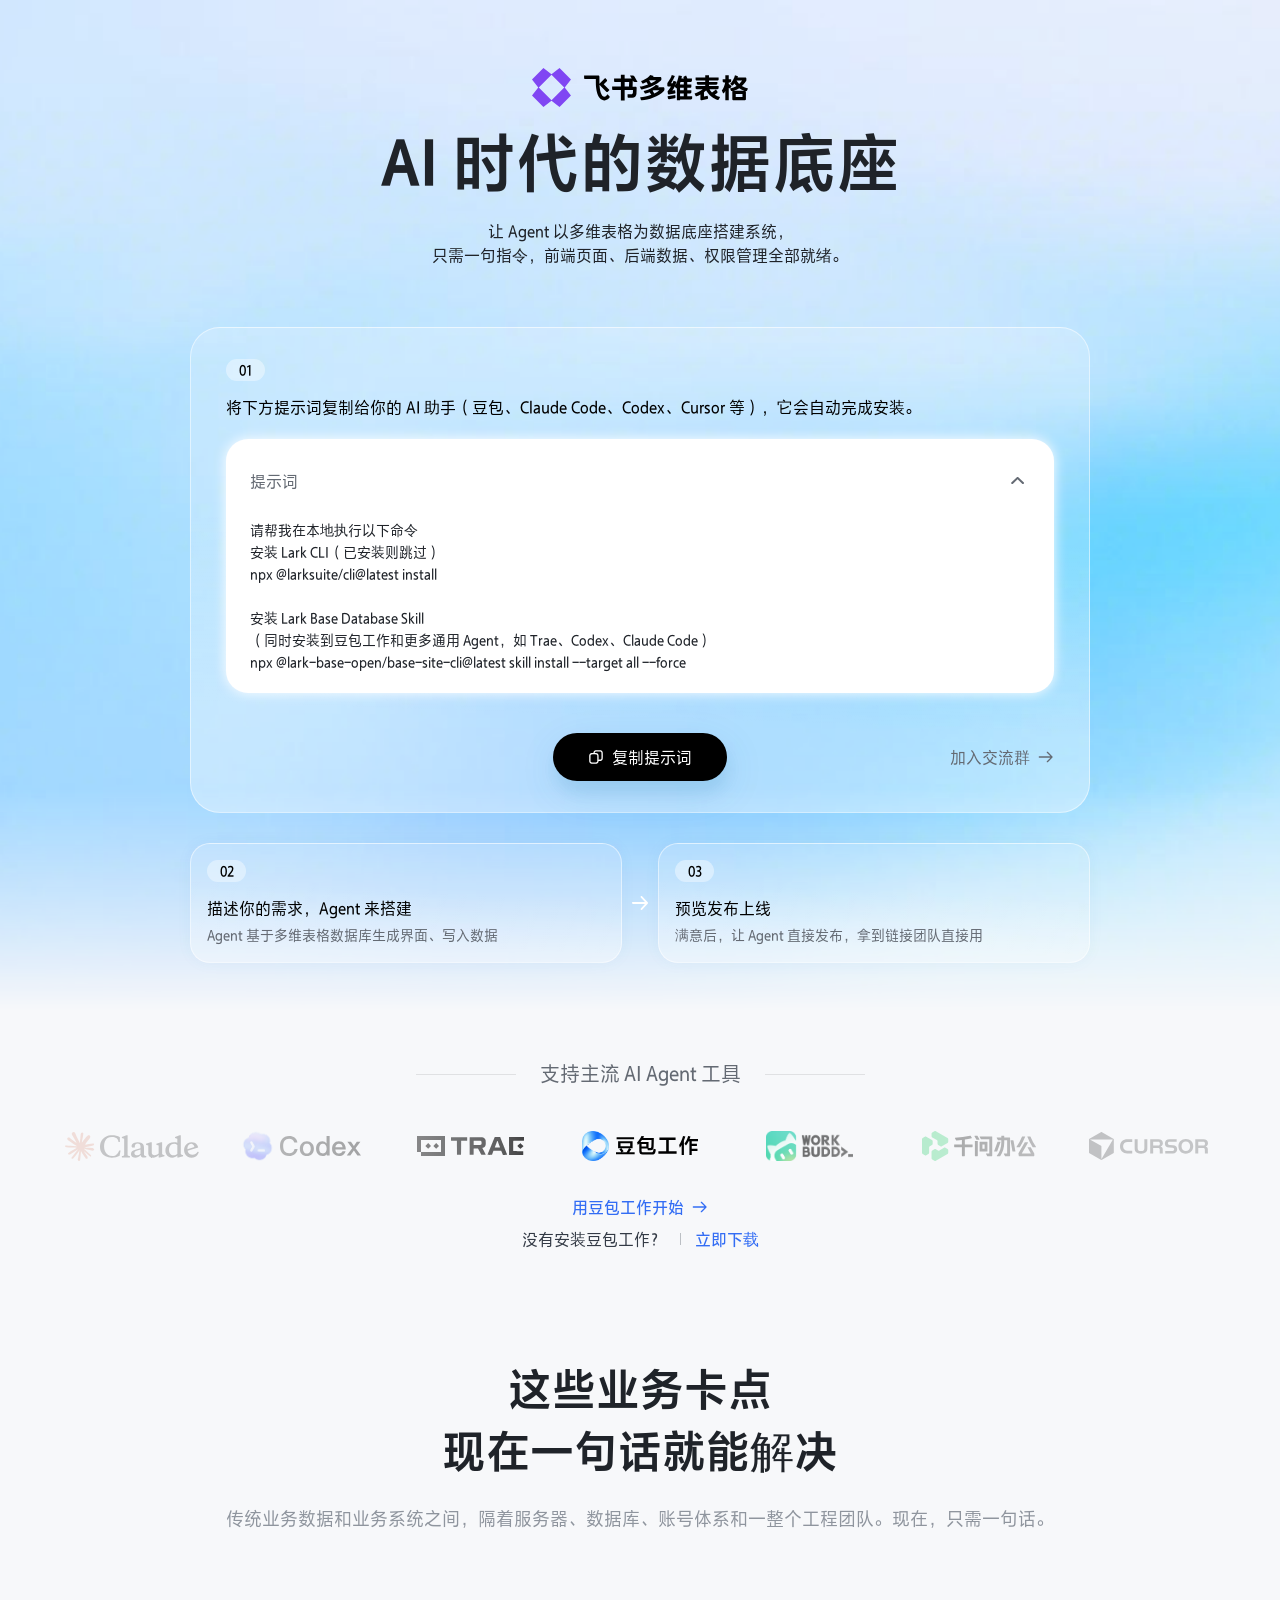
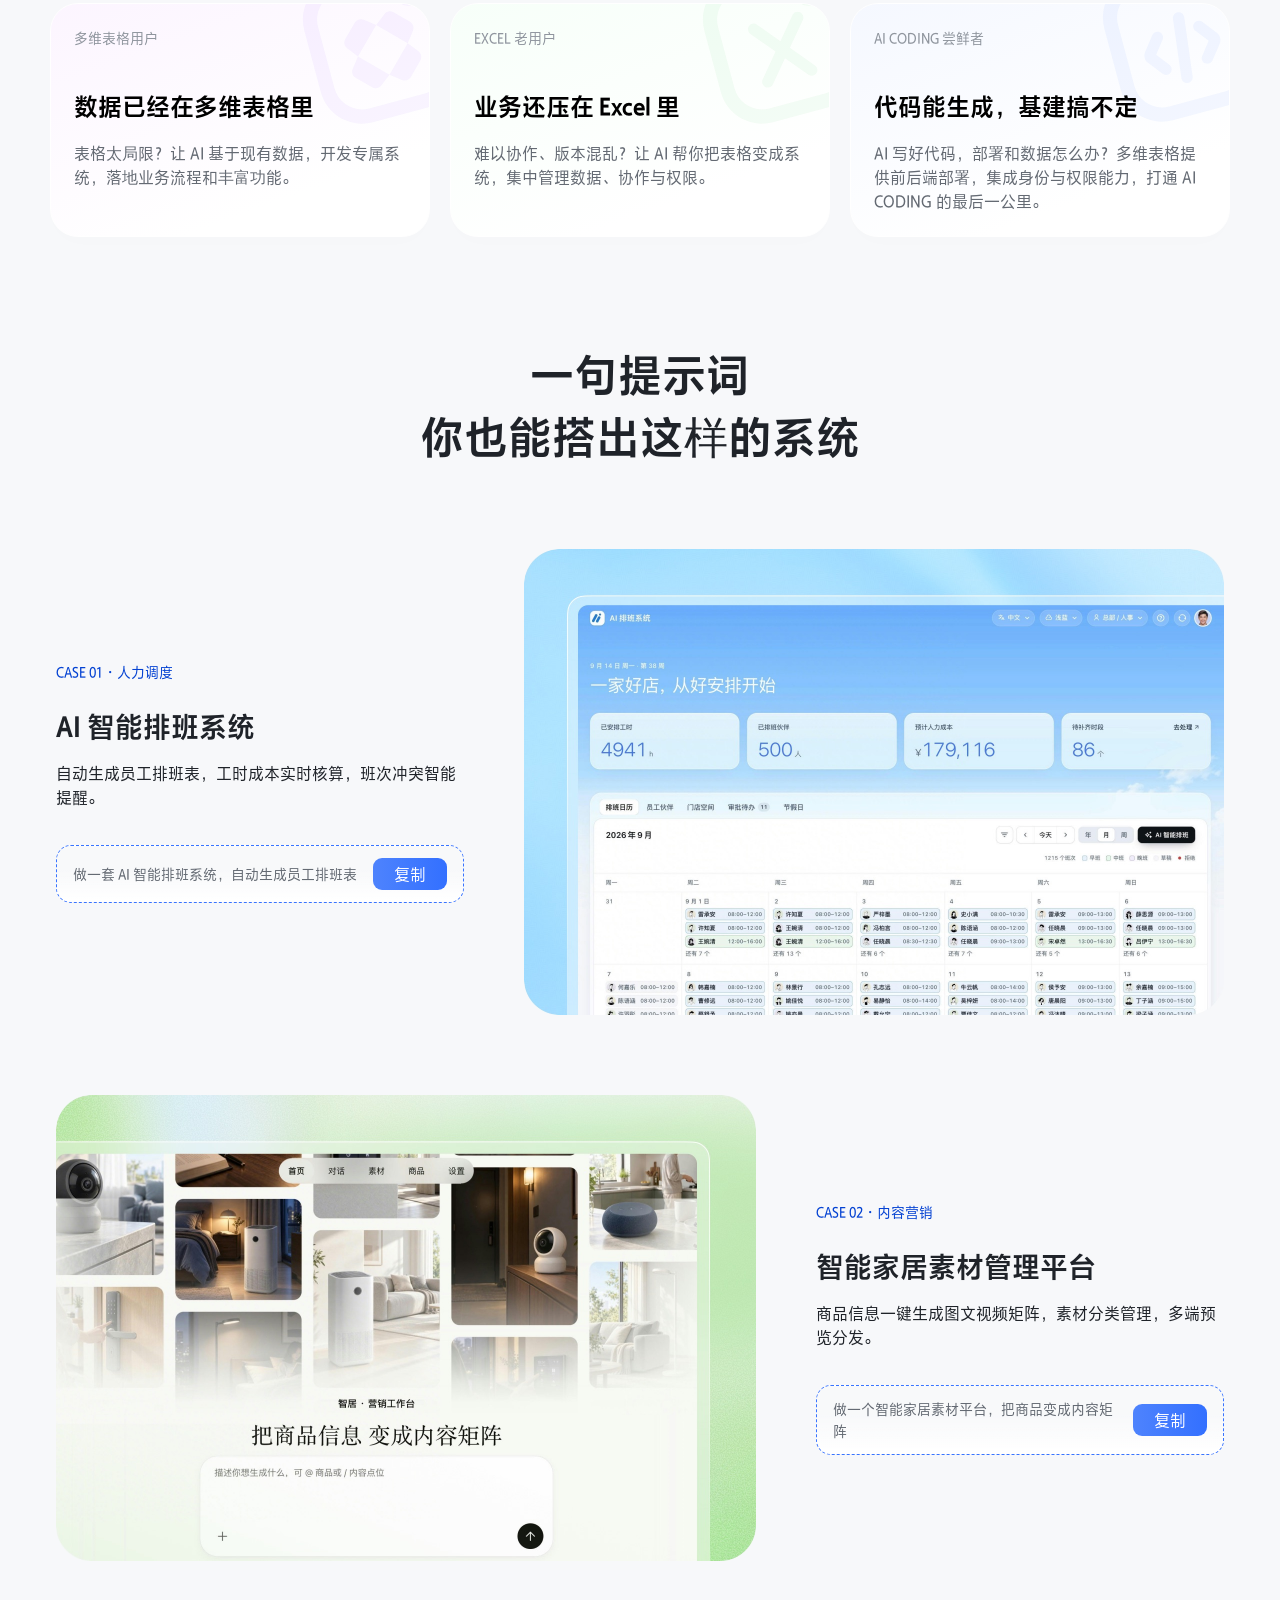
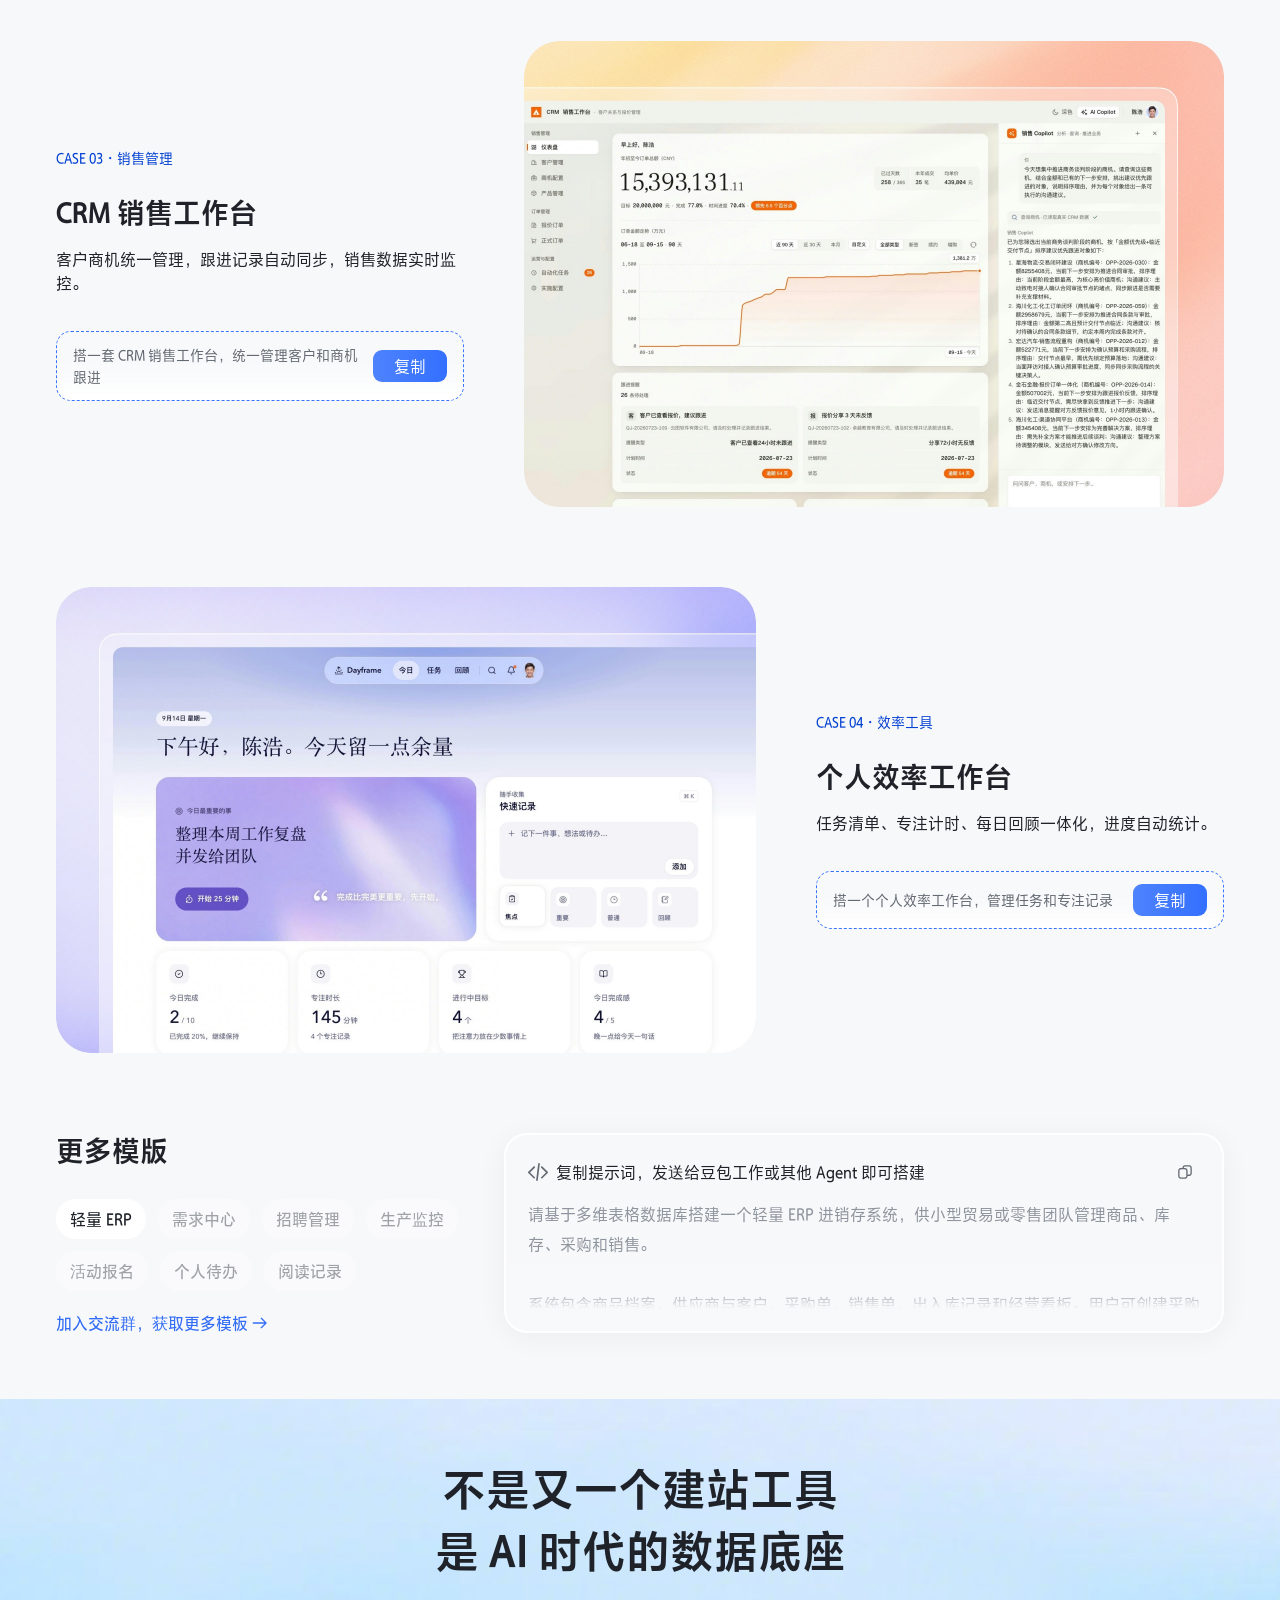
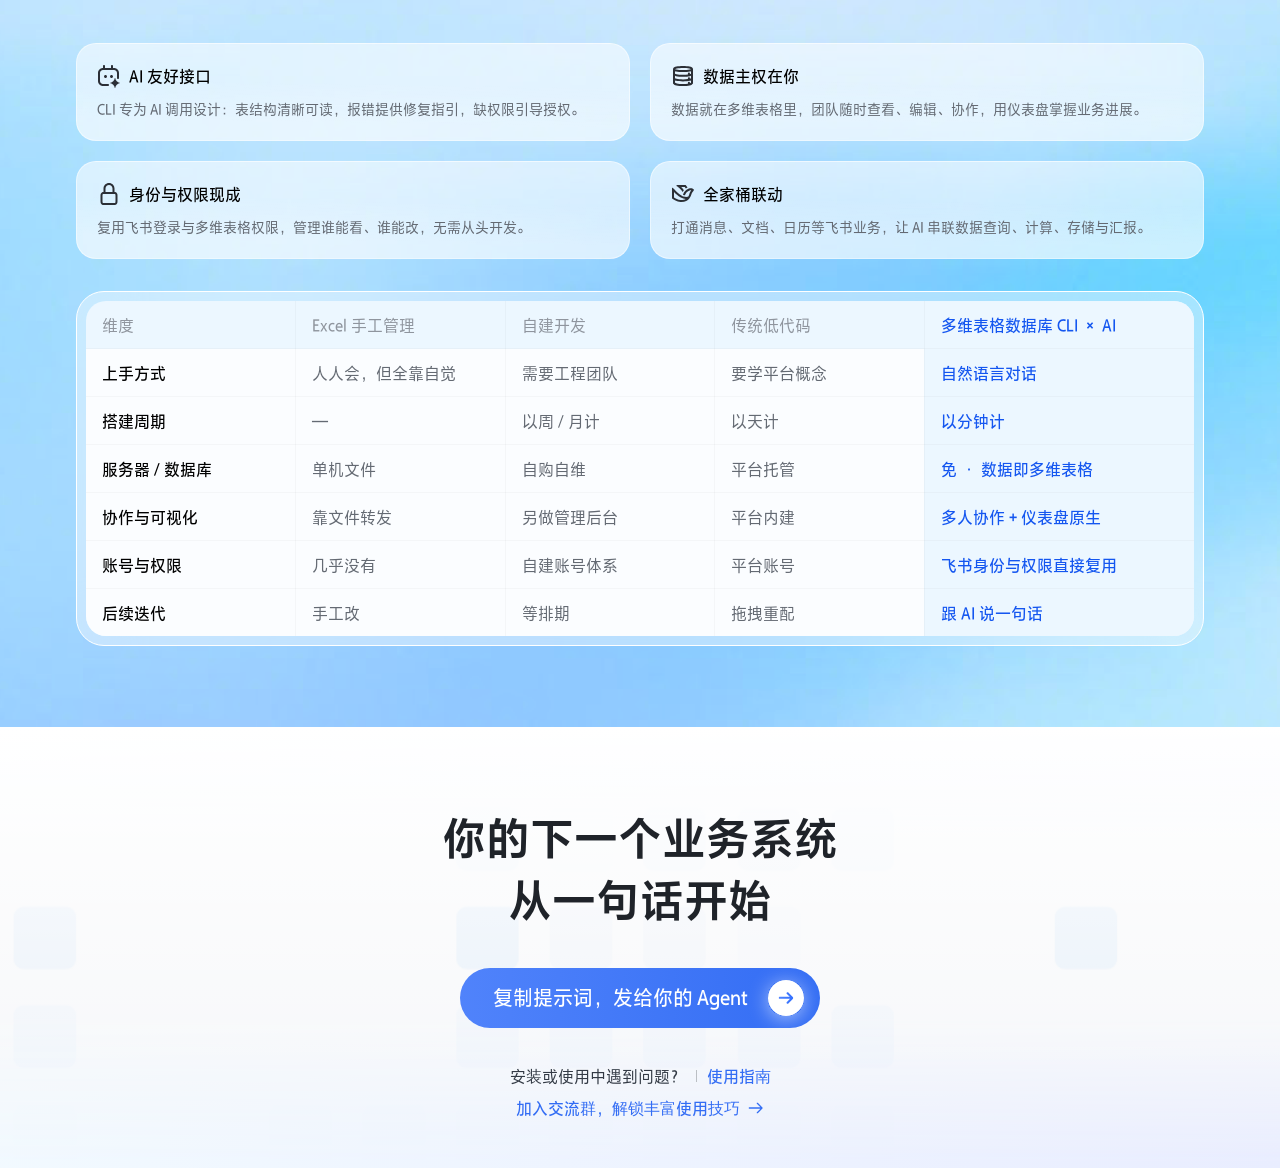
==== index.html @ 7d503d23 "Update site title and favicon" ====
<!DOCTYPE html>
<html lang="zh-CN">

<head>
  <meta charset="UTF-8">
  <meta name="viewport" content="width=device-width, initial-scale=1.0">
  <title>多维表格数据库 · AI 时代的数据底座</title>
  <link rel="icon" type="image/svg+xml" sizes="any" href="./assets/brand-mark.svg">
  <link rel="stylesheet" href="./styles.css?v=20260921-32">
</head>

<body>
  <main>

    <!-- ================= HERO（安装器版本） ================= -->
    <section class="hero is-expanded" id="top">
      <div class="hero-interactive-background" data-hover-effect="ascii-trail" aria-hidden="true">
        <img class="hero-ascii-source" data-ascii-source="true" alt="" src="./assets/hero-clean-background.png">
        <canvas class="pointer-events-none absolute inset-0 hero-ascii" data-ascii-overlay-state="init" aria-hidden="true"></canvas>
      </div>

      <div class="hero-content">
        <div class="hero-heading">
          <img class="brand" alt="飞书多维表格" width="216" height="39" src="./assets/brand-lockup.svg">
          <h1>AI 时代的数据底座</h1>
          <p class="subtitle">让 Agent 以多维表格为数据底座搭建系统，<br>只需一句指令，前端页面、后端数据、权限管理全部就绪。</p>
        </div>

        <div class="installer">
          <div class="install-intro">
            <span class="step-number">01</span>
            <p>将下方提示词复制给你的 AI 助手<span class="agent-examples">（豆包、Claude Code、Codex、Cursor 等）</span>，它会自动完成安装。</p>
          </div>

          <div class="code-block">
            <button class="code-heading" type="button" aria-expanded="true" aria-controls="install-code">
              <span>提示词</span>
              <span class="code-toggle-icon" aria-hidden="true"><img class="icon" alt="" src="./assets/down.svg"></span>
            </button>
            <div class="code-collapse" id="install-code">
              <div>
                <pre id="install-code-pre">请帮我在本地执行以下命令
安装 Lark CLI（已安装则跳过）
npx @larksuite/cli@latest install

安装 Lark Base Database Skill
（同时安装到豆包工作和更多通用 Agent，如 Trae、Codex、Claude Code）
npx @lark-base-open/base-site-cli@latest skill install --target all --force</pre>
              </div>
            </div>
          </div>

          <div class="install-bottom-actions">
            <button class="copy-install" type="button" data-copy-target="install-code-pre">
              <img class="icon" alt="" src="./assets/copy-v2.svg">复制提示词
            </button>
            <a class="guide-link" href="https://go.larkoffice.com/join-chat/b06lf889-273a-4a47-9aba-dfcc6b8eb69f" target="_blank" rel="noreferrer">加入交流群<span class="guide-arrow" aria-hidden="true"></span></a>
          </div>
        </div>

        <div class="steps">
          <article class="step">
            <span class="step-number">02</span>
            <h3>描述你的需求，Agent 来搭建</h3>
            <p>Agent 基于多维表格数据库生成界面、写入数据</p>
          </article>
          <img class="step-arrow" alt="" src="./assets/74-29019-imgVector3408.svg">
          <article class="step">
            <span class="step-number">03</span>
            <h3>预览发布上线</h3>
            <p>满意后，让 Agent 直接发布，拿到链接团队直接用</p>
          </article>
        </div>
      </div>
    </section>

    <!-- ================= AGENTS ================= -->
    <section class="agents content-width">
      <div class="agents-heading"><span></span>支持主流 AI Agent 工具<span></span></div>
      <!-- 豆包工作居中（第 4 位），两侧按距离对称递减透明度：data-fade 越大越淡 -->
      <div class="agent-logos">
        <div class="agent-logo agent-claude" data-fade="3" role="img" aria-label="Claude">
          <img width="134" height="29" alt="Claude" src="./assets/agent-imgFrame.svg">
        </div>
        <div class="agent-logo agent-codex" data-fade="2" role="img" aria-label="Codex">
          <span class="codex-mark"><img alt="" src="./assets/agent-imgImage1636403546.png"></span>
          <img width="81.246" height="20.142" alt="" src="./assets/agent-imgVector1.svg">
        </div>
        <div class="agent-logo agent-trae" data-fade="1" role="img" aria-label="TRAE">
          <img width="28" height="20" alt="" src="./assets/agent-imgGroup1.svg">
          <img width="72.652" height="19.008" alt="" src="./assets/agent-imgVector.svg">
        </div>
        <div class="agent-logo agent-doubao is-primary" data-fade="0" role="img" aria-label="豆包工作">
          <div class="doubao-logo">
            <img alt="" src="./assets/agent-imgLogo2.png">
            <img alt="" src="./assets/agent-img.svg">
          </div>
        </div>
        <div class="agent-logo agent-workbuddy" data-fade="1" role="img" aria-label="WORK BUDDY">
          <img width="87" height="30" alt="WORK BUDDY" src="./assets/agent-imgImage1636403543.png">
        </div>
        <div class="agent-logo agent-qianwen" data-fade="2" role="img" aria-label="千问办公">
          <img width="114.513" height="30" alt="千问办公" src="./assets/agent-imgGroup2147229967.svg">
        </div>
        <div class="agent-logo agent-cursor" data-fade="3" role="img" aria-label="Cursor">
          <img width="119.73" height="28.39" alt="Cursor" src="./assets/agent-imgGroup2.svg">
        </div>
        <span class="agent-row-break" aria-hidden="true"></span>
      </div>
      <div class="agent-start-links">
      <p class="quick-start agent-quick-start agent-quick-line1">
        <a class="text-link" href="doubao://" target="_blank" rel="noreferrer">用豆包工作开始<span class="guide-arrow" aria-hidden="true"></span></a>
      </p>
      <p class="quick-start agent-quick-start agent-quick-line2">
        <span>没有安装豆包工作？</span><span class="divider"></span><a class="text-link" href="https://www.doubao.com/work/" target="_blank" rel="noreferrer">立即下载</a>
      </p>
      </div>
    </section>

    <!-- ================= PERSONAS ================= -->
    <section class="personas content-width">
      <div class="reveal">
        <h2>这些业务卡点<br>现在一句话就能解决</h2>
        <p class="section-note">传统业务数据和业务系统之间，隔着服务器、数据库、账号体系和一整个工程团队。现在，只需一句话。</p>
      </div>
      <div class="persona-grid">
        <article class="persona reveal persona-0">
          <img class="persona-icon" alt="" src="./assets/74-29150-imgIconFileBitableV2Outlined.svg">
          <span>多维表格用户</span>
          <h3>数据已经在多维表格里</h3>
          <p>表格太局限？让 AI 基于现有数据，开发专属系统，落地业务流程和丰富功能。</p>
        </article>
        <article class="persona reveal persona-1">
          <img class="persona-icon" alt="" src="./assets/74-29150-imgIconFileExcelV2Outlined.svg">
          <span>EXCEL 老用户</span>
          <h3>业务还压在 Excel 里</h3>
          <p>难以协作、版本混乱？让 AI 帮你把表格变成系统，集中管理数据、协作与权限。</p>
        </article>
        <article class="persona reveal persona-2">
          <img class="persona-icon" alt="" src="./assets/74-29150-imgIconFileCodeV2Outlined.svg">
          <span>AI CODING 尝鲜者</span>
          <h3>代码能生成，基建搞不定</h3>
          <p>AI 写好代码，部署和数据怎么办？多维表格提供前后端部署，集成身份与权限能力，打通 AI CODING 的最后一公里。</p>
        </article>
      </div>
    </section>

    <!-- ================= CASES ================= -->
    <section class="cases content-width" id="cases">
      <h2 class="reveal">一句提示词<br>你也能搭出这样的系统</h2>
      <div class="case-list">
        <article class="case-row case-1">
          <div class="case-copy">
            <span class="case-label">CASE 01・人力调度</span>
            <h3>AI 智能排班系统</h3>
            <p>自动生成员工排班表，工时成本实时核算，班次冲突智能提醒。</p>
            <div class="prompt-box">
              <p>做一套 AI 智能排班系统，自动生成员工排班表</p>
              <button class="copy-small case-prompt-copy" type="button" data-case="ai-scheduling" aria-label="复制提示词">复制</button>
            </div>          </div>
          <div class="case-visual">
            <img alt="AI 智能排班系统界面示意" width="1400" height="932" src="./assets/case-4.jpg">
          </div>
        </article>
        <article class="case-row case-2">
          <div class="case-copy">
            <span class="case-label">CASE 02・内容营销</span>
            <h3>智能家居素材管理平台</h3>
            <p>商品信息一键生成图文视频矩阵，素材分类管理，多端预览分发。</p>
            <div class="prompt-box">
              <p>做一个智能家居素材平台，把商品变成内容矩阵</p>
              <button class="copy-small case-prompt-copy" type="button" data-case="smart-home" aria-label="复制提示词">复制</button>
            </div>          </div>
          <div class="case-visual">
            <img alt="智能家居素材管理平台界面示意" width="1400" height="932" src="./assets/case-3.jpg">
          </div>
        </article>
        <article class="case-row case-3">
          <div class="case-copy">
            <span class="case-label">CASE 03・销售管理</span>
            <h3>CRM 销售工作台</h3>
            <p>客户商机统一管理，跟进记录自动同步，销售数据实时监控。</p>
            <div class="prompt-box">
              <p>搭一套 CRM 销售工作台，统一管理客户和商机跟进</p>
              <button class="copy-small case-prompt-copy" type="button" data-case="crm" aria-label="复制提示词">复制</button>
            </div>          </div>
          <div class="case-visual">
            <img alt="CRM 销售工作台界面示意" width="1400" height="932" src="./assets/case-1.jpg">
          </div>
        </article>
        <article class="case-row case-4">
          <div class="case-copy">
            <span class="case-label">CASE 04・效率工具</span>
            <h3>个人效率工作台</h3>
            <p>任务清单、专注计时、每日回顾一体化，进度自动统计。</p>
            <div class="prompt-box">
              <p>搭一个个人效率工作台，管理任务和专注记录</p>
              <button class="copy-small case-prompt-copy" type="button" data-case="productivity" aria-label="复制提示词">复制</button>
            </div>          </div>
          <div class="case-visual">
            <img alt="个人效率工作台界面示意" width="1400" height="932" src="./assets/case-2.jpg">
          </div>
        </article>
      </div>

      <!-- 更多模版：左侧场景标签 + 右侧提示词面板，提示词由 main.js 注入 -->
      <div class="templates reveal">
        <div class="template-selector">
          <h3>更多模版</h3>
          <div class="template-tabs" role="tablist" aria-label="场景模版">
            <button role="tab" id="tab-0" aria-controls="template-panel" aria-selected="true" tabindex="0" class="selected" title="轻量 ERP（进销存）">轻量 ERP</button>
            <button role="tab" id="tab-1" aria-controls="template-panel" aria-selected="false" tabindex="-1" class="" title="需求中心">需求中心</button>
            <button role="tab" id="tab-2" aria-controls="template-panel" aria-selected="false" tabindex="-1" class="" title="招聘管理">招聘管理</button>
            <button role="tab" id="tab-3" aria-controls="template-panel" aria-selected="false" tabindex="-1" class="" title="生产监控">生产监控</button>
            <button role="tab" id="tab-4" aria-controls="template-panel" aria-selected="false" tabindex="-1" class="" title="活动报名">活动报名</button>
            <button role="tab" id="tab-5" aria-controls="template-panel" aria-selected="false" tabindex="-1" class="" title="个人待办">个人待办</button>
            <button role="tab" id="tab-6" aria-controls="template-panel" aria-selected="false" tabindex="-1" class="" title="阅读记录">阅读记录</button>
          </div>
        </div>
        <div class="template-panel" role="tabpanel" id="template-panel" aria-labelledby="tab-0">
          <div class="template-header">
            <span><img class="icon" alt="" src="./assets/code.svg">复制提示词，发送给豆包工作或其他 Agent 即可搭建</span>
            <button class="icon-button" type="button" data-copied="false" aria-label="复制当前模版指令">
              <span class="copy-icon" aria-hidden="true"></span>
            </button>
          </div>
          <pre data-top-fade="false" data-bottom-fade="false"></pre>
        </div>
        <p class="template-group-link">
          <a class="text-link" href="https://go.larkoffice.com/join-chat/b06lf889-273a-4a47-9aba-dfcc6b8eb69f" target="_blank" rel="noreferrer">加入交流群，获取更多模板<span class="guide-arrow" aria-hidden="true"></span></a>
        </p>
      </div>
    </section>

    <!-- ================= FOUNDATION ================= -->
    <section class="foundation">
      <div class="foundation-background" data-hover-effect="ascii-trail" aria-hidden="true">
        <img class="hero-ascii-source" data-ascii-source="true" alt="" src="./assets/foundation-final.png">
        <canvas class="pointer-events-none absolute inset-0 hero-ascii" data-ascii-overlay-state="init" aria-hidden="true"></canvas>
      </div>

      <div class="foundation-content">
        <h2 class="reveal">不是又一个建站工具<br>是 AI 时代的数据底座</h2>

        <div class="feature-grid">
          <article class="feature reveal">
            <h3><img alt="" width="24" height="24" src="./assets/74-85416-imgIconBaseAgentChatbotOutlined.svg">AI 友好接口</h3>
            <p>CLI 专为 AI 调用设计：表结构清晰可读，报错提供修复指引，缺权限引导授权。</p>
          </article>
          <article class="feature reveal">
            <h3><img alt="" width="24" height="24" src="./assets/database.svg">数据主权在你</h3>
            <p>数据就在多维表格里，团队随时查看、编辑、协作，用仪表盘掌握业务进展。</p>
          </article>
          <article class="feature reveal">
            <h3><img alt="" width="24" height="24" src="./assets/74-85416-imgIconLockV2Outlined.svg">身份与权限现成</h3>
            <p>复用飞书登录与多维表格权限，管理谁能看、谁能改，无需从头开发。</p>
          </article>
          <article class="feature reveal">
            <h3><img alt="" width="24" height="24" src="./assets/74-85416-imgIconLarkBoldOutlined.svg">全家桶联动</h3>
            <p>打通消息、文档、日历等飞书业务，让 AI 串联数据查询、计算、存储与汇报。</p>
          </article>
        </div>

        <!-- 宽屏表格 / 窄屏卡片，由 main.js 在 904px 断点切换 -->
        <div class="comparison reveal"></div>
      </div>
    </section>

    <!-- ================= FOOTER ================= -->
    <footer>
      <div class="footer-content reveal">
        <h2>你的下一个业务系统<br>从一句话开始</h2>
        <div class="footer-actions">
          <button class="primary-cta" id="footer-cta" type="button">
            <span class="cta-label">复制提示词，发给你的 Agent</span>
            <img class="cta-arrow" alt="" src="./assets/74-29935-imgGroup1912054348.svg">
          </button>
        </div>
        <div class="footer-help-links">
        <p class="quick-start footer-quick-start footer-line1">安装或使用中遇到问题？<span class="divider"></span><a class="text-link" href="https://bytedance.larkoffice.com/wiki/Cz9awzOhEiBGXiknGbZc5Qptn2e?from=from_copylink" target="_blank" rel="noreferrer">使用指南</a></p>
        <p class="quick-start footer-quick-start footer-line2"><a class="text-link" href="https://go.larkoffice.com/join-chat/b06lf889-273a-4a47-9aba-dfcc6b8eb69f" target="_blank" rel="noreferrer">加入交流群，解锁丰富使用技巧<span class="guide-arrow" aria-hidden="true"></span></a></p>
        </div>
      </div>
    </footer>

  </main>

  <script type="module" src="./main.js?v=20260921-29"></script>
</body>

</html>
---- styles.css ----
:root {
  --asset-footer-pattern-png: url("./assets/footer-pattern.png");
  --asset-foundation-final-png: url("./assets/foundation-final.png");
  --asset-guide-arrow-svg: url("./assets/guide-arrow.svg");
  --asset-hero-background-custom-png: url("./assets/hero-background-custom.png");
  --asset-hero-bg-png: url("./assets/hero-bg.png");
  --asset-hero-clean-background-png: url("./assets/hero-clean-background.png");
  --asset-hero-desktop-png: url("./assets/hero-desktop.png");
  --asset-hero-recording-static-png: url("./assets/hero-recording-static.png");
  --asset-hero-tablet-png: url("./assets/hero-tablet.png");
}

@font-face{font-family:FZ;src:url("./fonts/FZ-0.woff2")format("woff2");font-weight:400;font-display:swap}@font-face{font-family:FZ;src:url("./fonts/FZ-1.woff2")format("woff2");font-weight:500;font-display:swap}@font-face{font-family:FZ;src:url("./fonts/FZ-2.woff2")format("woff2");font-weight:600;font-display:swap}:root{color:#1f2329;font-synthesis:none;--blue:#336df4;--caption:#646a73;--muted:#8f959e;background:#f7f8fa;font-family:FZ;font-weight:400}*{box-sizing:border-box}html{scroll-behavior:smooth}body{margin:0}main{overflow:clip}h1,h2,h3,p,pre{margin:0}button,a{-webkit-tap-highlight-color:transparent}button,a,input{font:inherit}button{cursor:pointer;color:inherit;border:0}a{color:inherit;text-decoration:none}button:focus-visible,a:focus-visible,pre:focus-visible{outline-offset:4px;outline:3px solid #3370ff}button{transition:background .16s,color .16s,opacity .16s,box-shadow .16s}img{max-width:100%;display:block}h2{text-align:center;font-size:44px;font-weight:600;line-height:62px}h3{font-weight:600}pre{white-space:pre-wrap;font-family:inherit}.content-width{width:min(1440px,100%);margin:auto;padding-left:56px;padding-right:56px}.icon{object-fit:contain;flex-shrink:0;width:20px;height:20px}.hero{padding:68px 24px 48px;position:relative}.hero-background{pointer-events:none;background:var(--asset-hero-bg-png) top/1920px 937px no-repeat;width:1920px;height:937px;position:absolute;top:0;left:50%;transform:translate(-50%)}.hero-content{width:900px;max-width:100%;margin:auto;position:relative}.hero-heading{text-align:center}.brand{display:flex;align-items:center;justify-content:center;gap:13.75px;margin:auto}.brand-mark{width:39px;height:39px;flex-shrink:0}.brand-name{font-family:"PingFang SC","Heiti SC","Microsoft YaHei",sans-serif;font-weight:600;font-size:27.6px;line-height:39px;color:#000;white-space:nowrap}h1{color:#000;margin-top:8px;font-size:64px;font-weight:600;line-height:80px}.subtitle{max-width:510px;margin:24px auto 0;font-size:16px;line-height:24px}.installer{background:linear-gradient(2deg,#fff3 21.478%,#fff0 57.691%),#ffffff57;border:1px solid #ffffff80;border-radius:22px;margin-top:60px;padding:25px 35px 35px}.installer-toolbar{justify-content:space-between;align-items:center;height:40px;margin-bottom:24px;display:flex}.terminal-dots{gap:14px;display:flex}.terminal-dots i{background:#ff5f57;border-radius:50%;width:17px;height:17px}.terminal-dots i:nth-child(2){background:#febc2e}.terminal-dots i:nth-child(3){background:#28c840}.installer-actions{align-items:center;gap:18px;display:flex}.copy-install{color:#fff;background:#000;border-radius:36px;min-width:96px;height:40px;padding:8px 16px;font-weight:500;line-height:24px;box-shadow:2px 12px 40px #00659d1a,2px 12px 13px #00659d14}.copy-install:hover{background:#30343b}.copy-install:active{box-shadow:none;background:#16181c}.guide-link{color:#000;background:0 0;padding:0;font-weight:500;line-height:24px}.guide-link:hover{color:#3370ff}.guide-link:active{color:#245bdb}.code-block{background:#ffffff47;border-radius:17px;padding:20px 24px}.code-heading{text-align:left;background:0 0;justify-content:space-between;align-items:center;gap:12px;width:100%;min-height:30px;padding:0;font-size:16px;line-height:30px;display:flex}.code-heading>span{align-items:center;gap:8px;display:flex}.code-heading>.icon{border-radius:6px;width:30px;height:30px;transition:transform .32s,background .16s}.code-heading:hover>.icon{background:#ffffff40}.code-heading:active>.icon{background:#fff6}.code-heading .closed{transform:rotate(180deg)}.code-collapse{grid-template-rows:0fr;transition:grid-template-rows .38s cubic-bezier(.2,.8,.2,1);display:grid}.code-collapse>div{overflow:hidden}.code-collapse pre{color:var(--caption);padding-top:8px;font-size:16px;line-height:24px}.hero:not(.is-expanded) .code-collapse pre{visibility:hidden}.is-expanded .code-collapse{grid-template-rows:1fr}.steps{align-items:center;gap:10px;margin-top:40px;display:flex}.step{background:linear-gradient(3deg,#fff3 21%,#fff0 58%),#ffffff26;border:1px solid #ffffff80;border-radius:16px;flex:1;min-width:0;height:142px;padding:16px;box-shadow:0 0 15.1px #3d86b50d}.step-number{color:#000;background:#f1f9ff85;border-radius:18px;width:39px;height:22px;padding-left:12px;font-size:14px;line-height:22px;display:block}.step h3{color:#000;margin-top:14px;font-size:16px;font-weight:500;line-height:24px}.step p{width:165px;max-width:100%;margin-top:4px;font-size:14px;line-height:22px}.step-arrow{object-fit:contain;flex:none;width:16px;height:15px}.agents{flex-direction:column;align-items:center;gap:32px;height:264px;padding-top:48px;padding-bottom:48px;display:flex;position:relative}.agents-heading{color:var(--caption);align-items:center;gap:24px;font-size:20px;font-weight:500;line-height:30px;display:flex}.agents-heading span{background:#e0e1e3;width:100px;height:1px}.agent-logos{object-fit:contain;width:1328px;height:50px}.agent-logos{-webkit-mask-image:linear-gradient(90deg,rgba(0,0,0,.2) 0%,rgba(0,0,0,.22) 14%,rgba(0,0,0,.34) 26%,rgba(0,0,0,.62) 38%,rgba(0,0,0,1) 45%,rgba(0,0,0,1) 55%,rgba(0,0,0,.62) 62%,rgba(0,0,0,.34) 74%,rgba(0,0,0,.22) 86%,rgba(0,0,0,.2) 100%);mask-image:linear-gradient(90deg,rgba(0,0,0,.2) 0%,rgba(0,0,0,.22) 14%,rgba(0,0,0,.34) 26%,rgba(0,0,0,.62) 38%,rgba(0,0,0,1) 45%,rgba(0,0,0,1) 55%,rgba(0,0,0,.62) 62%,rgba(0,0,0,.34) 74%,rgba(0,0,0,.22) 86%,rgba(0,0,0,.2) 100%)}@media (width<=904px){.agents .agent-logos{display:flex;flex-wrap:nowrap;justify-content:center;align-items:center;gap:20px;width:100%}.agent-logo{flex:0 0 auto;width:auto;justify-content:center}.agent-logo[data-fade="2"],.agent-logo[data-fade="3"]{display:none}}@media (width<=599px){.agents .agent-logos{gap:12px}}.quick-start{color:#333a45;justify-content:center;align-items:center;gap:12px;font-size:16px;line-height:24px;display:flex}.divider{background:#bbbfc4;width:1px;height:12px}.text-link{color:#336df4;white-space:nowrap;background:0 0;align-items:center;gap:2px;padding:0;font-weight:500;display:inline-flex}.text-link .icon{width:16px;height:16px}.text-link:hover{color:#4e83fd;text-decoration:underline}.personas{height:561.795px;padding-top:60px;padding-bottom:48px}.section-note{text-align:center;color:var(--muted);margin-top:21.795px;font-size:16px;line-height:28px}.persona-grid{grid-template-columns:repeat(3,1fr);gap:20px;margin:70px -6px 0;display:grid}.persona{background:linear-gradient(160deg,#fcf5ff,#fff 76%);border:1px solid #fff;border-radius:28px;height:210px;padding:23px;position:relative;overflow:hidden;box-shadow:0 8px 24px #16181c02}.persona-1{background:linear-gradient(160deg,#f7fff9,#fff 76%)}.persona-2{background:linear-gradient(160deg,#f5f8ff,#fff 76%)}.persona>span{color:var(--muted);font-size:14px;line-height:22px;display:block;position:relative}.persona h3{color:#000;margin-top:40px;font-size:24px;line-height:36px;position:relative}.persona p{color:var(--caption);margin-top:16px;font-size:16px;line-height:24px;position:relative}.persona-icon{object-fit:contain;width:208.207px;height:208.207px;position:absolute;top:-20px;right:-22px}.cases{padding-top:60px;padding-bottom:60px}.case-list{flex-direction:column;gap:80px;margin-top:80px;display:flex}.case-row{align-items:center;gap:60px;min-height:466px;display:flex}.case-2,.case-4{flex-direction:row-reverse;min-height:466px}.case-visual{width:700px;transform:translateY(var(--drift,0px));flex-shrink:0;transition:transform .18s linear}.case-visual img{border-radius:34.1px;width:100%;height:auto}.case-copy{flex:1;min-width:0}.case-label{color:#0442d2;margin-bottom:26px;font-size:14px;line-height:22px;display:block}.case-copy h3{margin-bottom:16px;font-size:28px;line-height:36px}.prompt-box{background:linear-gradient(#fff0 42%,#fff),#ffffff26;border:1px dashed #3974ff;border-radius:15px;align-items:center;gap:10px;margin-top:36px;padding:12px 16px;display:flex}.prompt-box p{color:var(--caption);flex:1;font-size:14px;line-height:22px}.copy-small{color:#fff;white-space:nowrap;background:linear-gradient(90deg,#4e83fd,#3370ff);border-radius:9px;min-width:58px;padding:4px 13px;font-size:16px;line-height:24px}.copy-small:hover{background:#6694ff}.copy-small:active{background:#245bdb}.templates{align-items:center;gap:60px;min-height:200px;margin-top:80px;display:flex}.template-selector{flex:1;min-width:0}.template-selector h3{margin-bottom:36px;font-size:28px;line-height:36px}.template-tabs{flex-wrap:wrap;gap:12px;max-width:410px;display:flex}.template-tabs button{opacity:.4;white-space:nowrap;background:#fff;border:2px solid #fff;border-radius:28px;padding:6px 12px;font-size:16px;line-height:24px;box-shadow:0 4px 6.3px #00000008}.template-tabs button:hover{opacity:.75}.template-tabs button.selected{opacity:1}.template-panel{background:linear-gradient(#ffffff05 22%,#ffffff1c);border:2px solid #fff;border-radius:23px;flex:none;width:859px;height:200px;padding:22px;box-shadow:0 4px 28.3px #0000000d}.template-header{justify-content:space-between;align-items:center;gap:12px;margin-bottom:12px;font-size:16px;line-height:30px;display:flex}.template-header>span{align-items:center;gap:8px;display:flex}.icon-button{background:0 0;border-radius:6px;justify-content:center;align-items:center;width:30px;height:30px;display:flex;position:relative}.icon-button:not([data-copied=true]):hover{background:#3370ff0d}.icon-button[data-copied=true]{cursor:default;background:0 0}.copied-label{white-space:nowrap;color:#336df4;font-size:14px;position:absolute;right:0}.template-panel pre{color:var(--muted);scrollbar-width:thin;height:111px;padding-bottom:16px;font-family:FZ;font-size:16px;line-height:30px;animation:.22s ease-out prompt-in;overflow:auto;-webkit-mask-image:linear-gradient(#000 85%,#0000);mask-image:linear-gradient(#000 85%,#0000)}.foundation{background:#fff;height:928px;position:relative;overflow:hidden}.foundation-background{pointer-events:none;background:var(--asset-foundation-final-png) 0 0/100% 100%;width:2353px;height:1458px;position:absolute;top:-206.61px;left:calc(50% - 1235px);transform:scaleY(-1)}.foundation-content{max-width:1128px;margin:auto;padding-top:60px;position:relative}.feature-grid{grid-template-columns:1fr 1fr;gap:20px;margin-top:60px;display:grid}.feature{background:linear-gradient(1deg,#fff3 21%,#fff0 58%),#ffffff8f;border:1px solid #ffffff80;border-radius:20px;min-height:98px;padding:20px}.feature h3{color:#000;align-items:center;gap:8px;font-size:16px;font-weight:500;line-height:24px;display:flex}.feature h3 img{object-fit:contain;width:24px;height:24px}.feature p{color:var(--caption);margin-top:10px;font-size:14px;line-height:22px}.table-shell{-webkit-backdrop-filter:blur(33px);backdrop-filter:blur(33px);background:#fff6;border:1px solid #fff;border-radius:28px;margin-top:32px;padding:10px}.table-scroll{background:#ecf7ff;border-radius:20px;overflow:auto}table{border-collapse:collapse;table-layout:fixed;text-align:left;width:100%;font-size:16px;line-height:24px}th,td{white-space:nowrap;border-bottom:1px solid #1f232908;border-right:1px solid #1f232908;padding:12px 16px;font-weight:400}thead th{color:var(--muted);height:48px}th:last-child,td:last-child{color:#1456f0;background:#ecf7ff;border-right:0;width:270px}tbody th{color:#000;background:#ffffffc7;font-weight:500}tbody td{color:var(--caption);background:#ffffffc7}tbody tr:last-child>*{border-bottom:0}footer{background:linear-gradient(#fff,#fff0 70%),var(--asset-footer-pattern-png) 50% 15px/1912px 353px no-repeat,linear-gradient(110deg,#f3fbff,#e9edff);height:382px;position:relative}.footer-content{flex-direction:column;align-items:center;gap:36px;padding-top:51.39px;display:flex;position:relative}.footer-actions{align-items:center;gap:9.99px;display:flex}.primary-cta{color:#fff;background:linear-gradient(90deg,#5083fb,#336df4);border-radius:100px;align-items:center;gap:20px;min-width:338px;height:60px;padding:12px 16px 12px 24px;font-size:20px;font-weight:500;line-height:30px;display:flex;position:relative}.primary-cta img{pointer-events:none;width:74px;max-width:none;height:74px;position:absolute;top:-4px;right:-3px}.primary-cta span{padding-right:56px}.primary-cta:hover{background:#6694ff}.primary-cta:active{background:#245bdb}.secondary-cta{color:#5083fb;border:1px solid #5083fb;border-radius:100px;height:60px;padding:14px 35px;font-size:20px;font-weight:500;line-height:30px;transition:background .16s,color .16s}.secondary-cta:hover{background:#e4ecff}.secondary-cta:active{color:#245bdb;background:#d5e2ff}.will-reveal{opacity:0;transition:opacity .7s,transform .7s cubic-bezier(.2,.8,.2,1);transform:translateY(24px)}.will-reveal.in-view{opacity:1;transform:none}.persona:nth-child(2){transition-delay:80ms}.persona:nth-child(3){transition-delay:.16s}.sr-only{clip:rect(0,0,0,0);width:1px;height:1px;position:absolute;overflow:hidden}.copy-error{z-index:10;background:#fff;border-radius:12px;padding:14px 22px;font-size:14px;position:fixed;bottom:24px;left:50%;transform:translate(-50%);box-shadow:0 6px 30px #0002}dialog{color:#1f2329;border:1px solid #fff;border-radius:24px;width:min(660px,100vw - 32px);padding:36px;box-shadow:0 30px 120px #0003}dialog::backdrop{-webkit-backdrop-filter:blur(8px);backdrop-filter:blur(8px);background:#17243766}dialog h3{margin:0 24px 24px 0;font-size:24px}dialog ol{padding-left:24px}dialog li{margin-bottom:16px}dialog li p{color:#646a73;line-height:24px}dialog pre{background:#f5f7fa;border-radius:12px;margin:24px 0;padding:20px;font-size:14px;line-height:22px}.dialog-close{background:0 0;font-size:30px;line-height:36px;position:absolute;top:16px;right:20px}@keyframes prompt-in{0%{opacity:.3;transform:translateY(4px)}to{opacity:1;transform:none}}@media (width<=1439px){.case-visual{width:52.71%}.case-row,.templates{gap:40px}.template-panel{width:64.68%}.foundation-content{max-width:calc(100% - 112px)}.persona h3{font-size:22px}.persona-grid{margin-left:0;margin-right:0}.persona{height:auto;min-height:210px}.personas{height:auto}.case-row,.case-2{min-height:0}.foundation{height:auto;min-height:928px;padding-bottom:80px}.cases{padding-bottom:60px}}@media (width<=904px){.content-width,.hero{padding-left:32px;padding-right:32px}.installer{padding-bottom:24px;padding-left:24px;padding-right:24px}.steps{gap:8px}.step{height:auto;min-height:150px}.step-arrow{width:12px}.step p{width:auto}.persona-grid{gap:14px}.persona{padding:20px}.persona h3{margin-top:32px;font-size:20px}.persona p{font-size:14px}.persona-icon{width:150px;height:150px}.case-row,.templates{gap:28px}.case-copy h3{font-size:24px}.case-label{margin-bottom:16px}.prompt-box{margin-top:24px}.templates{align-items:flex-start}.template-panel{width:58%}.template-tabs{gap:8px}.template-selector h3{margin-bottom:24px}.foundation-content{max-width:calc(100% - 64px)}table{min-width:1040px}.agents .agent-logos{height:auto;min-height:38px}}@media (width<=700px){h2{font-size:28px;line-height:40px}.content-width{padding-left:24px;padding-right:24px}.hero{padding:40px 20px 32px}.hero-background{background-size:auto 820px;width:1200px;height:820px}.brand{gap:11.3px}.brand-mark{width:32px;height:32px}.brand-name{font-size:22.6px;line-height:32px}h1{letter-spacing:-1px;margin-top:14px;font-size:36px;line-height:50px}.subtitle{max-width:430px;margin-top:20px;font-size:14px;line-height:22px}.installer{border-radius:20px;margin-top:36px;padding:20px 14px 14px}.installer-toolbar{margin-bottom:18px}.terminal-dots{gap:7px}.terminal-dots i{width:10px;height:10px}.installer-actions{gap:12px}.copy-install{min-width:76px;height:34px;padding:6px 12px;font-size:13px}.guide-link{font-size:13px}.code-block{border-radius:12px;padding:14px 12px}.code-heading{gap:6px;font-size:12px;line-height:20px}.code-heading>span{gap:6px}.code-heading .icon{width:16px;height:16px}.code-heading>.icon{width:22px;height:22px}.code-collapse pre{overflow-wrap:anywhere;padding-top:12px;font-size:12px;line-height:20px}.steps{grid-template-columns:1fr 1fr;gap:12px;margin-top:20px;display:grid}.step{height:auto;min-height:136px;padding:14px}.step h3{margin-top:12px;font-size:14px}.step p{font-size:12px;line-height:20px}.step-arrow{display:none}.agents{gap:22px;height:auto;padding-top:30px;padding-bottom:32px}.agents-heading{gap:12px;font-size:16px;line-height:24px}.agents-heading span{width:40px}.agents .agent-logos{width:100%;height:auto;min-height:0}.quick-start{gap:8px;font-size:12px;line-height:20px}.quick-start .icon{width:12px;height:12px}.personas{padding-top:40px;padding-bottom:36px}.section-note{margin-top:20px;font-size:13px;line-height:22px}.persona-grid{grid-template-columns:1fr;gap:14px;margin-top:32px}.persona{border-radius:24px;min-height:180px;padding:22px}.persona h3{margin-top:26px;font-size:22px;line-height:30px}.persona p{margin-top:12px;line-height:22px}.persona-icon{width:180px;height:180px}.cases{padding-top:36px;padding-bottom:40px}.case-list{gap:48px;margin-top:36px}.case-row,.case-2{flex-direction:column;align-items:stretch;gap:48px}.case-visual{width:100%}.case-visual img{border-radius:24px}.case-label{margin-bottom:12px;font-size:12px;line-height:20px}.case-copy h3{margin-bottom:12px;font-size:24px;line-height:32px}.case-copy>p{font-size:14px;line-height:22px}.prompt-box{border-radius:12px;margin-top:20px;padding:12px}.prompt-box p{font-size:12px;line-height:20px}.copy-small{min-width:50px;padding:3px 10px;font-size:13px;line-height:22px}.templates{flex-direction:column;gap:24px;margin-top:40px}.template-selector{width:100%}.template-selector h3{margin-bottom:20px;font-size:24px;line-height:32px}.template-tabs{gap:8px;max-width:100%}.template-tabs button{padding:4px 10px;font-size:13px;line-height:22px}.template-panel{border-radius:18px;width:100%;height:205px;padding:16px}.template-header{gap:6px;font-size:12px;line-height:22px}.template-header>span{gap:6px}.template-header .icon{width:16px;height:16px}.template-panel pre{height:126px;font-size:12px;line-height:24px}.foundation{min-height:0;padding:40px 20px}.foundation-content{max-width:100%;padding:0}.foundation-background{width:1800px;height:1300px;top:-160px;left:50%;transform:translate(-50%)scaleY(-1)}.feature-grid{grid-template-columns:1fr;gap:12px;margin-top:32px}.feature{border-radius:16px;min-height:0;padding:18px}.feature h3{font-size:15px}.feature p{font-size:13px;line-height:22px}.table-shell{border-radius:18px;margin-top:24px;padding:6px}.table-scroll{border-radius:12px}table{min-width:900px;font-size:13px;line-height:20px}th,td{padding:10px 12px}th:last-child,td:last-child{width:230px}footer{background-size:auto,1200px,auto;height:auto;min-height:342px;padding:0 20px 40px}.footer-content{gap:28px;padding-top:40px}.footer-actions{flex-direction:column;gap:12px}.primary-cta{min-width:284px;height:52px;padding-left:20px;font-size:16px;line-height:26px}.primary-cta img{width:66px;height:66px;top:-4px}.secondary-cta{height:44px;padding:8px 28px;font-size:16px;line-height:26px}dialog{padding:28px 20px}dialog h3{font-size:20px}dialog pre{overflow-wrap:anywhere;font-size:12px}}@media (prefers-reduced-motion:reduce){html{scroll-behavior:auto}*,:before,:after{transition:none!important;animation:none!important}.will-reveal{opacity:1;transform:none}.case-visual{transform:none}}.code-heading>.icon{padding:10px 8px}.template-tabs{width:425px;max-width:none}.template-selector{overflow:visible}@media (width<=904px){.template-tabs{width:auto}}.foundation-background{background-size:1920px 928px;width:1920px;height:928px;top:0;left:50%;transform:translate(-50%)}@media (width<=700px){.foundation-background{background-size:auto 100%;width:1920px;height:100%}.code-heading>.icon{padding:7px 5px}}html{scrollbar-width:none}html::-webkit-scrollbar{display:none}.agent-logos{justify-content:space-between;align-items:center;gap:0;width:100%;height:50px;display:flex}.agent-logo{flex:none;justify-content:center;align-items:center;gap:6.25px;width:151px;height:50px;display:flex}.agent-logo img{object-fit:contain;flex:none;max-width:100%}.doubao-logo{align-items:center;gap:6.9px;width:116.692px;height:30px;display:flex}.doubao-logo img:first-child{width:27.77px;height:29.34px}.doubao-logo img:last-child{width:82px;height:19.15px}.codex-mark{flex:none;width:32px;height:30px;position:relative;overflow:hidden}.codex-mark img{width:116.02%;max-width:none;height:123.76%;position:absolute;top:-15.21%;left:-8.43%}@media (width>=1240px) and (width<=1439px){.agent-logo{zoom:.85}}@media (width<=904px){.agent-logo{zoom:.62}}@media (width<=700px){.agent-logos{flex-wrap:wrap;justify-content:center;gap:4px 8px;height:auto}.persona h3{margin-top:26px}}.persona-icon{width:170px;height:170px;top:-44.357px;right:-2.77px;transform:rotate(-15deg)}.text-link .icon{transform:rotate(90deg)}.case-visual{aspect-ratio:700/466}.case-visual img{object-fit:fill;height:100%}@media (width>=905px) and (width<=1239px){main{zoom:.75}.persona h3{font-size:24px}.persona-icon{right:-27px}.agent-logo{zoom:1}.template-tabs{width:auto}}@media (width>=701px) and (width<=904px){.persona-icon{width:136px;height:136px;top:-35.9px;right:-27.48px}.persona h3{margin-top:32px;font-size:19.2px;line-height:29px}.persona p{margin-top:12.8px;font-size:12.8px;line-height:19.2px}.persona>span{font-size:11.2px;line-height:18px}.code-collapse pre{font-size:12px;line-height:18px}.code-heading{font-size:12px;line-height:23px}}.template-panel pre,.table-scroll{scrollbar-width:thin;scrollbar-color:#8f959e66 transparent}.template-panel pre::-webkit-scrollbar{background:0 0;width:5px;height:5px}.table-scroll::-webkit-scrollbar{background:0 0;width:5px;height:5px}.template-panel pre::-webkit-scrollbar-track{background:0 0}.table-scroll::-webkit-scrollbar-track{background:0 0}.template-panel pre::-webkit-scrollbar-thumb{background:#8f959e66;border-radius:10px}.table-scroll::-webkit-scrollbar-thumb{background:#8f959e66;border-radius:10px}.template-panel pre::-webkit-scrollbar-corner{background:0 0}.table-scroll::-webkit-scrollbar-corner{background:0 0}.hero-interactive-background{pointer-events:none;background:linear-gradient(125deg,#d3ebff,#dce5ff 60%,#bde6ff);position:absolute;inset:0;overflow:hidden;-webkit-mask-image:linear-gradient(#000 0% 78%,#0000 100%);mask-image:linear-gradient(#000 0% 78%,#0000 100%)}.hero-interactive-background canvas,.hero-binary-watermark{pointer-events:none;width:100%;height:100%;position:absolute;inset:0}.hero-light{opacity:0}.hero-binary-watermark{mix-blend-mode:screen;opacity:.22;background:var(--asset-hero-bg-png) top/1920px 937px no-repeat}.hero-ascii{z-index:1}.template-panel pre,.table-scroll{scrollbar-color:transparent transparent}.template-panel pre.is-scrolling,.table-scroll.is-scrolling{scrollbar-color:#8f959e66 transparent}.template-panel pre::-webkit-scrollbar-thumb{background:0 0}.table-scroll::-webkit-scrollbar-thumb{background:0 0}.template-panel pre.is-scrolling::-webkit-scrollbar-thumb{background:#8f959e66}.table-scroll.is-scrolling::-webkit-scrollbar-thumb{background:#8f959e66}.template-panel pre{--fade-top:#000;--fade-bottom:#000;-webkit-mask-image:linear-gradient(to bottom,var(--fade-top),#000 20px,#000 calc(100% - 20px),var(--fade-bottom));mask-image:linear-gradient(to bottom,var(--fade-top),#000 20px,#000 calc(100% - 20px),var(--fade-bottom))}.template-panel pre[data-top-fade=true]{--fade-top:#0000}.template-panel pre[data-bottom-fade=true]{--fade-bottom:#0000}.feature h3 img{flex:0 0 24px;width:24px;height:24px}.feature h3 img[src$=database\.svg]{padding:2px}@media (width<=700px){.case-copy{order:-1}.steps{grid-auto-rows:auto;align-items:stretch}.step{height:auto;min-height:0;padding:14px}.persona-icon{width:136px;max-width:none;height:136px;top:-35.9px;right:-27.48px}.hero-binary-watermark{opacity:.4;background-position:top;background-size:max(760px,100%);height:min(100%,max(371px,48.8vw));-webkit-mask-image:linear-gradient(#000 60%,#0000 100%);mask-image:linear-gradient(#000 60%,#0000 100%)}footer{background:linear-gradient(#fff0,#fff0),linear-gradient(110deg,#f3fbff,#e9edff);overflow:hidden}footer:before{content:"";pointer-events:none;background:var(--asset-footer-pattern-png) 50%/auto 100% no-repeat;position:absolute;inset:0;-webkit-mask-image:linear-gradient(#0000,#0008 28% 65%,#0000);mask-image:linear-gradient(#0000,#0008 28% 65%,#0000)}footer:after{content:"";pointer-events:none;background:linear-gradient(#fff,#0000 80%);position:absolute;inset:0}.footer-content{z-index:1}}.comparison{width:100%;min-width:0}.comparison-compact{margin-top:32px}.comparison-heading{text-align:center;margin:0 0 24px;font-size:24px;line-height:36px}.comparison-cards{gap:16px;display:grid}.comparison-card{-webkit-backdrop-filter:blur(33px);backdrop-filter:blur(33px);background:#fff6;border:1px solid #fff;border-radius:24px;padding:16px}.comparison-card h4{color:#000;margin:0 0 12px;padding:0 4px;font-size:16px;font-weight:500;line-height:24px}.comparison-card dl{background:#ffffffc7;border-radius:16px;margin:0;overflow:hidden}.comparison-card dl>div{color:var(--caption);border-bottom:1px solid #1f232908;grid-template-columns:minmax(0,1fr) minmax(0,1fr);font-size:16px;line-height:24px;display:grid}.comparison-card dl>div:last-child{border-bottom:0}.comparison-card dt,.comparison-card dd{overflow-wrap:anywhere;margin:0;padding:12px 16px}.comparison-card dt{border-right:1px solid #1f232908}.comparison-card .comparison-highlight{color:#1456f0;background:#ecf7ff}.comparison-toggle{color:#5083fb;background:0 0;border:1px solid #5083fb;border-radius:28px;width:100%;min-height:48px;margin-top:16px;padding:12px 20px;font-size:16px;font-weight:500;line-height:24px;display:block}.comparison-toggle:hover{background:#e4ecff}.comparison-toggle:active{color:#245bdb;background:#d5e2ff}.foundation:has(.comparison-compact){height:auto;padding-bottom:40px}.foundation:has(.comparison-compact) .foundation-background{background-size:1920px 100%;height:100%}@media (width<=700px){.comparison-heading{margin-bottom:20px;font-size:20px;line-height:30px}.comparison-card{border-radius:18px;padding:12px}.comparison-card dl{border-radius:12px}.comparison-card h4{font-size:15px;line-height:24px}.comparison-card dl>div{font-size:13px;line-height:20px}.comparison-card dt,.comparison-card dd{padding:10px 12px}.comparison-toggle{font-size:14px}}.persona-icon{width:136px;max-width:none;height:136px;top:-35.9px;right:-27.48px;transform:rotate(-15deg)}@media (width>=905px) and (width<=1239px){.persona-icon{width:181.333px;height:181.333px;top:-47.8667px;right:-36.64px}}.case-visual{transition:none;transform:none}footer{background:linear-gradient(110deg,#f3fbff,#e9edff);overflow:hidden}footer:before{content:"";pointer-events:none;background:var(--asset-footer-pattern-png) 50%/auto 100% no-repeat;position:absolute;inset:0;-webkit-mask-image:linear-gradient(#0000,#000 25% 65%,#0000);mask-image:linear-gradient(#0000,#000 25% 65%,#0000)}footer:after{content:"";pointer-events:none;background:linear-gradient(#fff,#0000 80%);position:absolute;inset:0}.footer-content{z-index:1}.hero-interactive-background{background:#d4eaff var(--asset-hero-background-custom-png) top/cover no-repeat}.steps{align-items:stretch}.step{height:auto;min-height:0}.step-number{text-align:center;justify-content:center;align-items:center;padding:0;display:flex}.step-arrow{align-self:center}.comparison-toggle{color:#fff;background:#3970ff;border-color:#3970ff}.comparison-toggle:hover{color:#fff;background:#5083ff;border-color:#5083ff}.comparison-toggle:active{color:#fff;background:#245bdb;border-color:#245bdb}@media (width>=701px) and (width<=904px){.primary-cta{gap:15px;min-width:253.5px;height:45px;padding:9px 12px 9px 18px}.primary-cta span{white-space:nowrap;padding-right:42px}.primary-cta img{width:55.5px;height:55.5px;top:-3px;right:-2.25px}.secondary-cta{justify-content:center;align-items:center;height:45px;padding:10.5px 26.25px;display:flex}}@media (width<=700px){.feature-grid{grid-template-columns:repeat(2,minmax(0,1fr));gap:12px}.feature{justify-content:center;align-items:center;min-height:96px;padding:18px 10px;display:flex}.feature h3{text-align:center;flex-direction:column;justify-content:center;gap:12px}.feature h3 img{flex:0 0 24px;width:24px;height:24px}.feature p{display:none}}@media (width>=701px) and (width<=904px){.installer{padding-bottom:24px}}.templates{align-items:stretch;gap:60px;min-height:200px;flex-wrap:wrap}.template-selector{flex-direction:column;flex:0 0 418px;justify-content:center;display:flex}.template-tabs{gap:12px;width:418px;max-width:100%}.template-panel{flex-direction:column;flex:1 1 0;width:auto;min-width:0;height:200px;min-height:0;padding:22px;display:flex}.template-panel pre{flex:1 1 0;height:0;min-height:0}.template-header .icon-button{flex-shrink:0}@media (width<=904px){.templates{flex-direction:column;gap:24px;min-height:0}.template-selector{flex:none;width:100%}.template-selector h3{margin-bottom:27px}.template-tabs{gap:9px;width:100%}.template-tabs button{border-width:1.5px;height:30px;padding:4.5px 9px}.template-panel{border-width:1.5px;border-radius:17.25px;flex:none;width:100%;height:150px;padding:16.5px}.template-header{margin-bottom:9px}.template-header .icon-button{width:22.5px;height:22.5px}}@media (width>=1440px){.template-selector{flex-basis:409px}.template-tabs{max-width:none}}.hero-heading h1,.hero-heading .subtitle{margin-top:16px}.hero .installer{flex-direction:column;gap:20px;padding:32px 36px;display:flex}.install-intro p{color:#000;margin-top:14px;font-size:16px;font-weight:400;line-height:24px}.hero .code-block{background:#fff;padding:20px 24px}.hero .code-heading{min-height:24px;color:var(--caption);font-size:16px;line-height:24px}.hero .code-heading>.icon{width:24px;height:24px;padding:4.364px}.hero .code-collapse pre{overflow-wrap:anywhere;color:var(--muted);padding-top:24px;font-size:14px;line-height:22px}.install-bottom-actions{justify-content:center;align-items:center;gap:16px;margin-top:4px;display:flex;position:relative}.hero .copy-install{justify-content:center;align-items:center;gap:8px;width:174px;height:48px;font-size:16px;font-weight:400;line-height:24px;display:flex}.hero .copy-install .icon{filter:brightness(0)invert();width:16px;height:16px}.install-bottom-actions .guide-link{color:var(--caption);align-items:center;gap:8px;font-size:16px;font-weight:400;line-height:30px;display:flex;position:absolute;right:0}.install-bottom-actions .guide-link:hover{color:#3370ff}.install-bottom-actions .guide-link .icon{width:16px;height:16px}.hero .steps{gap:10px;margin-top:30px;display:flex}.hero .step{min-height:120px;padding:16px}.hero .step h3{font-size:16px;font-weight:400;line-height:24px}.hero .step p{width:auto;color:var(--muted);font-size:14px;font-weight:400;line-height:22px}.hero .step-number{font-size:14px;font-weight:500;line-height:22px}.install-prompt-part{display:block}.install-prompt-part+.install-prompt-part{margin-top:12px}@media (width<=599px){.install-intro p,.hero .code-heading{font-size:12px;line-height:20px}.hero .code-collapse pre{padding-top:18px;font-size:12px;line-height:18px}.hero .copy-install{width:140px;height:40px;font-size:12px;line-height:18px}.install-bottom-actions .guide-link{font-size:12px;line-height:20px}.hero .step{min-height:0}.hero .installer{gap:16px;padding:16px}.hero .code-block{padding:16px 12px}.install-bottom-actions{flex-wrap:wrap;row-gap:12px}.install-bottom-actions .guide-link{flex-basis:100%;justify-content:center;position:static}.hero .steps{gap:12px;margin-top:20px}.hero .step{flex:1 1 0;padding:14px}}.hero .code-heading>.icon{transform:rotate(180deg)}.hero .code-heading>.icon.closed{transform:rotate(0)}.install-bottom-actions .guide-link .icon{filter:none;transform:none}.hero .code-block{border-radius:22px;box-shadow:0 0 26.5px #ffffffde}@media (width<=599px){.hero .code-block{border-radius:16.5px;box-shadow:0 0 19.875px #ffffffde}}.hero-background-video{object-fit:cover;object-position:center top;pointer-events:none;width:100%;height:100%;position:absolute;inset:0}@media (width<=599px){.hero .step h3{font-size:14px;line-height:22px}.hero .step p{font-size:12px;line-height:20px}}.hero .code-heading{touch-action:manipulation;min-height:44px;margin:-10px 0}.hero .code-heading>.code-toggle-icon{border-radius:6px;flex:0 0 24px;justify-content:center;align-items:center;width:24px;height:24px;display:flex}.hero .code-heading .code-toggle-icon .icon{width:16px;height:16px;padding:0;transition:transform .2s;transform:rotate(0)}.hero .code-heading[aria-expanded=true] .code-toggle-icon .icon{transform:rotate(180deg)}.hero .code-heading>.code-toggle-icon:hover{background:#fff6}.guide-arrow{background:currentColor;flex:0 0 16px;width:16px;height:16px;display:block;-webkit-mask:var(--asset-guide-arrow-svg) 50%/contain no-repeat;mask:var(--asset-guide-arrow-svg) 50%/contain no-repeat}h1{font-size:64px;line-height:80px}.subtitle,.copy-install,.guide-link{font-size:16px;line-height:24px}.code-heading{font-size:16px;line-height:30px}.code-collapse pre{font-size:16px;line-height:24px}.step-number{font-size:14px;line-height:22px}.step h3{font-size:16px;line-height:24px}.step p{font-size:14px;line-height:22px}.agents-heading{font-size:20px;line-height:30px}.quick-start,.quick-start .text-link{font-size:16px;line-height:24px}.personas h2{font-size:44px;line-height:62px}.section-note{font-size:18px;line-height:28px}.persona>span{font-size:14px;line-height:22px}.persona h3{font-size:24px;line-height:36px}.persona p{font-size:16px;line-height:24px}.cases>h2{font-size:44px;line-height:62px}.case-label{font-size:14px;line-height:22px}.case-copy h3{font-size:28px;line-height:36px}.case-copy>p{font-size:16px;line-height:24px}.prompt-box p{font-size:14px;line-height:22px}.copy-small{font-size:16px;line-height:24px}.template-selector h3{font-size:28px;line-height:36px}.template-tabs button{font-size:16px;line-height:24px}.template-header,.template-panel pre{font-size:16px;line-height:30px}.foundation-content>h2{font-size:44px;line-height:62px}.feature h3{font-size:16px;line-height:24px}.feature p{font-size:14px;line-height:22px}.comparison table{font-size:16px;line-height:24px}footer h2{font-size:44px;line-height:62px}.primary-cta,.secondary-cta{font-size:20px;line-height:30px}footer .quick-start,footer .text-link{font-size:16px;line-height:24px}@media (width>=905px) and (width<=1239px){h1{font-size:64px;line-height:80px}.subtitle,.copy-install,.guide-link{font-size:16px;line-height:24px}.code-heading{font-size:16px;line-height:30px}.code-collapse pre{font-size:16px;line-height:24px}.step-number{font-size:14px;line-height:22px}.step h3{font-size:16px;line-height:24px}.step p{font-size:14px;line-height:22px}.agents-heading{font-size:20px;line-height:30px}.quick-start,.quick-start .text-link{font-size:16px;line-height:24px}.personas h2{font-size:46.9333px;line-height:66.1333px}.section-note{font-size:19.2px;line-height:29.8667px}.persona>span{font-size:14.9333px;line-height:23.4667px}.persona h3{font-size:25.6px;line-height:38.4px}.persona p{font-size:17.0667px;line-height:25.6px}.cases>h2{font-size:44px;line-height:62px}.case-label{font-size:14px;line-height:22px}.case-copy h3{font-size:28px;line-height:36px}.case-copy>p{font-size:16px;line-height:24px}.prompt-box p{font-size:14px;line-height:22px}.copy-small{font-size:16px;line-height:24px}.template-selector h3{font-size:28px;line-height:36px}.template-tabs button{font-size:16px;line-height:24px}.template-header,.template-panel pre{font-size:16px;line-height:30px}.foundation-content>h2{font-size:44px;line-height:62px}.feature h3{font-size:16px;line-height:24px}.feature p{font-size:14px;line-height:22px}.comparison table{font-size:16px;line-height:24px}footer h2{font-size:44px;line-height:62px}.primary-cta,.secondary-cta{font-size:20px;line-height:30px}footer .quick-start,footer .text-link{font-size:16px;line-height:24px}}@media (width>=600px) and (width<=904px){h1{font-size:48px;line-height:60px}.subtitle,.copy-install,.guide-link{font-size:12px;line-height:18px}.code-heading{font-size:12px;line-height:22.5px}.code-collapse pre{font-size:12px;line-height:18px}.step-number{font-size:10.5px;line-height:16.5px}.step h3{font-size:12px;line-height:18px}.step p{font-size:10.5px;line-height:16.5px}.agents-heading{font-size:15px;line-height:22.5px}.quick-start,.quick-start .text-link{font-size:12px;line-height:18px}.personas h2{font-size:35.2px;line-height:49.6px}.section-note{font-size:14.4px;line-height:22.4px}.persona>span{font-size:11.2px;line-height:17.6px}.persona h3{font-size:19.2px;line-height:28.8px}.persona p{font-size:12.8px;line-height:19.2px}.cases>h2{font-size:33px;line-height:46.5px}.case-label{font-size:10.5px;line-height:16.5px}.case-copy h3{font-size:21px;line-height:27px}.case-copy>p{font-size:12px;line-height:18px}.prompt-box p{font-size:10.5px;line-height:16.5px}.copy-small{font-size:12px;line-height:18px}.template-selector h3{font-size:21px;line-height:27px}.template-tabs button{font-size:12px;line-height:18px}.template-header,.template-panel pre{font-size:12px;line-height:22.5px}.foundation-content>h2{font-size:33px;line-height:46.5px}.feature h3{font-size:12px;line-height:18px}.feature p{font-size:10.5px;line-height:16.5px}footer h2{font-size:33px;line-height:46.5px}.primary-cta,.secondary-cta{font-size:15px;line-height:22.5px}footer .quick-start,footer .text-link{font-size:12px;line-height:18px}}@media (width<=599px){h1{font-size:30px;line-height:40px}.subtitle{font-size:12px;line-height:20px}.copy-install,.guide-link{font-size:12px;line-height:18px}.code-heading{font-size:12px;line-height:20px}.code-collapse pre{font-size:12px;line-height:18px}.step-number{font-size:10.5px;line-height:16.5px}.step h3{font-size:12px;line-height:18px}.step p{font-size:10.5px;line-height:16.5px}.agents-heading{font-size:15px;line-height:22.5px}.quick-start,.quick-start .text-link{font-size:12px;line-height:18px}.personas h2{font-size:26px;line-height:36px}.section-note{font-size:12px;line-height:20px}.persona>span{font-size:11.2px;line-height:17.6px}.persona h3{font-size:19.2px;line-height:28.8px}.persona p{font-size:12.8px;line-height:19.2px}.cases>h2{font-size:26px;line-height:36px}.case-label{font-size:10.5px;line-height:16.5px}.case-copy h3{font-size:21px;line-height:27px}.case-copy>p{font-size:12px;line-height:18px}.prompt-box p{font-size:10.5px;line-height:16.5px}.copy-small{font-size:12px;line-height:18px}.template-selector h3{font-size:21px;line-height:27px}.template-tabs button{font-size:12px;line-height:18px}.template-header,.template-panel pre{font-size:12px;line-height:22.5px}.foundation-content>h2{font-size:26px;line-height:36px}.feature h3{font-size:12px;line-height:18px}.feature p{font-size:10.5px;line-height:16.5px}footer h2{font-size:26px;line-height:36px}.primary-cta,.secondary-cta{font-size:15px;line-height:22.5px}footer .quick-start,footer .text-link{font-size:12px;line-height:18px}}.template-tabs button,.step-number,thead th:last-child,td:last-child{font-weight:500}.template-header{font-family:FZ}.comparison-card h4,.comparison-card dl>div,.comparison-toggle{font-size:16px;line-height:24px}.comparison-heading{font-size:28px;line-height:36px}@media (width<=904px){.comparison-heading{font-size:21px;line-height:27px}}.copied-label{font-size:inherit;line-height:inherit}.subtitle,.code-heading,.code-collapse pre,.step p,.quick-start,.section-note,.persona>span,.persona p,.case-label,.case-copy>p,.prompt-box p,.copy-small,.template-header,.template-panel pre,.feature p,thead th:not(:last-child),tbody td:not(:last-child),.comparison-card dt,.comparison-card dd{font-weight:400}.copy-install,.guide-link,.step-number,.step h3,.agents-heading,.text-link,.template-tabs button,.feature h3,thead th:last-child,tbody th,tbody td:last-child,.primary-cta,.secondary-cta,.comparison-card h4,.comparison-highlight dt,.comparison-highlight dd,.comparison-toggle{font-weight:500}h1,h2,.persona h3,.case-copy h3,.template-selector h3,.comparison-heading{font-weight:600}.copied-label{font-weight:inherit}.comparison-card h4{font-size:18px;line-height:27px}.comparison-card dl>div{font-size:14px;line-height:22px}.comparison-card dl>.comparison-highlight{font-size:16px;line-height:24px}@media (width>=600px) and (width<=904px){.hero .install-intro p,.hero .code-heading,.hero .copy-install,.hero .step h3{font-size:12px;font-weight:400;line-height:18px}.hero .code-collapse pre,.hero .step p{font-size:10.5px;font-weight:400;line-height:16.5px}.hero .step-number{font-size:10.5px;font-weight:500;line-height:16.5px}.hero .install-bottom-actions .guide-link{font-size:12px;font-weight:400;line-height:22.5px}}main{zoom:1}.personas{height:auto}.persona{height:auto;min-height:210px;padding:24px}.persona-grid{margin-left:0;margin-right:0}.foundation{height:auto;min-height:928px;padding:0 0 80px}.template-selector{flex-basis:418px}.template-tabs{width:418px}.template-panel{height:200px;padding:22px}.template-header>span{min-width:0}.template-header>span>.icon{flex:none}.agents-heading{font-weight:400}@media (width>=1240px){.hero .code-collapse pre{min-height:172px}.case-row,.templates{gap:60px}.case-visual{width:700px}.case-row{min-height:441.407px}.case-2{min-height:466px}}@media (width>=1240px) and (width<=1439px){.agent-logo{zoom:1}}@media (width<=1239px){.content-width{width:100%;padding-left:28px;padding-right:28px}.hero{padding:54px 28px 38px}.hero-content{width:100%;max-width:960px}.brand{gap:11px}.brand-mark{width:31.2px;height:31.2px}.brand-name{font-size:22.1px;line-height:31.2px}.hero-heading h1{letter-spacing:0;margin-top:12.8px;font-size:52px;line-height:65px}.hero-heading .subtitle{max-width:544px;margin-top:12.8px;font-size:14px;line-height:19.2px}.hero .installer{border-radius:17.6px;gap:16px;margin-top:48px;padding:25.6px 28.8px}.hero .install-intro p{margin-top:11.2px;font-size:13px;line-height:21px}.hero .step-number{width:31.2px;height:17.6px;font-size:11px;line-height:18px}.hero .code-block{border-radius:17.6px;padding:16px 19.2px;box-shadow:0 0 21.2px #ffffffde}.hero .code-heading{min-height:44px;margin:-11px 0;font-size:14px;line-height:22px}.hero .code-collapse pre{min-height:0;padding-top:19.2px;font-size:13px;line-height:21px}.install-prompt-part+.install-prompt-part{margin-top:9.6px}.install-bottom-actions{margin-top:3.2px}.hero .copy-install{width:139.2px;height:38.4px;padding:6.4px 12.8px;font-size:13px;line-height:21px}.hero .install-bottom-actions .guide-link{gap:6.4px;font-size:12px;line-height:24px}.hero .steps{gap:8px;margin-top:24px}.hero .step{border-radius:12.8px;min-height:103.2px;padding:12.8px}.hero .step h3{margin-top:11.2px;font-size:13px;line-height:22px}.hero .step p{margin-top:3.2px;font-size:13px;line-height:22px}.step-arrow{width:12.8px;display:block}.agents{gap:25.6px;height:auto;padding:38.4px 44.8px}.agents-heading{gap:19.2px;font-size:16px;line-height:24px}.agents-heading span{width:80px}.agent-logo{zoom:.8}.agent-logos,.agents .agent-logos{flex-wrap:nowrap;gap:0;height:40px;min-height:0}.quick-start,.quick-start .text-link,footer .quick-start,footer .text-link{gap:9.6px;font-size:13px;line-height:22px}.personas{padding-top:48px;padding-bottom:38px}.personas h2,.cases>h2,.foundation-content>h2,footer h2{font-size:36px;line-height:49.6px}.section-note{max-width:100%;margin:16px auto 0;font-size:14px;line-height:22.4px}.persona-grid{grid-template-columns:repeat(3,minmax(0,1fr));gap:16px;margin-top:56px}.persona{border-radius:22.4px;min-height:192.2px;padding:19.2px}.persona>span{font-size:12px;line-height:20px}.persona h3{margin-top:32px;font-size:18px;line-height:26px}.persona p{margin-top:12.8px;font-size:13px;line-height:21px}.persona-icon{width:136px;height:136px;top:-35.9px;right:-27.48px}.cases{padding-top:48px;padding-bottom:48px}.case-list{gap:64px;margin-top:64px}.case-row,.case-2{gap:40px;min-height:0}.case-visual{width:560px}.case-label{margin-bottom:20.8px;font-size:13px;line-height:21px}.case-copy h3{margin-bottom:12.8px;font-size:22px;line-height:30px}.case-copy>p,.prompt-box p{font-size:13px;line-height:21px}.prompt-box{border-radius:12px;gap:8px;margin-top:28.8px;padding:9.6px 12.8px}.copy-small{min-width:46.4px;padding:3.2px 10.4px;font-size:13px;line-height:21px}.templates{flex-direction:row;flex-wrap:wrap;gap:48px;min-height:160px;margin-top:64px}.template-selector{flex:0 0 337.4px;width:auto}.template-selector h3{margin-bottom:28.8px;font-size:22px;line-height:28.8px}.template-tabs{gap:9.6px;width:337.4px}.template-tabs button{border-width:1.6px;height:auto;padding:4.8px 9.6px;font-size:13px;line-height:21px}.template-panel{border-width:1.6px;border-radius:18.4px;flex:1 1 0;width:auto;height:160px;padding:17.6px}.template-header{gap:9.6px;margin-bottom:9.6px;font-size:13px;line-height:21px}.template-header .icon-button{width:24px;height:24px}.template-panel pre{font-size:13px;line-height:20px}.foundation{min-height:0;padding:0 24px 38px}.foundation-content{width:100%;max-width:none;padding-top:48px}.feature-grid{grid-template-columns:1fr 1fr;gap:16px;margin-top:48px}.feature{border-radius:16px;min-height:104.6px;padding:16px;display:block}.feature h3{text-align:left;flex-direction:row;gap:6.4px;font-size:13px;line-height:21px}.feature h3 img{flex-basis:19.2px;width:19.2px;height:19.2px}.feature p{margin-top:8px;font-size:13px;line-height:21px;display:block}.table-shell{border-radius:22.4px;margin-top:25.6px;padding:8px}.comparison table{min-width:0;font-size:12px;line-height:19.2px}th,td{white-space:normal;padding:9.6px 12.8px}thead th{height:38.4px}th:last-child,td:last-child{width:216px}footer{height:auto;min-height:305.6px;padding:39.8px 24px}.footer-content{gap:28.8px;padding:0}.footer-actions{flex-direction:row;gap:8px}.primary-cta{gap:16px;min-width:270.4px;height:48px;padding:9.6px 12.8px 9.6px 19.2px;font-size:16px;line-height:24px}.primary-cta span{white-space:nowrap;padding-right:44.8px}.primary-cta img{width:59.2px;height:59.2px;top:-3.2px;right:-2.4px}.secondary-cta{justify-content:center;align-items:center;height:48px;padding:11.2px 28px;font-size:16px;line-height:24px;display:flex}}@media (width>=600px) and (width<=904px){.agents .agent-logos{flex-wrap:wrap;justify-content:center;gap:20px;height:auto}.personas{padding-top:40px;padding-bottom:30px}.persona-grid{grid-template-columns:1fr;margin-top:42px}.persona{min-height:157.2px}.persona h3{margin-top:24px}.cases{padding-top:40px;padding-bottom:40px}.case-list{gap:42px;margin-top:42px}.case-row,.case-2{flex-direction:column;align-items:stretch;gap:40px}.case-visual{width:100%}.case-copy{order:0}.templates{margin-top:42px}}@media (width<=904px){.templates{flex-direction:column;gap:20px;min-height:0}.template-selector{flex:none;width:100%}.template-selector h3{margin-bottom:20px}.template-tabs{width:337.4px;max-width:100%}.template-panel{flex:none;width:100%}:is(.foundation,.foundation:has(.comparison-compact)){padding:0 20px 30px}.foundation-content{padding-top:40px}.foundation-content>h2{font-size:33px;line-height:46.5px}.feature-grid{gap:12px;margin-top:32px}.feature{justify-content:center;align-items:center;min-height:93.5px;padding:19px 10px;display:flex}.feature h3{text-align:center;flex-direction:column;gap:10px;font-size:14px;line-height:22px}.feature h3 img{flex-basis:22.5px;width:22.5px;height:22.5px}.feature p{display:none}.comparison-compact{margin-top:32px}.comparison-card{border-radius:18px;padding:13px}.comparison-card h4{margin-bottom:12px;padding:0;font-size:16px;line-height:27px}.comparison-card dl{border-radius:12px}.comparison-card dl>div{font-size:13px;line-height:22px}.comparison-card dl>.comparison-highlight{font-size:14px;line-height:24px}.comparison-card dt,.comparison-card dd{padding:10px 12px}.comparison-toggle{min-height:42px;margin-top:20px;padding:9px 18px;font-size:16px;line-height:24px}}@media (width<=599px){.content-width{padding-left:24px;padding-right:24px}.hero{padding:40px 24px 24px}.brand{gap:8.5px}.brand-mark{width:24px;height:24px}.brand-name{font-size:17px;line-height:24px}.hero-heading h1{font-size:30px;line-height:40px}.hero-heading .subtitle{max-width:100%;font-size:12px;line-height:20px}.hero .installer{gap:16px;margin-top:28px;padding:20px 16px}.agent-examples{display:none}.hero .install-intro p{font-size:12px;line-height:20px}.hero .code-block{padding:16px 12px}.hero .code-collapse pre{padding-top:12.8px;font-size:12px;line-height:20px}.install-bottom-actions{flex-wrap:wrap;row-gap:10px}.hero .install-bottom-actions .guide-link{flex-basis:100%;justify-content:center;position:static}.hero .steps{gap:12px;margin-top:24px}.hero .step{min-height:0;padding:12.8px 12px}.hero .step h3,.hero .step p{font-size:12px;line-height:20px}.step-arrow{display:none}.agents{gap:20px;padding:24px}.agents-heading{gap:12px;font-size:14px;line-height:24px}.agents-heading span{width:40px}.agents .agent-logos{flex-wrap:wrap;justify-content:center;gap:8px;height:auto}.agent-logo{zoom:.512}.personas{padding-top:24px;padding-bottom:24px}.personas h2,.cases>h2,.foundation-content>h2,footer h2{font-size:26px;line-height:36px}.section-note{margin-top:12px;font-size:12px;line-height:20px}.persona-grid{grid-template-columns:1fr;gap:16px;margin-top:24px}.persona{min-height:159.2px}.persona h3{margin-top:24px}.cases{padding-top:24px;padding-bottom:24px}.case-list{gap:48px;margin-top:40px}.case-row,.case-2{flex-direction:column;align-items:stretch;gap:32px}.case-visual{width:100%}.case-copy{order:-1}.case-label{margin-bottom:18px}.case-copy h3{margin-bottom:8px}.prompt-box{margin-top:16px}.templates{margin-top:24px}.template-tabs{width:100%;max-width:280px}.template-panel{height:176.8px}.template-header{line-height:20px}.template-panel pre{font-size:12px;line-height:20px}.comparison-compact{margin-top:24px}footer{min-height:330.6px;padding:36px 24px}.footer-content{gap:28.8px}.footer-actions{flex-direction:column;gap:10px;width:100%}.primary-cta,.secondary-cta{width:100%;min-width:0;height:38.4px}.primary-cta{justify-content:center;padding:7.2px 12px}.primary-cta img{width:47.36px;height:47.36px;top:-3.2px;right:0}.primary-cta span{padding-right:32px}.secondary-cta{padding:7.2px 20px}}@media (width>=600px) and (width<=904px){.agents .agent-logos{gap:20px 8px}}@media (width<=599px){.agents .agent-logos{gap:8px 5px}}:root{font-family:FZ,PingFang SC,sans-serif}.hero-final-background{pointer-events:none;background:var(--asset-hero-desktop-png) top/100% 100% no-repeat;width:1920px;height:1120px;position:absolute;top:0;left:50%;transform:translate(-50%)}.hero-heading h1{color:#1f2329}.hero .installer{background:linear-gradient(2deg,#fff3 21.478%,#fff0 57.691%),#fff3;border-radius:30px;padding:31px 35px}.hero .code-block{border:1px solid #ffffff80;padding:19px 23px;box-shadow:0 0 13.25px #fff}.hero .code-heading,.hero .code-collapse pre,.hero .copy-install,.install-bottom-actions .guide-link{font-family:FZ,PingFang SC,sans-serif}.hero .code-collapse pre{color:#1f2329;min-height:0;padding-top:16px}.hero .step{border-radius:20px}.hero .step p{color:#646a73}.foundation-content{width:calc(100% - 112px);max-width:1128px}.foundation{min-height:928px}.feature-grid{grid-template-columns:repeat(2,minmax(0,1fr))}.template-tabs button{box-shadow:none}.template-tabs button:active{opacity:1;background:#eef4ff}.template-tabs button.selected{background:#fff}.comparison-toggle{background:linear-gradient(90deg,#5083fb,#336df4);border:0}.guide-link:hover .guide-arrow{transform:none}.guide-arrow{transition:transform .15s}@media (width>=1240px){.persona-grid{margin-left:-6px;margin-right:-6px}.persona{padding:23px}.persona-icon{width:170px;height:170px;top:-45.697px;right:-36.77px}.persona-1 .persona-icon{top:-45.317px}.persona-2 .persona-icon{top:-47.687px}.step p{white-space:nowrap}.case-visual{width:700px}.case-row,.case-2{min-height:0}.template-selector{flex-basis:418px}.template-tabs{width:418px}}@media (width<=1239px){.hero-final-background{width:1536px;height:896px}.hero-content{max-width:849px}.hero .installer{border-width:.8px;border-radius:24px;padding:24.8px 28px}.hero .code-block{border-width:.8px;padding:15.2px 18.4px}.hero .code-collapse pre{padding-top:12.8px}.hero .step{border-width:.8px;border-radius:16px}.hero .step-number{font-size:12px;line-height:17.6px}.foundation{min-height:0}.foundation-content{width:100%;max-width:none}.case-visual{width:min(560px,65.9599%)}.hero .copy-install .icon{width:12.8px;height:12.8px}}@media (width>=600px) and (width<=904px){.hero .install-intro p,.hero .copy-install{font-size:13px;line-height:21px}.hero .code-heading{font-size:14px;line-height:22px}.hero .code-collapse pre{font-size:13px;line-height:21px}.hero .step h3,.hero .step p{font-size:13px;line-height:22px}.case-visual{width:100%}}@media (width<=904px){.feature{border-width:.75px;min-height:93.5px;padding:18.25px}.feature h3{gap:8px;font-size:14px;line-height:22px}.feature h3 img{flex-basis:24px;width:24px;height:24px}.feature h3 img[src$=database\.svg]{padding:0}.comparison-card h4{padding:0 4px}.comparison-card dt{border-right:0}.comparison-toggle{font-size:13px;line-height:22px}.foundation:has(.comparison-compact){padding-bottom:30px}}@media (width<=599px){.hero .installer{gap:16px;padding:19.2px 15.2px}.hero .code-block{padding:15.2px 11.2px}.hero .code-heading{font-size:14px;line-height:22px}.hero .code-collapse pre{padding-top:12.8px;font-family:FZ,PingFang SC,sans-serif;font-size:12px;line-height:20px}.hero .step{padding:12px 11.2px}.hero .step-number{font-size:11px}.hero .copy-install{font-family:FZ,sans-serif;font-size:13px;line-height:21px}.hero .copy-install .icon{width:12.8px;height:12.8px}.hero .step h3,.hero .step p{font-size:12px;line-height:20px}.hero .step-arrow{display:none}.case-visual{width:100%}.primary-cta,.secondary-cta{height:48px}.footer-actions{gap:12px}.primary-cta img{width:59.2px;height:59.2px;top:-3.2px;right:-2.4px}}.table-shell{padding:9px}th,td{padding-top:11.5px;padding-bottom:11.5px}@media (width<=1239px){.hero-final-background{background-image:var(--asset-hero-tablet-png);width:905px;height:896px}.persona{padding:18.2px}.table-shell{padding:7.2px}th,td{padding-top:9.1px;padding-bottom:9.1px}}@media (width>=600px) and (width<=904px){.persona{min-height:150.2px}.persona h3{margin-top:32px}.persona-2 p{max-width:460px}}@media (width<=904px){.comparison-card{padding:12px}.comparison-card dl>div{border-bottom:0;box-shadow:inset 0 -1px #e9edf3}.comparison-card dl>div:last-child{box-shadow:none}}@media (width<=599px){.persona h3{margin-top:20px}footer .quick-start{line-height:21px}}.hero .code-heading .code-toggle-icon .icon{width:13.1px;height:13.1px}@media (width<=1239px){.hero .code-heading .code-toggle-icon .icon{width:10.5px;height:10.5px}}@media (width>=906px) and (width<=1239px){.hero-final-background{background-image:var(--asset-hero-desktop-png);width:1536px}}.hero .code-heading>.code-toggle-icon:hover,.hero .code-heading:focus-visible>.code-toggle-icon{background:#1f232914}.hero .code-heading>.code-toggle-icon:active{background:#1f232924}.hero .code-toggle-icon{transition:background .16s}.copy-small{text-align:center;flex:none;width:calc(3em + 26px);min-width:calc(3em + 26px)}.quick-start .text-link{gap:8px}.quick-start .text-link .link-arrow{flex:0 0 16px;width:16px;height:16px}@media (width<=1239px){.copy-small{width:calc(3em + 20.8px);min-width:calc(3em + 20.8px)}.quick-start .text-link{gap:4px}.quick-start .text-link .link-arrow{flex-basis:12.8px;width:12.8px;height:12.8px}}@media (width<=904px){.template-tabs{width:100%;max-width:none}.agents .quick-start{margin-top:-8px}}body,button,input,textarea,select,pre,code{font-family:FZ,PingFang SC,sans-serif}.templates{align-items:flex-start;gap:30px}.template-selector{justify-content:flex-start}.template-selector h3{margin-bottom:30px}.link-arrow{background:currentColor;flex:0 0 16px;width:16px;height:16px;display:block;-webkit-mask:var(--asset-guide-arrow-svg) 50%/contain no-repeat;mask:var(--asset-guide-arrow-svg) 50%/contain no-repeat}.text-link:hover,.text-link:active,.text-link:focus-visible{text-decoration:none}.text-link:hover{color:#0442d2}.text-link:active{color:#336df4}.guide-link:hover .guide-arrow,.guide-link:active .guide-arrow{transform:none}.agents .text-link:hover{color:#4e83fd}@media (width<=599px){.install-bottom-actions .guide-link .guide-arrow{flex-basis:1em;width:1em;height:1em}}.hero .code-block{position:relative}.hero:not(.is-expanded) .code-heading:before{content:"";border-radius:inherit;cursor:pointer;position:absolute;inset:0}.hero .code-toggle-icon{position:relative}.comparison-card dl>div:not(.comparison-highlight)>dt{color:#1f2329}.comparison-card dl>div:not(.comparison-highlight)>dd{color:#646a73}.hero-ascii-source{object-fit:cover;object-position:center top;opacity:0;pointer-events:none;width:100%;height:100%;position:absolute;inset:0}.hero-ascii{color:#fffc}.foundation-background .hero-ascii{pointer-events:none;width:100%;height:100%;position:absolute;inset:0}.foundation-background .hero-ascii-source{object-fit:fill;object-position:center}.hero.recording-hero{background:#f7f8fa;height:929px;min-height:929px;padding:68px 24px 48px;overflow:hidden}.recording-background{pointer-events:none;background:var(--asset-hero-recording-static-png) top/1440px 1120px no-repeat;position:absolute;inset:0}.recording-hero .hero-content{flex-direction:column;align-items:center;width:900px;max-width:100%;margin:0 auto;display:flex;position:relative}.recording-hero .hero-heading{flex-direction:column;align-items:center;width:100%;display:flex}.recording-hero .brand{display:flex;align-items:center;gap:13.75px;margin:0}.recording-hero h1{margin:16px 0 0;font-size:64px;font-weight:600;line-height:80px}.recording-hero .subtitle{color:#1f2329;width:510px;max-width:100%;margin:16px auto 0;font-size:16px;line-height:24px}.hero-demand{text-align:left;background:#fff;border:0;border-radius:10px;width:566px;max-width:100%;min-height:51px;margin-top:40px;padding:10px 20px;font-size:16px;line-height:30px;box-shadow:0 0 13.25px #fff}.agents{height:208px}.templates-info{text-align:center;margin-top:80px}.templates-info h3{font-size:28px;font-weight:600;line-height:36px}.templates-info>p{color:#646a73;margin-top:12px;font-size:16px;line-height:24px}.template-cloud{flex-wrap:wrap;justify-content:center;gap:12px;margin:30px 0 0;padding:0;list-style:none;display:flex}.template-cloud li{color:#000;background:#fff;border:2px solid #fff;border-radius:28px;padding:6px 12px;font-size:16px;line-height:24px;box-shadow:0 4px 6.3px #00000008}.signup-footer{min-width:0;text-decoration:none}footer .footer-content{padding-top:81.39px}@media (width<=1239px){.hero.recording-hero{height:743px;min-height:743px;padding-top:54.4px}.recording-background{background-size:1152px 896px}.recording-hero .brand{gap:11px}.brand-mark{width:31.2px;height:31.2px}.brand-name{font-size:22.1px;line-height:31.2px}.recording-hero h1{margin-top:12.8px;font-size:51.2px;line-height:64px}.recording-hero .subtitle{width:420px;margin-top:12.8px;font-size:13px;line-height:20px}.hero-demand{border-radius:8px;width:453px;min-height:41px;margin-top:32px;padding:7px 16px;font-size:13px;line-height:27px}.agents{height:auto;min-height:167px}.templates-info{margin-top:64px}}@media (width<=599px){.hero.recording-hero{height:660px;min-height:660px;padding:40px 20px 0}.recording-background{background-color:#d3edff;background-position:50% 140px;background-size:880px}.recording-hero .brand{width:173px;height:31.2px}.recording-hero h1{letter-spacing:-1px;margin-top:18px;font-size:36px;line-height:48px}.recording-hero .subtitle{margin-top:16px;font-size:13px;line-height:22px}.hero-demand{border-radius:10px;margin-top:28px;padding:10px 16px;font-size:12px;line-height:22px}.agents{padding-top:32px;padding-bottom:32px}.templates-info{margin-top:48px}.templates-info h3{font-size:24px;line-height:32px}.templates-info>p{font-size:14px}.template-cloud{gap:10px;margin-top:24px}.template-cloud li{padding:5px 11px;font-size:14px;line-height:22px}footer .footer-content{padding-top:48px}}.signup-top{flex-shrink:0;margin-top:24px}.recording-hero .signup-top{min-width:0}.recording-hero:after{content:"";pointer-events:none;background:linear-gradient(#f7f8fa00,#f7f8fa 95%);height:240px;position:absolute;inset:auto 0 0}@media (width>=1240px){.recording-background{background-position:50% calc(460px - max(455px,31.5972vw));background-size:max(1440px,100%)}}@media (width>=600px) and (width<=1239px){.signup-top{margin-top:19.2px}.hero-demand{width:420px;margin-top:24px}.recording-background{background-position:50% 12px}}@media (width<=599px){.recording-background{background-position:50% 110px}.recording-hero:after{height:160px}}.demand-typing{opacity:1;transition:opacity .12s}.demand-typing.is-fading{opacity:0}.typed-character{opacity:0;transition:none}.typed-character.is-visible{opacity:1;transition:opacity 60ms linear}@media (prefers-reduced-motion:reduce){.demand-typing,.typed-character{opacity:1;transition:none}}.recording-hero .recording-background{background-color:#d3edff;background-image:var(--asset-hero-clean-background-png);background-position:top;background-size:cover}.recording-hero .hero-content{z-index:2}.hero-demand{display:grid;position:relative}.demand-reserve,.demand-typing{grid-area:1/1;min-width:0}.demand-reserve{visibility:hidden;pointer-events:none;display:grid}.demand-reserve>span{grid-area:1/1}.hero-preview{pointer-events:none;width:calc(100% - 112px);max-width:1480px;height:650px;position:absolute;top:478px;left:50%;transform:translate(-50%);-webkit-mask-image:none;mask-image:none}.preview-perspective{perspective:1250px;--preview-tilt:34deg;width:100%;height:100%;position:relative}.preview-card{aspect-ratio:3/2;transform-origin:top;will-change:transform,opacity;background:#ffffff75;border:1px solid #fffc;border-radius:18px;width:90%;height:auto;padding:8px;transition:transform .48s cubic-bezier(.22,.7,.25,1),opacity .38s;position:absolute;top:0;left:5%;overflow:hidden}.preview-card img{border-radius:10px;width:100%;max-width:none;height:auto;display:block}.preview-card.is-front{z-index:3;opacity:1;transform:translateY(0) rotateX(var(--preview-tilt))}.preview-card.is-back{z-index:2;opacity:.48;transform:translateY(-15px) scale(.96) rotateX(var(--preview-tilt))}.preview-card.is-far{z-index:1;opacity:.22;transform:translateY(-29px) scale(.92) rotateX(var(--preview-tilt))}.preview-card.is-exiting{z-index:4;opacity:0;transform:translateY(70px) scale(1.025) rotateX(var(--preview-tilt))}.recording-hero:after{z-index:1}@media (width>=600px) and (width<=1239px){.hero-preview{width:calc(100% - 64px);height:460px;top:400px;-webkit-mask-image:none;mask-image:none}.preview-card{border-radius:14px;height:auto;padding:6px}}@media (width<=599px){.hero-preview{width:720px;height:330px;top:414px;-webkit-mask-image:linear-gradient(#000 0% 16%,#0000 72%);mask-image:linear-gradient(#000 0% 16%,#0000 72%)}.preview-card{border-radius:12px;height:480px;padding:5px}.preview-card img{border-radius:7px}}@media (prefers-reduced-motion:reduce){.preview-card{transition:none}}@media (width>=1240px){.hero.recording-hero{height:1120px;min-height:1120px}.hero-preview{width:calc(100% - 64px);max-width:1600px;top:430px}.preview-perspective{perspective:2200px;top:38px}.preview-card{width:78%;left:11%}.preview-card img{object-fit:contain;height:auto}}@media (width>=600px){.recording-hero:after{height:128px}}@media (width>=1240px){.recording-hero:after{height:230px}}@media (width>=600px) and (width<=1239px){.hero.recording-hero{height:860px;min-height:860px}.hero-preview{top:368px}.preview-perspective{top:32px}.preview-card{width:94%;left:3%}}@media (width<=599px){.hero-preview{top:388px}.preview-perspective{top:26px}}.preview-card.preview-sheet{pointer-events:none;transition:none}.preview-sheet.sheet-back{z-index:2;opacity:.48;transform:translateY(-8px) scale(.96) rotateX(var(--preview-tilt));background:#ffffff75}.preview-sheet.sheet-far{z-index:1;opacity:.22;transform:translateY(-16px) scale(.92) rotateX(var(--preview-tilt));background:#ffffff75}.preview-card.is-back,.preview-card.is-far{opacity:0;transition:none}.preview-card.is-back img,.preview-card.is-far img{visibility:hidden}.preview-card.is-front{transition:transform .64s cubic-bezier(.22,1,.36,1),opacity .42s cubic-bezier(.22,1,.36,1)}.preview-card.is-exiting{transform:translateY(38px) scale(1.012) rotateX(var(--preview-tilt));transition:transform .64s cubic-bezier(.4,0,.2,1),opacity .26s ease-out}@media (prefers-reduced-motion:reduce){.preview-card.is-front,.preview-card.is-exiting{transition:none}}.recording-hero .hero-interactive-background{-webkit-mask-image:none;mask-image:none}.preview-card.is-front,.preview-card.is-exiting{transition:none}.preview-card.is-front.is-entering{animation:.72s cubic-bezier(.22,1,.36,1) both preview-fade-in}.preview-card.is-exiting{animation:.3s ease-in both preview-fade-out}@keyframes preview-fade-in{0%,18%{opacity:0;transform:translateY(24px) scale(.99) rotateX(var(--preview-tilt))}to{opacity:1;transform:translateY(0) scale(1) rotateX(var(--preview-tilt))}}@keyframes preview-fade-out{0%{opacity:1;transform:translateY(0) rotateX(var(--preview-tilt))}to{opacity:0;transform:translateY(12px) rotateX(var(--preview-tilt))}}@media (prefers-reduced-motion:reduce){.preview-card.is-front.is-entering,.preview-card.is-exiting{animation:none}}.recording-hero .recording-background{isolation:isolate;z-index:0}.recording-hero .hero-preview{z-index:1}@media (width<=599px){.hero.recording-hero{height:auto;min-height:0;padding:56px 20px 72px}.recording-hero .recording-background{-webkit-mask-image:none;mask-image:none}.recording-hero .brand{gap:8.5px}.brand-mark{width:24px;height:24px}.brand-name{font-size:17px;line-height:24px}.recording-hero h1{letter-spacing:-1px;margin-top:24px;font-size:30px;line-height:40px}.recording-hero .subtitle{text-wrap:balance;width:310px;max-width:100%;margin-top:24px;font-size:13px;line-height:22px}.signup-footer{justify-content:flex-start;min-width:0;height:50px;padding:10px 58px 10px 20px;font-size:16px;line-height:24px}.signup-footer span{white-space:nowrap;padding-right:0}.signup-footer img{width:58px;height:58px;top:-2px;right:-2px}.recording-hero .signup-top{margin-top:36px}.recording-hero .hero-demand{width:100%;min-height:44px;margin-top:32px;padding:10px 14px;display:grid}.recording-hero .hero-preview{width:100%;max-width:none;height:auto;margin:16px auto 0;position:relative;top:auto;left:auto;transform:none;background:none;border:0;box-shadow:none;padding:0;-webkit-backdrop-filter:none;backdrop-filter:none;-webkit-mask-image:none;mask-image:none}.recording-hero .preview-perspective{top:auto;aspect-ratio:1.5;perspective:none;width:100%;height:auto;position:relative;inset:auto}.recording-hero .preview-sheet{display:none}.recording-hero .preview-card{aspect-ratio:auto;width:100%;height:100%;box-shadow:none;will-change:auto;background:0 0;border:0;border-radius:8px;padding:0;transition:none;left:0;overflow:hidden;animation:none!important;transform:none!important}.recording-hero .preview-card img{object-fit:contain;object-position:center;image-rendering:auto;border-radius:8px;width:100%;height:100%;display:block;transform:none}.recording-hero:after{z-index:3;background:linear-gradient(#f7f8fa00,#f7f8fa 92%);height:88px;display:block}}@media (width<=359px){.recording-hero h1{letter-spacing:-1px;font-size:29px;line-height:40px}}@media (width>=600px) and (width<=1239px){.recording-hero .hero-demand{margin-top:40px}.recording-hero .hero-preview{top:368px}}@media (width<=599px){.recording-hero .hero-preview{margin-top:16px}}

/* ---- Hero CTA 与复制提示词 ---- */
.hero-content .quick-start{margin-top:16px}

/* 复制 / 对勾图标：用 mask 跟随文字色 */
.copy-icon{flex:0 0 16px;width:16px;height:16px;display:inline-block;background:currentColor;
  -webkit-mask:url("./assets/copy-v2.svg") 50%/contain no-repeat;
  mask:url("./assets/copy-v2.svg") 50%/contain no-repeat}
.copy-prompt.is-copied .copy-icon{
  -webkit-mask-image:url("./assets/check.svg");mask-image:url("./assets/check.svg")}
.copy-prompt{border:0;cursor:pointer;font:inherit}

.primary-cta{border:0;cursor:pointer;font-family:inherit;font-weight:500;justify-content:flex-start}
.primary-cta.is-busy{pointer-events:none}
.primary-cta.is-busy .cta-label{white-space:nowrap;font-size:14px;line-height:24px;text-align:left;padding-left:22px;padding-right:82px}
/* 文案区定宽，避免切换文案时按钮宽度跳动；按较长的「提示词已复制，正在跳转...」定宽 */
.primary-cta .cta-label{flex:1 1 auto;min-width:0;width:auto;box-sizing:border-box;padding:0 71px 0 24px;text-align:center;white-space:nowrap;overflow:hidden;text-overflow:clip;display:block}
/* 跳转态：圆形保留，仅把里面的箭头换成对勾 */
.cta-dots{display:inline-block;text-align:left}
.cta-dots i{opacity:0;animation:ctaDot 1.2s infinite;font-style:normal}
.cta-dots i:nth-child(2){animation-delay:.2s}
.cta-dots i:nth-child(3){animation-delay:.4s}
@keyframes ctaDot{0%,80%,100%{opacity:0}40%{opacity:1}}
@media (prefers-reduced-motion:reduce){.cta-dots i{animation:none;opacity:1}}


/* ---- 案例卡片内的操作按钮 ---- */
/* 与 .prompt-box 的 margin-top:36px 对齐，保持案例区节奏一致 */
.case-actions{display:flex;align-items:center;gap:20px;margin-top:36px;flex-wrap:wrap}
/* 「用豆包工作搭建」沿用 .copy-small 的渐变胶囊，仅放宽定宽限制 */
.case-actions .case-build{border:0;cursor:pointer;
  /* 对齐参考站点 .copy-small：14px / 22px，padding 4px 13px，圆角 9px */
  font-family:inherit;font-size:14px;line-height:22px;font-weight:500;
  padding:4px 13px;border-radius:9px;
  /* 按较长的「已复制，正在跳转…」定宽，避免切换文案时宽度跳动 */
  box-sizing:content-box;width:auto;min-width:98px;text-align:center}
.case-actions .case-build.is-done{background:#245bdb}
/* 「复制提示词」与 hero 的 quick-start 同款文字链 */
.case-actions .case-copy-prompt{background:0 0;padding:0;font-family:inherit;font-size:14px;line-height:22px;font-weight:500}
.case-actions .case-copy-prompt .copy-icon{width:14px;height:14px;flex:0 0 14px}
@media (width<=1239px){.case-actions{gap:14px;margin-top:28px}
  .case-actions .case-build{padding:4px 12px;width:auto;min-width:92px;font-size:13px;line-height:21px}
  .case-actions .case-copy-prompt{font-size:13px;line-height:21px}}
@media (width<=904px){.case-actions{gap:12px;margin-top:22px}
  .case-actions .case-build{padding:3px 10px;border-radius:8px;width:auto;min-width:84px;font-size:12px;line-height:20px;font-weight:400}
  .case-actions .case-copy-prompt{font-size:12px;line-height:20px}
  .case-actions .case-copy-prompt .copy-icon{width:12px;height:12px;flex:0 0 12px}}
@media (width<=599px){.case-actions{gap:12px;margin-top:18px}}

/* ================= Hero 扇形轮播 ================= */
/* 覆盖旧的绝对定位预览区，改为正常流 */
.hero .hero-preview{position:static;width:min(1180px,100% - 96px);max-width:none;height:auto;
  margin:24px auto 0;transform:none;pointer-events:none;
  -webkit-mask-image:none;mask-image:none}

.fan-stage{position:relative;width:100%;aspect-ratio:16/8.2;
  perspective:1600px;transform-style:preserve-3d}

/* 三张可见卡片围绕中心排布，第四张待命在中心后方 */
.fan-card{position:absolute;top:50%;left:50%;width:54%;
  transform-origin:center center;
  transition:transform .72s cubic-bezier(.4,.06,.2,1), opacity .72s cubic-bezier(.4,.06,.2,1);
  will-change:transform,opacity;border-radius:14px;overflow:hidden;
  box-shadow:0 18px 48px rgba(31,53,102,.16);background:transparent}
.fan-card img{display:block;width:100%;height:auto;border-radius:14px}

/* 中心：水平、最大、最清晰 */
.fan-card[data-slot="center"]{z-index:10;opacity:1;
  transform:translate(-50%,-50%) translateZ(60px) rotateY(0deg) scale(1)}
/* 左右：缩小并向各自方向倾斜，形成扇面 */
.fan-card[data-slot="left"]{z-index:1;opacity:.62;
  transform:translate(-50%,-50%) translateX(-46%) translateZ(-70px) rotateY(30deg) scale(.8)}
.fan-card[data-slot="right"]{z-index:1;opacity:.62;
  transform:translate(-50%,-50%) translateX(46%) translateZ(-70px) rotateY(-30deg) scale(.8)}
/* 待命：藏在中心后方，供轮播循环 */
.fan-card[data-slot="hidden"]{z-index:0;opacity:0;
  transform:translate(-50%,-50%) translateZ(-140px) scale(.7)}

/* 提示词移到扇形下方并居中 */



@media (width>=1240px){
  .hero .hero-preview{width:min(1240px,100% - 96px);margin-top:28px}
}
@media (width<=1239px){
  .hero .hero-preview{width:calc(100% - 64px);margin-top:20px}
  .fan-card{width:56%;border-radius:12px}
  .fan-card img{border-radius:12px}
  .fan-card[data-slot="left"]{transform:translate(-50%,-50%) translateX(-45%) translateZ(-70px) rotateY(29deg) scale(.8)}
  .fan-card[data-slot="right"]{transform:translate(-50%,-50%) translateX(45%) translateZ(-70px) rotateY(-29deg) scale(.8)}
}
@media (width<=904px){
  .hero .hero-preview{width:calc(100% - 40px);margin-top:16px}
  .fan-stage{aspect-ratio:16/9.4;perspective:1100px}
  .fan-card{width:62%}
  .fan-card[data-slot="left"]{opacity:.5;transform:translate(-50%,-50%) translateX(-44%) translateZ(-60px) rotateY(27deg) scale(.78)}
  .fan-card[data-slot="right"]{opacity:.5;transform:translate(-50%,-50%) translateX(44%) translateZ(-60px) rotateY(-27deg) scale(.78)}
}
@media (width<=599px){
  .hero .hero-preview{width:calc(100% - 32px);margin-top:12px}
  .fan-stage{aspect-ratio:16/10.6}
  .fan-card{width:68%;border-radius:10px}
  .fan-card img{border-radius:10px}
  .fan-card[data-slot="left"]{opacity:.42;transform:translate(-50%,-50%) translateX(-43%) translateZ(-50px) rotateY(25deg) scale(.76)}
  .fan-card[data-slot="right"]{opacity:.42;transform:translate(-50%,-50%) translateX(43%) translateZ(-50px) rotateY(-25deg) scale(.76)}
}
@media (prefers-reduced-motion:reduce){.fan-card{transition:none}}

/* ---- 更多模版 ---- */
/* pre 切换时的淡入（原页面引用了该关键帧但未随样式导出） */
@keyframes prompt-in{from{opacity:0;transform:translateY(4px)}to{opacity:1;transform:none}}
.template-tabs button{cursor:pointer;font-family:inherit;color:#1f2329;
  transition:opacity .2s ease}
.icon-button{border:0;cursor:pointer;padding:0}
/* 复制图标跟随文字色，复制成功切换为对勾 */
.template-header .icon-button .copy-icon{width:16px;height:16px;display:block;
  background:currentColor;color:var(--caption);
  -webkit-mask:url("./assets/copy-v2.svg") 50%/contain no-repeat;
  mask:url("./assets/copy-v2.svg") 50%/contain no-repeat}
.template-header .icon-button[data-copied="true"] .copy-icon{color:#3370ff;
  -webkit-mask-image:url("./assets/check.svg");mask-image:url("./assets/check.svg")}
@media (prefers-reduced-motion:reduce){
  .template-panel pre{animation:none!important}
}

/* Use Case 按钮跳转态：文案变长，字号收小，按钮仍保持自适应不明显变宽 */
.case-actions .case-build.is-done{font-size:12.5px;line-height:20px;font-weight:400;padding-top:5px;padding-bottom:5px}
@media (width<=1239px){.case-actions .case-build.is-done{font-size:12px;line-height:19px}}
@media (width<=904px){.case-actions .case-build.is-done{font-size:11px;line-height:18px}}

@media (width<=1239px){.primary-cta.is-busy .cta-label{font-size:14px;line-height:22px}}
@media (width<=599px){.primary-cta.is-busy .cta-label{font-size:12px;line-height:20px}}

/* ---- Footer：与 hero CTA 对齐 ---- */
/* footer 的 signup-footer 原本是 16px 小号按钮，这里恢复主按钮规格 */
footer #footer-cta{font-family:inherit;font-weight:500;font-size:16px;line-height:26px}
.footer-quick-start{margin-top:-12px}
/* 窄屏 footer 按钮保持全宽时，文案区自适应，不使用 hero 的固定 190px */
@media (width<=700px){
  footer #footer-cta .cta-label{width:auto}
  .footer-quick-start{margin-top:0}
}
/* ===== 统一两个主 CTA：随视口自适应、hero=footer 等宽、点击前后不变宽（<=599 保留整行）===== */
@media (width>=600px){.footer-actions .primary-cta,.recording-hero .primary-cta{width:clamp(260px,24vw,300px);min-width:0}}

/* ===== Unified hero/footer primary CTA =====
 * Width is reserved from the longer busy label. Normal copy may use a larger
 * font without changing the capsule geometry. The SVG canvas is 74x74; its
 * visible circle is centred at y=34, so translateY(3px) aligns that circle to
 * the 60px capsule's horizontal centre line.
 */
#doubao-cta,
#footer-cta {
  --cta-action-size: 74px;
  --cta-height: 60px;
  --cta-gap: 0px;
  width: 300px;
  min-width: 0;
  height: var(--cta-height);
  padding: 0;
  display: grid;
  grid-template-columns: minmax(0, 1fr) var(--cta-action-size);
  align-items: center;
  column-gap: var(--cta-gap);
  overflow: visible;
  font-size: 20px;
  line-height: 30px;
}

#doubao-cta .cta-label,
#footer-cta .cta-label,
#doubao-cta.is-busy .cta-label,
#footer-cta.is-busy .cta-label {
  min-width: 0;
  width: auto;
  padding: 0;
  overflow: hidden;
  white-space: nowrap;
  text-overflow: ellipsis;
  text-align: center;
  line-height: inherit;
}

#doubao-cta.is-busy .cta-label,
#footer-cta.is-busy .cta-label {
  font-size: 14px;
}

#doubao-cta .cta-arrow,
#footer-cta .cta-arrow {
  position: absolute;
  top: 50%;
  right: -3px;
  width: var(--cta-action-size);
  height: var(--cta-action-size);
  max-width: none;
  margin-right: 0;
  transform: translateY(calc(-50% + 3px));
}

#doubao-cta.is-busy,
#footer-cta.is-busy {
  width: 300px;
}

@media (width < 1240px) {
  #doubao-cta,
  #footer-cta,
  #doubao-cta.is-busy,
  #footer-cta.is-busy {
    --cta-action-size: 59.2px;
    --cta-height: 48px;
    width: 270px;
    padding-left: 0;
    font-size: 17px;
    line-height: 24px;
  }

  #doubao-cta.is-busy .cta-label,
  #footer-cta.is-busy .cta-label {
    font-size: 12.5px;
  }
}

@media (width < 600px) {
  #doubao-cta,
  #footer-cta,
  #doubao-cta.is-busy,
  #footer-cta.is-busy {
    --cta-action-size: 59.2px;
    --cta-height: 50px;
    width: min(calc(100vw - 48px), 300px);
    padding-left: 0;
    font-size: 17px;
    line-height: 24px;
  }

  #doubao-cta.is-busy .cta-label,
  #footer-cta.is-busy .cta-label {
    font-size: 12px;
  }

  #doubao-cta,
  #footer-cta {
    justify-self: center;
  }
}

/* Very narrow screens intentionally remove the action circle. */
@media (width <= 360px) {
  #doubao-cta,
  #footer-cta,
  #doubao-cta.is-busy,
  #footer-cta.is-busy {
    grid-template-columns: minmax(0, 1fr);
    padding: 0 16px;
  }

  #doubao-cta .cta-arrow,
  #footer-cta .cta-arrow {
    display: none;
  }
}

/* Final specificity guard against legacy footer-only CTA declarations. */
footer #footer-cta {
  font-size: 20px;
  line-height: 30px;
}
footer #footer-cta .cta-label,
footer #footer-cta.is-busy .cta-label {
  width: auto;
  padding: 0;
  text-align: center;
}
footer #footer-cta.is-busy .cta-label { font-size: 14px; }
@media (width < 1240px) {
  footer #footer-cta { font-size: 17px; line-height: 24px; }
  footer #footer-cta.is-busy .cta-label { font-size: 12.5px; }
}
@media (width < 600px) {
  footer #footer-cta { font-size: 17px; line-height: 24px; }
  footer #footer-cta.is-busy .cta-label { font-size: 12px; }
}
#doubao-cta .cta-label,
#footer-cta .cta-label { grid-column: 1; }

/* Text is centered in the full capsule area left after reserving the action circle. */
#doubao-cta .cta-arrow,
#footer-cta .cta-arrow { right: 0; }
#doubao-cta .cta-label,
#footer-cta .cta-label,
#doubao-cta.is-busy .cta-label,
#footer-cta.is-busy .cta-label {
  grid-column: 1;
  justify-self: stretch;
  align-self: center;
  display: flex;
  justify-content: center;
  align-items: center;
}

/* Center labels between the left capsule tangent and the action-circle start. */
#doubao-cta .cta-label,
#footer-cta .cta-label,
#doubao-cta.is-busy .cta-label,
#footer-cta.is-busy .cta-label {
  box-sizing: border-box;
  padding-left: calc(var(--cta-height) / 2);
}
@media (width <= 360px) {
  #doubao-cta .cta-label,
  #footer-cta .cta-label,
  #doubao-cta.is-busy .cta-label,
  #footer-cta.is-busy .cta-label {
    padding-left: 0;
  }
}

/* Use the actual tangent as the text area's left layout edge (not inner padding). */
#doubao-cta .cta-label,
#footer-cta .cta-label,
#doubao-cta.is-busy .cta-label,
#footer-cta.is-busy .cta-label {
  padding-left: 0;
  margin-left: calc(var(--cta-height) / 2);
}
@media (width <= 360px) {
  #doubao-cta .cta-label,
  #footer-cta .cta-label,
  #doubao-cta.is-busy .cta-label,
  #footer-cta.is-busy .cta-label {
    margin-left: 0;
  }
}

/* Definitive label geometry: left capsule tangent -> action circle start. */
#doubao-cta .cta-label,
#footer-cta .cta-label,
#doubao-cta.is-busy .cta-label,
#footer-cta.is-busy .cta-label {
  position: absolute;
  left: calc(var(--cta-height) / 2);
  right: var(--cta-action-size);
  width: auto;
  margin: 0;
  padding: 0;
  inset-block: 0;
}
@media (width <= 360px) {
  #doubao-cta .cta-label,
  #footer-cta .cta-label,
  #doubao-cta.is-busy .cta-label,
  #footer-cta.is-busy .cta-label {
    left: 0;
    right: 0;
  }
}

/* Do not let the legacy `.primary-cta span` padding inflate the animated dots. */
#doubao-cta .cta-dots,
#footer-cta .cta-dots {
  flex: 0 0 auto;
  width: auto;
  margin: 0;
  padding: 0;
  display: inline-flex;
  justify-content: flex-start;
  align-items: baseline;
}
#doubao-cta .cta-dots i,
#footer-cta .cta-dots i {
  display: inline;
  width: auto;
  margin: 0;
  padding: 0;
}

/* Slightly larger busy-state label while preserving the fixed CTA geometry. */
#doubao-cta.is-busy .cta-label,
footer #footer-cta.is-busy .cta-label { font-size: 15px; }
@media (width < 1240px) {
  #doubao-cta.is-busy .cta-label,
  footer #footer-cta.is-busy .cta-label { font-size: 13.5px; }
}
@media (width < 600px) {
  #doubao-cta.is-busy .cta-label,
  footer #footer-cta.is-busy .cta-label { font-size: 13px; }
}

/* ================= Agent logos =================
 * Wide screens: original single row, Doubao in the middle, edge mask applied.
 * Narrow screens: reorder into 3 (TRAE/豆包/WORK BUDDY) + 4 (others) rows via
 * flex order, and fade every logo individually so only Doubao is fully strong,
 * matching the single-row fade strength (fade 1/2/3). */
.agent-row-break { display: none; }

@media (width <= 904px) {
  .agents { height: auto; }
  .agents .agent-logos {
    display: flex;
    flex-wrap: wrap;
    justify-content: center;
    align-items: center;
    gap: 12px 20px;
    width: 100%;
    height: auto;
    min-height: 0;
    -webkit-mask-image: none;
    mask-image: none;
  }
  .agents .agent-row-break {
    display: block;
    flex: 0 0 100%;
    width: 100%;
    height: 0;
    order: 4;
  }
  .agents .agent-logo {
    display: flex;
    flex: 0 0 auto;
    width: auto;
    min-width: 0;
    zoom: .62;
  }
  /* Row 1: TRAE, 豆包工作, WORK BUDDY */
  .agents .agent-trae { order: 1; }
  .agents .agent-doubao { order: 2; }
  .agents .agent-workbuddy { order: 3; }
  /* Row 2: Claude, Codex, 千问办公, Cursor */
  .agents .agent-claude { order: 5; }
  .agents .agent-codex { order: 6; }
  .agents .agent-qianwen { order: 7; }
  .agents .agent-cursor { order: 8; }
  /* Per-logo fade, same strength as the single-row visual */
  .agents .agent-logo[data-fade="1"] { opacity: .62; }
  .agents .agent-logo[data-fade="2"] { opacity: .42; }
  .agents .agent-logo[data-fade="3"] { opacity: .22; }
  .agents .agent-logo[data-fade="0"] { opacity: 1; }
}

@media (width <= 599px) {
  .agents .agent-logos {
    gap: 8px clamp(12px, 4.2vw, 20px);
  }
  .agents .agent-logo { zoom: .512; }
}
@media (width <= 360px) {
  .agents .agent-logos {
    gap: 6px clamp(8px, 3vw, 14px);
  }
  .agents .agent-logo { zoom: .46; }
}

/* Narrow screens: more breathing room between the last case image and “更多模版”. */
@media (width <= 700px) {
  .templates { margin-top: 56px; }
}
@media (width <= 599px) {
  .templates { margin-top: 48px; }
}

/* ================= 新版 Hero：安装器版本（对齐参考页 2-…快照） ================= */
.hero {
  background: transparent;
}
.hero .hero-content {
  z-index: 2;
}
/* 安装器内终端默认展开（.is-expanded），折叠时 grid 收起 */
.hero.is-expanded .code-collapse {
  grid-template-rows: 1fr;
}
.hero.is-expanded .code-collapse pre {
  visibility: visible;
  padding-top: 16px;
}
/* 安装器引导：序号独占首行，说明文字在下方。 */
.hero .install-intro {
  display: flex;
  flex-direction: column;
  align-items: flex-start;
  gap: 14px;
}
.hero .install-intro .step-number {
  flex: 0 0 auto;
  margin: 0;
  padding: 0;
  width: auto;
  height: auto;
  background: none;
  color: var(--blue);
  font-weight: 600;
}
.hero .install-intro p { margin: 0; }
.hero .agent-examples { color: var(--caption); }
/* 安装器内终端与外层旧 installer 视觉统一 */
.hero .installer {
  position: relative;
  z-index: 1;
}
.hero .code-heading {
  position: relative;
  cursor: pointer;
  margin: 0;
}
.hero .code-heading .code-toggle-icon {
  flex: 0 0 auto;
}
.hero .install-bottom-actions { position: static; margin-top: 20px; }
.hero .install-bottom-actions .guide-link { position: static; }
/* 安装器版本不使用 recording-hero 的大高度/绝对预览 */
.hero:not(.recording-hero) {
  height: auto;
  min-height: 0;
  overflow: visible;
}
.hero:not(.recording-hero):after { content: none; }

/* 安装器 Hero：窄屏细节对齐参考页 */
@media (width <= 700px) {
  /* 终端提示词长命令允许在窄屏折行（参考页 overflow-wrap:anywhere） */
  .hero #install-code-pre,
  .hero .code-collapse pre {
    overflow-wrap: anywhere;
    word-break: break-word;
    white-space: pre-wrap;
  }
  /* 窄屏步骤纵向堆叠，隐藏步骤间箭头（基础样式在 <=700 是两列 grid，需显式改回 flex 纵向） */
  .hero .steps {
    display: flex;
    flex-direction: column;
    align-items: stretch;
    grid-template-columns: none;
    gap: 12px;
  }
  .hero .steps .step {
    flex: 0 0 auto;
    width: 100%;
    min-height: auto;
    height: auto;
  }
  .hero .step-arrow { display: none; }
  /* 副标题/安装器横向不溢出 */
  .hero .subtitle { max-width: 100%; }
  .hero .installer { overflow: hidden; }
}
@media (width <= 599px) {
  .hero .steps { gap: 12px; margin-top: 24px; }
}

/* ================= 9 项细节修正（对齐参考站） ================= */

/* 1) 01 样式/位置：参考站 step-number 是浅蓝圆角小标签，install-intro 横向、p 正常黑字 */
.hero .install-intro {
  display: flex;
  flex-direction: column;
  align-items: flex-start;
  gap: 14px;
}
.hero .install-intro .step-number {
  flex: 0 0 auto;
  width: 39px;
  height: 22px;
  margin: 0;
  padding: 0;
  display: flex;
  align-items: center;
  justify-content: center;
  background: rgba(241, 249, 255, 0.52);
  border-radius: 18px;
  color: #000;
  font-size: 14px;
  font-weight: 500;
  line-height: 22px;
}
.hero .install-intro p {
  margin: 0;
  color: #000;
  font-size: 16px;
  line-height: 24px;
}
/* （豆包、Claude Code…）不置灰，与正文同色 */
.hero .agent-examples { display: inline; color: inherit; }

/* 2) 复制提示词居中、查看使用指南(现：加入交流群)靠右 */
.hero .install-bottom-actions {
  position: relative;
  display: flex;
  justify-content: center;
  align-items: center;
}
.hero .install-bottom-actions .copy-install {
  margin: 0 auto;
}
.hero .install-bottom-actions .guide-link {
  position: absolute;
  right: 0;
  color: var(--caption);
  font-weight: 400;
}

/* item 1：Agent 图标下方一行「用豆包工作开始 | 下载豆包工作」 */
.agent-quick-start {
  margin-top: 16px;
  color: #333a45;
}
.agent-quick-start .divider { margin: 0 2px; }

/* item 2：UseCase 提示词预览框（参考站 prompt-box），p 占满、复制按钮靠右 */
.prompt-box {
  justify-content: space-between;
}
.prompt-box p { flex: 1 1 auto; min-width: 0; margin: 0; }
.prompt-box .copy-small { flex: 0 0 auto; cursor: pointer; }

/* item 5：更多模板下方蓝字+箭头 */
.template-group-link {
  margin: 20px 0 0;
  text-align: center;
}
.template-group-link .text-link { gap: 4px; }

/* item 7/8：页尾 CTA 作为参考站 primary-cta（胶囊+圆钮），保留固定几何，文案为复制提示词 */
#footer-cta.primary-cta {
  background: linear-gradient(90deg, #5083fb, #336df4);
}
#footer-cta.primary-cta.is-busy {
  background: linear-gradient(90deg, #5083fb, #336df4);
}

/* item 9：页尾使用指南 | 加入交流群，两行链接间距 */
.footer-quick-start { gap: 8px; }
.footer-quick-start .divider { margin: 0 2px; }

/* 窄屏：参考站 guide-link 折到下方居中，避免挤压复制按钮 */
@media (width <= 904px) {
  .hero .install-bottom-actions { flex-wrap: wrap; row-gap: 12px; }
  .hero .install-bottom-actions .guide-link {
    position: static;
    flex-basis: 100%;
    justify-content: center;
  }
  .hero .install-intro p { font-size: 13px; line-height: 21px; }
  .hero .install-intro .step-number { width: 31.2px; height: 17.6px; font-size: 11px; }
}
@media (width <= 599px) {
  .hero .install-intro p { font-size: 12px; line-height: 20px; }
  .agent-quick-start { margin-top: 12px; }
}

/* 页尾按钮独立布局，避免旧 Grid 列和复制状态定位相互覆盖。 */
#footer-cta.primary-cta {
  display: flex;
  position: relative;
  width: 360px;
  max-width: 100%;
  min-width: 0;
  height: 60px;
  padding: 0 64px 0 24px;
  font-size: 20px;
  line-height: 30px;
}
#footer-cta .cta-label,
#footer-cta.is-busy .cta-label {
  position: static;
  flex: 1;
  min-width: 0;
  margin: 0;
  padding: 0;
  white-space: nowrap;
}
#footer-cta .cta-arrow {
  display: block;
  position: absolute;
  top: 50%;
  right: -3px;
  width: 74px;
  height: 74px;
  margin: 0;
  /* SVG 的圆心在 (37, 34)，画布含阴影，补偿 3px 才能视觉居中。 */
  transform: translateY(calc(-50% + 3px));
}
.agent-start-links,
.footer-help-links {
  display: flex;
  flex-direction: column;
  align-items: center;
  gap: 8px;
}
.agents { height: auto; }
.agent-start-links { margin-top: -8px; }
.agents .agent-quick-start,
.footer-help-links .footer-quick-start { margin: 0; }
.footer-line1 { color: #333a45; }
.footer-line2 .text-link { color: #336df4; }

/* 宽屏：入群链接属于左侧选择区；窄屏：保留面板之后的阅读顺序。 */
@media (width >= 905px) {
  .templates {
    display: grid;
    grid-template-columns: 418px minmax(0, 1fr);
    grid-template-rows: auto 1fr;
    column-gap: 30px;
    row-gap: 16px;
  }
  .template-selector { grid-column: 1; grid-row: 1; }
  .template-panel { grid-column: 2; grid-row: 1 / 3; width: 100%; min-width: 0; }
  .template-group-link { grid-column: 1; grid-row: 2; margin: 0; text-align: left; }
}
@media (905px <= width < 1240px) {
  .templates { grid-template-columns: 337.4px minmax(0, 1fr); }
}
@media (width < 1240px) {
  #footer-cta.primary-cta { width: 300px; height: 48px; padding: 0 52px 0 20px; font-size: 16px; line-height: 24px; }
  #footer-cta .cta-arrow { width: 59.2px; height: 59.2px; right: -2.4px; transform: translateY(calc(-50% + 2.4px)); }
}
@media (width <= 904px) {
  .template-group-link { flex: none; align-self: center; margin: -8px 0 0; text-align: center; }
}
@media (width <= 599px) {
  #footer-cta.primary-cta { width: 100%; }
  .agent-start-links, .footer-help-links { gap: 6px; }
}
/* 新增第二行后，页尾随内容增高，保留参考页面的底部留白。 */
@media (width >= 1240px) {
  footer { height: auto; min-height: 382px; padding-bottom: 48px; }
}
@media (width <= 904px) {
  .templates { row-gap: 20px; }
}
@media (width <= 360px) {
  #footer-cta.primary-cta { padding-left: 16px; font-size: 14px; }
}

/* 参考页复制成功状态沿用按钮字号，文案靠左，圆形箭头不变。 */
footer #footer-cta.is-busy .cta-label {
  font-size: inherit;
  line-height: inherit;
  justify-content: flex-start;
  text-align: left;
}
@media (width < 1240px) {
  .hero .install-intro { gap: 11.2px; }
}
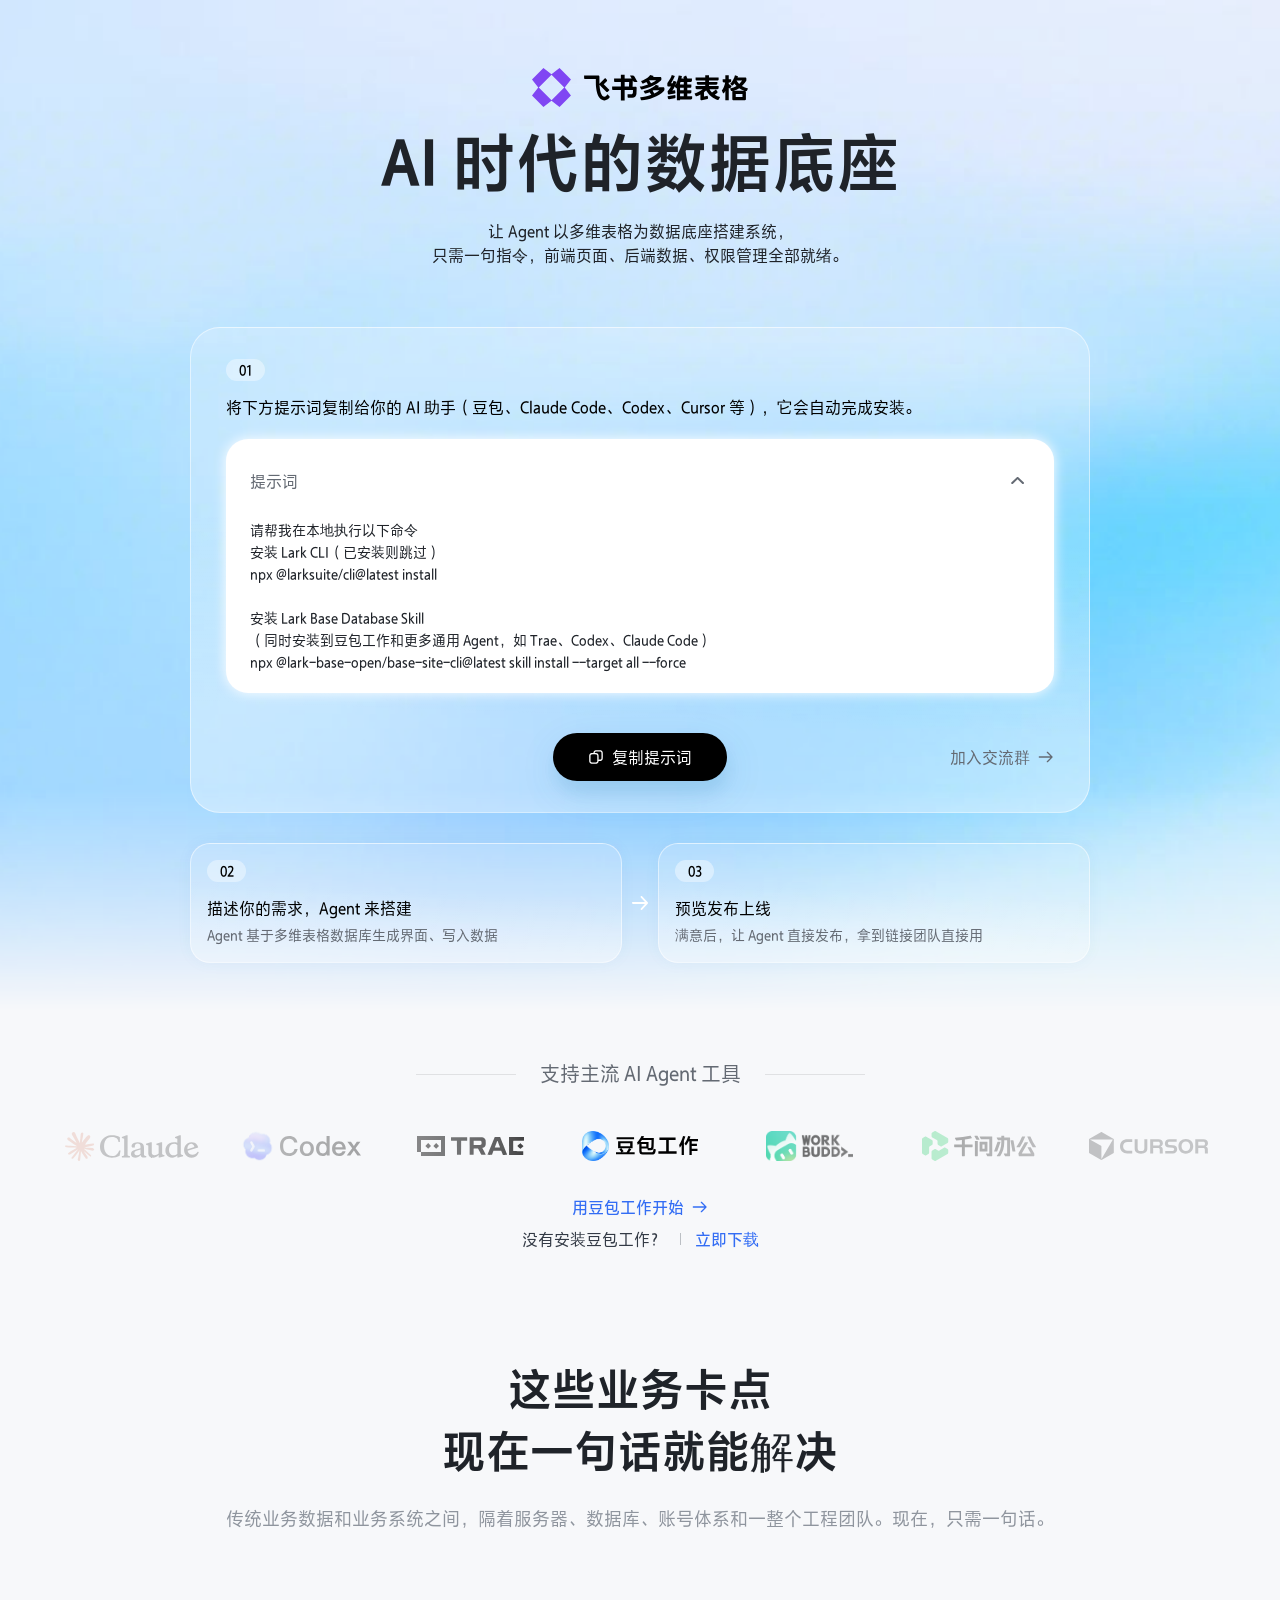
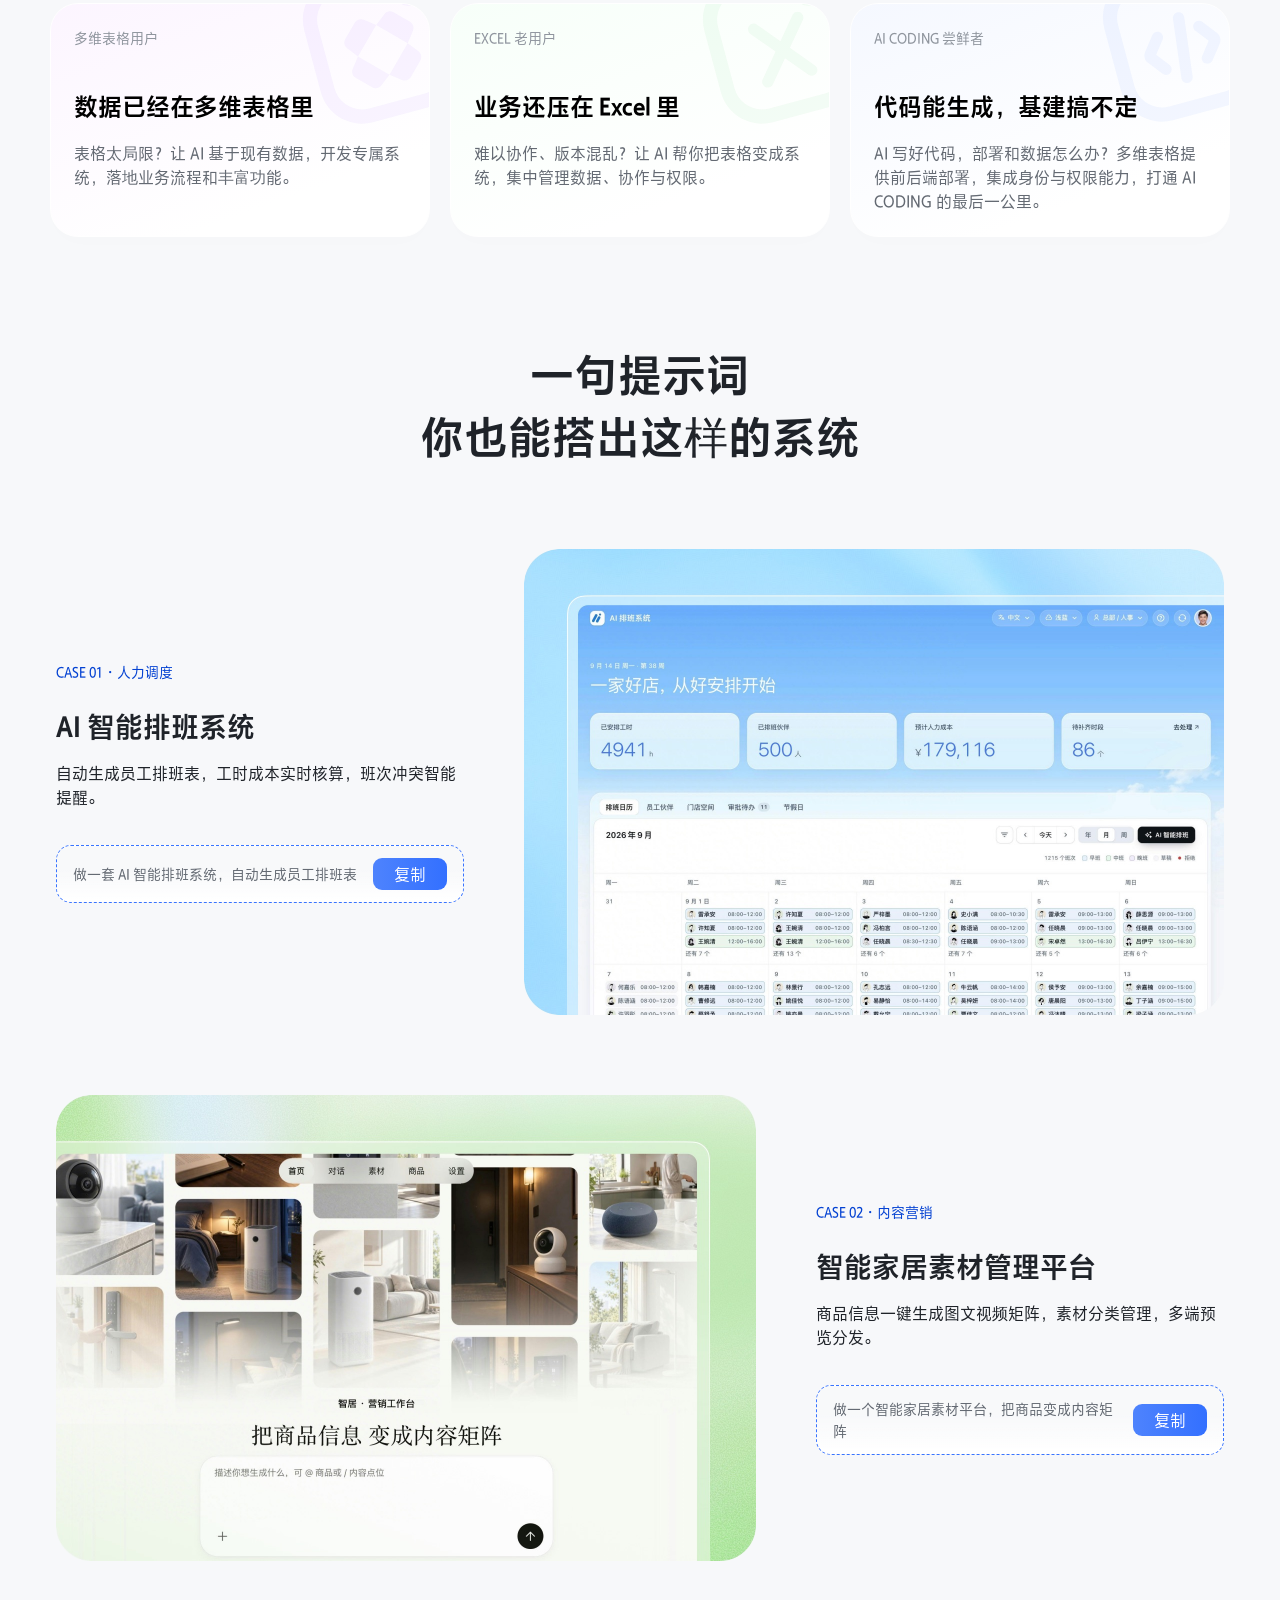
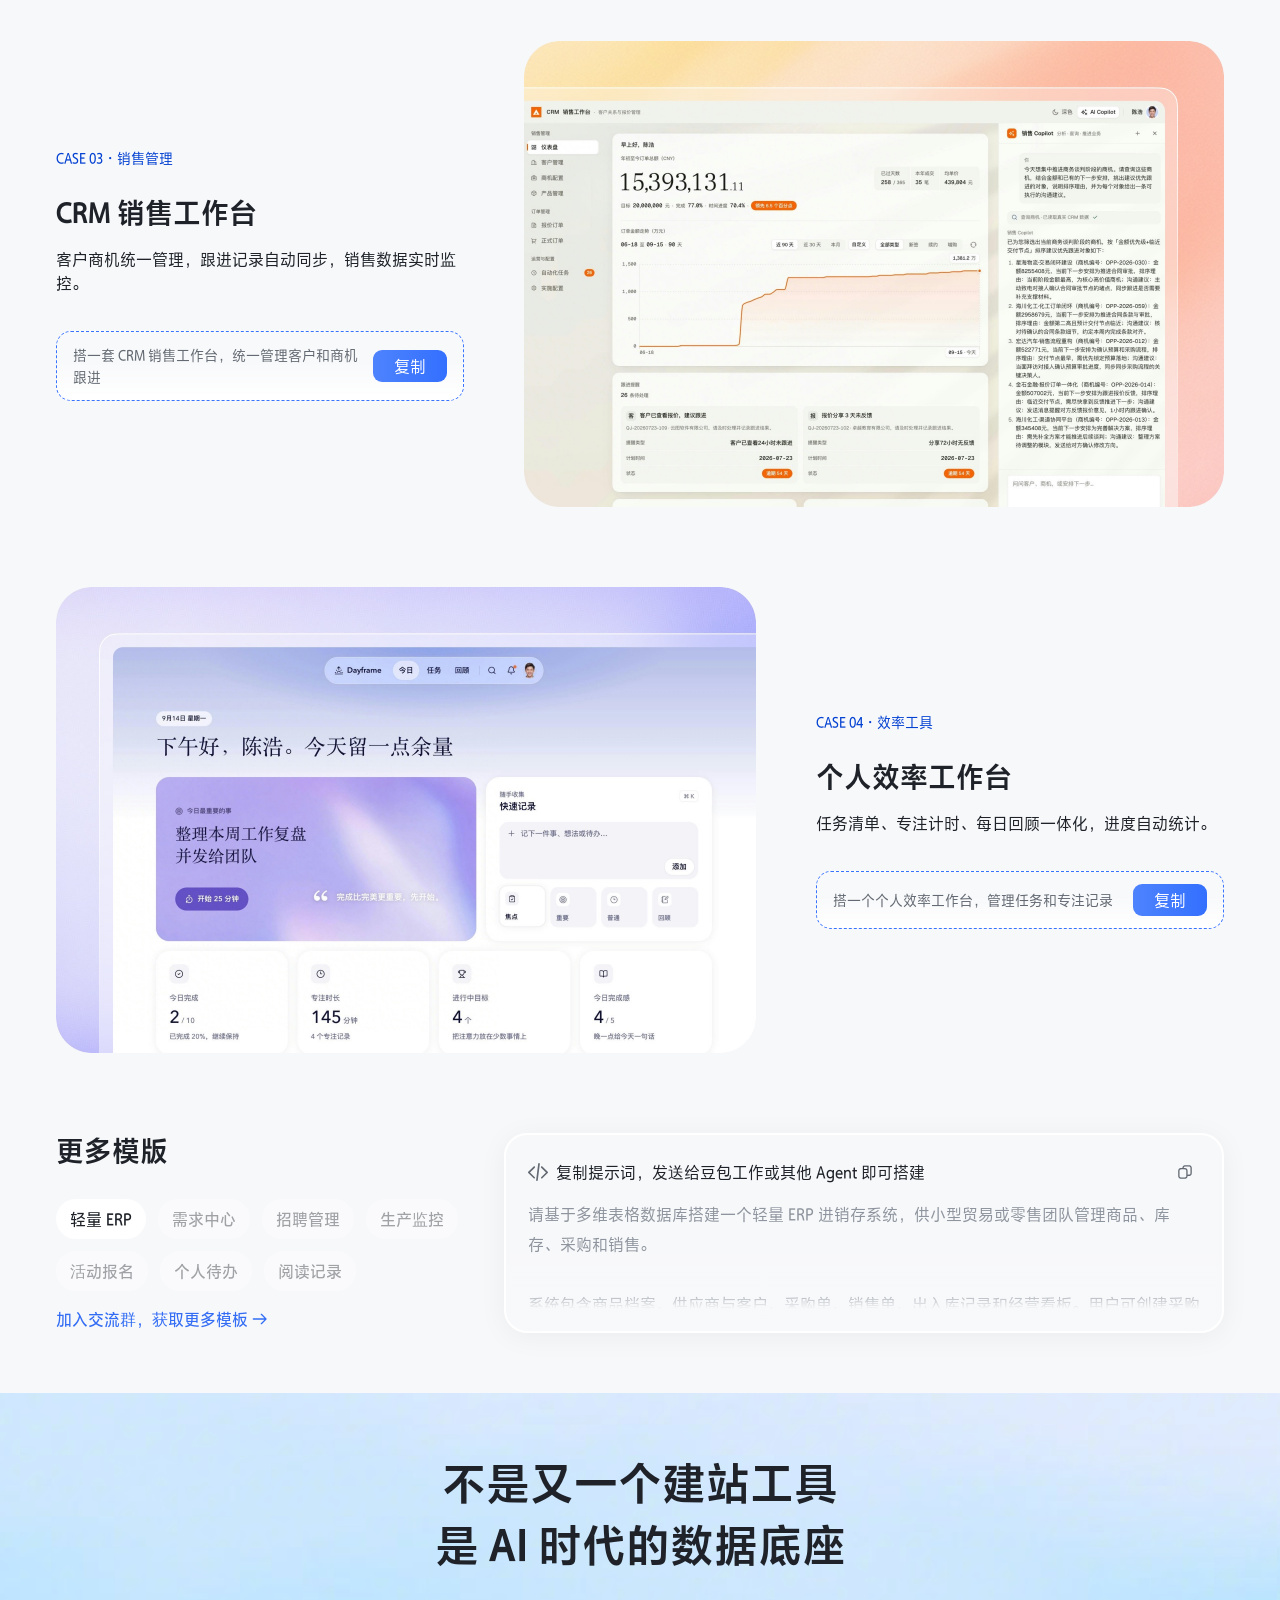
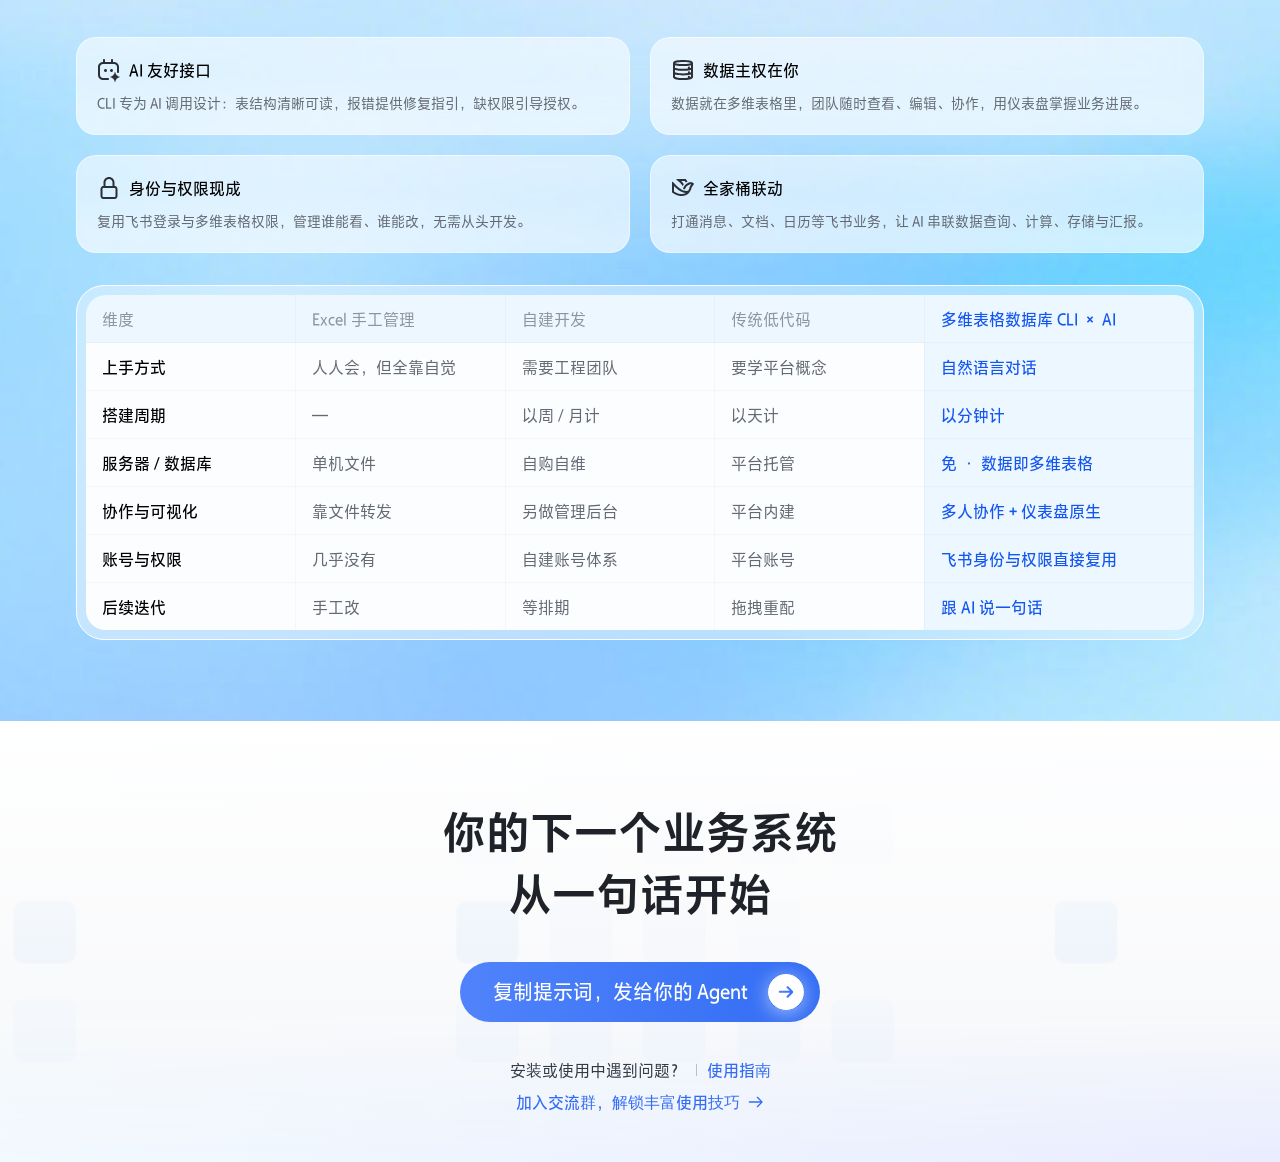
==== commit 3d185f87: "Align template community link responsive typography" ====
--- a/index.html
+++ b/index.html
@@ -6,7 +6,7 @@
   <meta name="viewport" content="width=device-width, initial-scale=1.0">
   <title>多维表格数据库 · AI 时代的数据底座</title>
   <link rel="icon" type="image/svg+xml" sizes="any" href="./assets/brand-mark.svg">
-  <link rel="stylesheet" href="./styles.css?v=20260921-32">
+  <link rel="stylesheet" href="./styles.css?v=20260921-33">
 </head>
 
 <body>
--- a/styles.css
+++ b/styles.css
@@ -10,7 +10,7 @@
   --asset-hero-tablet-png: url("./assets/hero-tablet.png");
 }
 
-@font-face{font-family:FZ;src:url("./fonts/FZ-0.woff2")format("woff2");font-weight:400;font-display:swap}@font-face{font-family:FZ;src:url("./fonts/FZ-1.woff2")format("woff2");font-weight:500;font-display:swap}@font-face{font-family:FZ;src:url("./fonts/FZ-2.woff2")format("woff2");font-weight:600;font-display:swap}:root{color:#1f2329;font-synthesis:none;--blue:#336df4;--caption:#646a73;--muted:#8f959e;background:#f7f8fa;font-family:FZ;font-weight:400}*{box-sizing:border-box}html{scroll-behavior:smooth}body{margin:0}main{overflow:clip}h1,h2,h3,p,pre{margin:0}button,a{-webkit-tap-highlight-color:transparent}button,a,input{font:inherit}button{cursor:pointer;color:inherit;border:0}a{color:inherit;text-decoration:none}button:focus-visible,a:focus-visible,pre:focus-visible{outline-offset:4px;outline:3px solid #3370ff}button{transition:background .16s,color .16s,opacity .16s,box-shadow .16s}img{max-width:100%;display:block}h2{text-align:center;font-size:44px;font-weight:600;line-height:62px}h3{font-weight:600}pre{white-space:pre-wrap;font-family:inherit}.content-width{width:min(1440px,100%);margin:auto;padding-left:56px;padding-right:56px}.icon{object-fit:contain;flex-shrink:0;width:20px;height:20px}.hero{padding:68px 24px 48px;position:relative}.hero-background{pointer-events:none;background:var(--asset-hero-bg-png) top/1920px 937px no-repeat;width:1920px;height:937px;position:absolute;top:0;left:50%;transform:translate(-50%)}.hero-content{width:900px;max-width:100%;margin:auto;position:relative}.hero-heading{text-align:center}.brand{display:flex;align-items:center;justify-content:center;gap:13.75px;margin:auto}.brand-mark{width:39px;height:39px;flex-shrink:0}.brand-name{font-family:"PingFang SC","Heiti SC","Microsoft YaHei",sans-serif;font-weight:600;font-size:27.6px;line-height:39px;color:#000;white-space:nowrap}h1{color:#000;margin-top:8px;font-size:64px;font-weight:600;line-height:80px}.subtitle{max-width:510px;margin:24px auto 0;font-size:16px;line-height:24px}.installer{background:linear-gradient(2deg,#fff3 21.478%,#fff0 57.691%),#ffffff57;border:1px solid #ffffff80;border-radius:22px;margin-top:60px;padding:25px 35px 35px}.installer-toolbar{justify-content:space-between;align-items:center;height:40px;margin-bottom:24px;display:flex}.terminal-dots{gap:14px;display:flex}.terminal-dots i{background:#ff5f57;border-radius:50%;width:17px;height:17px}.terminal-dots i:nth-child(2){background:#febc2e}.terminal-dots i:nth-child(3){background:#28c840}.installer-actions{align-items:center;gap:18px;display:flex}.copy-install{color:#fff;background:#000;border-radius:36px;min-width:96px;height:40px;padding:8px 16px;font-weight:500;line-height:24px;box-shadow:2px 12px 40px #00659d1a,2px 12px 13px #00659d14}.copy-install:hover{background:#30343b}.copy-install:active{box-shadow:none;background:#16181c}.guide-link{color:#000;background:0 0;padding:0;font-weight:500;line-height:24px}.guide-link:hover{color:#3370ff}.guide-link:active{color:#245bdb}.code-block{background:#ffffff47;border-radius:17px;padding:20px 24px}.code-heading{text-align:left;background:0 0;justify-content:space-between;align-items:center;gap:12px;width:100%;min-height:30px;padding:0;font-size:16px;line-height:30px;display:flex}.code-heading>span{align-items:center;gap:8px;display:flex}.code-heading>.icon{border-radius:6px;width:30px;height:30px;transition:transform .32s,background .16s}.code-heading:hover>.icon{background:#ffffff40}.code-heading:active>.icon{background:#fff6}.code-heading .closed{transform:rotate(180deg)}.code-collapse{grid-template-rows:0fr;transition:grid-template-rows .38s cubic-bezier(.2,.8,.2,1);display:grid}.code-collapse>div{overflow:hidden}.code-collapse pre{color:var(--caption);padding-top:8px;font-size:16px;line-height:24px}.hero:not(.is-expanded) .code-collapse pre{visibility:hidden}.is-expanded .code-collapse{grid-template-rows:1fr}.steps{align-items:center;gap:10px;margin-top:40px;display:flex}.step{background:linear-gradient(3deg,#fff3 21%,#fff0 58%),#ffffff26;border:1px solid #ffffff80;border-radius:16px;flex:1;min-width:0;height:142px;padding:16px;box-shadow:0 0 15.1px #3d86b50d}.step-number{color:#000;background:#f1f9ff85;border-radius:18px;width:39px;height:22px;padding-left:12px;font-size:14px;line-height:22px;display:block}.step h3{color:#000;margin-top:14px;font-size:16px;font-weight:500;line-height:24px}.step p{width:165px;max-width:100%;margin-top:4px;font-size:14px;line-height:22px}.step-arrow{object-fit:contain;flex:none;width:16px;height:15px}.agents{flex-direction:column;align-items:center;gap:32px;height:264px;padding-top:48px;padding-bottom:48px;display:flex;position:relative}.agents-heading{color:var(--caption);align-items:center;gap:24px;font-size:20px;font-weight:500;line-height:30px;display:flex}.agents-heading span{background:#e0e1e3;width:100px;height:1px}.agent-logos{object-fit:contain;width:1328px;height:50px}.agent-logos{-webkit-mask-image:linear-gradient(90deg,rgba(0,0,0,.2) 0%,rgba(0,0,0,.22) 14%,rgba(0,0,0,.34) 26%,rgba(0,0,0,.62) 38%,rgba(0,0,0,1) 45%,rgba(0,0,0,1) 55%,rgba(0,0,0,.62) 62%,rgba(0,0,0,.34) 74%,rgba(0,0,0,.22) 86%,rgba(0,0,0,.2) 100%);mask-image:linear-gradient(90deg,rgba(0,0,0,.2) 0%,rgba(0,0,0,.22) 14%,rgba(0,0,0,.34) 26%,rgba(0,0,0,.62) 38%,rgba(0,0,0,1) 45%,rgba(0,0,0,1) 55%,rgba(0,0,0,.62) 62%,rgba(0,0,0,.34) 74%,rgba(0,0,0,.22) 86%,rgba(0,0,0,.2) 100%)}@media (width<=904px){.agents .agent-logos{display:flex;flex-wrap:nowrap;justify-content:center;align-items:center;gap:20px;width:100%}.agent-logo{flex:0 0 auto;width:auto;justify-content:center}.agent-logo[data-fade="2"],.agent-logo[data-fade="3"]{display:none}}@media (width<=599px){.agents .agent-logos{gap:12px}}.quick-start{color:#333a45;justify-content:center;align-items:center;gap:12px;font-size:16px;line-height:24px;display:flex}.divider{background:#bbbfc4;width:1px;height:12px}.text-link{color:#336df4;white-space:nowrap;background:0 0;align-items:center;gap:2px;padding:0;font-weight:500;display:inline-flex}.text-link .icon{width:16px;height:16px}.text-link:hover{color:#4e83fd;text-decoration:underline}.personas{height:561.795px;padding-top:60px;padding-bottom:48px}.section-note{text-align:center;color:var(--muted);margin-top:21.795px;font-size:16px;line-height:28px}.persona-grid{grid-template-columns:repeat(3,1fr);gap:20px;margin:70px -6px 0;display:grid}.persona{background:linear-gradient(160deg,#fcf5ff,#fff 76%);border:1px solid #fff;border-radius:28px;height:210px;padding:23px;position:relative;overflow:hidden;box-shadow:0 8px 24px #16181c02}.persona-1{background:linear-gradient(160deg,#f7fff9,#fff 76%)}.persona-2{background:linear-gradient(160deg,#f5f8ff,#fff 76%)}.persona>span{color:var(--muted);font-size:14px;line-height:22px;display:block;position:relative}.persona h3{color:#000;margin-top:40px;font-size:24px;line-height:36px;position:relative}.persona p{color:var(--caption);margin-top:16px;font-size:16px;line-height:24px;position:relative}.persona-icon{object-fit:contain;width:208.207px;height:208.207px;position:absolute;top:-20px;right:-22px}.cases{padding-top:60px;padding-bottom:60px}.case-list{flex-direction:column;gap:80px;margin-top:80px;display:flex}.case-row{align-items:center;gap:60px;min-height:466px;display:flex}.case-2,.case-4{flex-direction:row-reverse;min-height:466px}.case-visual{width:700px;transform:translateY(var(--drift,0px));flex-shrink:0;transition:transform .18s linear}.case-visual img{border-radius:34.1px;width:100%;height:auto}.case-copy{flex:1;min-width:0}.case-label{color:#0442d2;margin-bottom:26px;font-size:14px;line-height:22px;display:block}.case-copy h3{margin-bottom:16px;font-size:28px;line-height:36px}.prompt-box{background:linear-gradient(#fff0 42%,#fff),#ffffff26;border:1px dashed #3974ff;border-radius:15px;align-items:center;gap:10px;margin-top:36px;padding:12px 16px;display:flex}.prompt-box p{color:var(--caption);flex:1;font-size:14px;line-height:22px}.copy-small{color:#fff;white-space:nowrap;background:linear-gradient(90deg,#4e83fd,#3370ff);border-radius:9px;min-width:58px;padding:4px 13px;font-size:16px;line-height:24px}.copy-small:hover{background:#6694ff}.copy-small:active{background:#245bdb}.templates{align-items:center;gap:60px;min-height:200px;margin-top:80px;display:flex}.template-selector{flex:1;min-width:0}.template-selector h3{margin-bottom:36px;font-size:28px;line-height:36px}.template-tabs{flex-wrap:wrap;gap:12px;max-width:410px;display:flex}.template-tabs button{opacity:.4;white-space:nowrap;background:#fff;border:2px solid #fff;border-radius:28px;padding:6px 12px;font-size:16px;line-height:24px;box-shadow:0 4px 6.3px #00000008}.template-tabs button:hover{opacity:.75}.template-tabs button.selected{opacity:1}.template-panel{background:linear-gradient(#ffffff05 22%,#ffffff1c);border:2px solid #fff;border-radius:23px;flex:none;width:859px;height:200px;padding:22px;box-shadow:0 4px 28.3px #0000000d}.template-header{justify-content:space-between;align-items:center;gap:12px;margin-bottom:12px;font-size:16px;line-height:30px;display:flex}.template-header>span{align-items:center;gap:8px;display:flex}.icon-button{background:0 0;border-radius:6px;justify-content:center;align-items:center;width:30px;height:30px;display:flex;position:relative}.icon-button:not([data-copied=true]):hover{background:#3370ff0d}.icon-button[data-copied=true]{cursor:default;background:0 0}.copied-label{white-space:nowrap;color:#336df4;font-size:14px;position:absolute;right:0}.template-panel pre{color:var(--muted);scrollbar-width:thin;height:111px;padding-bottom:16px;font-family:FZ;font-size:16px;line-height:30px;animation:.22s ease-out prompt-in;overflow:auto;-webkit-mask-image:linear-gradient(#000 85%,#0000);mask-image:linear-gradient(#000 85%,#0000)}.foundation{background:#fff;height:928px;position:relative;overflow:hidden}.foundation-background{pointer-events:none;background:var(--asset-foundation-final-png) 0 0/100% 100%;width:2353px;height:1458px;position:absolute;top:-206.61px;left:calc(50% - 1235px);transform:scaleY(-1)}.foundation-content{max-width:1128px;margin:auto;padding-top:60px;position:relative}.feature-grid{grid-template-columns:1fr 1fr;gap:20px;margin-top:60px;display:grid}.feature{background:linear-gradient(1deg,#fff3 21%,#fff0 58%),#ffffff8f;border:1px solid #ffffff80;border-radius:20px;min-height:98px;padding:20px}.feature h3{color:#000;align-items:center;gap:8px;font-size:16px;font-weight:500;line-height:24px;display:flex}.feature h3 img{object-fit:contain;width:24px;height:24px}.feature p{color:var(--caption);margin-top:10px;font-size:14px;line-height:22px}.table-shell{-webkit-backdrop-filter:blur(33px);backdrop-filter:blur(33px);background:#fff6;border:1px solid #fff;border-radius:28px;margin-top:32px;padding:10px}.table-scroll{background:#ecf7ff;border-radius:20px;overflow:auto}table{border-collapse:collapse;table-layout:fixed;text-align:left;width:100%;font-size:16px;line-height:24px}th,td{white-space:nowrap;border-bottom:1px solid #1f232908;border-right:1px solid #1f232908;padding:12px 16px;font-weight:400}thead th{color:var(--muted);height:48px}th:last-child,td:last-child{color:#1456f0;background:#ecf7ff;border-right:0;width:270px}tbody th{color:#000;background:#ffffffc7;font-weight:500}tbody td{color:var(--caption);background:#ffffffc7}tbody tr:last-child>*{border-bottom:0}footer{background:linear-gradient(#fff,#fff0 70%),var(--asset-footer-pattern-png) 50% 15px/1912px 353px no-repeat,linear-gradient(110deg,#f3fbff,#e9edff);height:382px;position:relative}.footer-content{flex-direction:column;align-items:center;gap:36px;padding-top:51.39px;display:flex;position:relative}.footer-actions{align-items:center;gap:9.99px;display:flex}.primary-cta{color:#fff;background:linear-gradient(90deg,#5083fb,#336df4);border-radius:100px;align-items:center;gap:20px;min-width:338px;height:60px;padding:12px 16px 12px 24px;font-size:20px;font-weight:500;line-height:30px;display:flex;position:relative}.primary-cta img{pointer-events:none;width:74px;max-width:none;height:74px;position:absolute;top:-4px;right:-3px}.primary-cta span{padding-right:56px}.primary-cta:hover{background:#6694ff}.primary-cta:active{background:#245bdb}.secondary-cta{color:#5083fb;border:1px solid #5083fb;border-radius:100px;height:60px;padding:14px 35px;font-size:20px;font-weight:500;line-height:30px;transition:background .16s,color .16s}.secondary-cta:hover{background:#e4ecff}.secondary-cta:active{color:#245bdb;background:#d5e2ff}.will-reveal{opacity:0;transition:opacity .7s,transform .7s cubic-bezier(.2,.8,.2,1);transform:translateY(24px)}.will-reveal.in-view{opacity:1;transform:none}.persona:nth-child(2){transition-delay:80ms}.persona:nth-child(3){transition-delay:.16s}.sr-only{clip:rect(0,0,0,0);width:1px;height:1px;position:absolute;overflow:hidden}.copy-error{z-index:10;background:#fff;border-radius:12px;padding:14px 22px;font-size:14px;position:fixed;bottom:24px;left:50%;transform:translate(-50%);box-shadow:0 6px 30px #0002}dialog{color:#1f2329;border:1px solid #fff;border-radius:24px;width:min(660px,100vw - 32px);padding:36px;box-shadow:0 30px 120px #0003}dialog::backdrop{-webkit-backdrop-filter:blur(8px);backdrop-filter:blur(8px);background:#17243766}dialog h3{margin:0 24px 24px 0;font-size:24px}dialog ol{padding-left:24px}dialog li{margin-bottom:16px}dialog li p{color:#646a73;line-height:24px}dialog pre{background:#f5f7fa;border-radius:12px;margin:24px 0;padding:20px;font-size:14px;line-height:22px}.dialog-close{background:0 0;font-size:30px;line-height:36px;position:absolute;top:16px;right:20px}@keyframes prompt-in{0%{opacity:.3;transform:translateY(4px)}to{opacity:1;transform:none}}@media (width<=1439px){.case-visual{width:52.71%}.case-row,.templates{gap:40px}.template-panel{width:64.68%}.foundation-content{max-width:calc(100% - 112px)}.persona h3{font-size:22px}.persona-grid{margin-left:0;margin-right:0}.persona{height:auto;min-height:210px}.personas{height:auto}.case-row,.case-2{min-height:0}.foundation{height:auto;min-height:928px;padding-bottom:80px}.cases{padding-bottom:60px}}@media (width<=904px){.content-width,.hero{padding-left:32px;padding-right:32px}.installer{padding-bottom:24px;padding-left:24px;padding-right:24px}.steps{gap:8px}.step{height:auto;min-height:150px}.step-arrow{width:12px}.step p{width:auto}.persona-grid{gap:14px}.persona{padding:20px}.persona h3{margin-top:32px;font-size:20px}.persona p{font-size:14px}.persona-icon{width:150px;height:150px}.case-row,.templates{gap:28px}.case-copy h3{font-size:24px}.case-label{margin-bottom:16px}.prompt-box{margin-top:24px}.templates{align-items:flex-start}.template-panel{width:58%}.template-tabs{gap:8px}.template-selector h3{margin-bottom:24px}.foundation-content{max-width:calc(100% - 64px)}table{min-width:1040px}.agents .agent-logos{height:auto;min-height:38px}}@media (width<=700px){h2{font-size:28px;line-height:40px}.content-width{padding-left:24px;padding-right:24px}.hero{padding:40px 20px 32px}.hero-background{background-size:auto 820px;width:1200px;height:820px}.brand{gap:11.3px}.brand-mark{width:32px;height:32px}.brand-name{font-size:22.6px;line-height:32px}h1{letter-spacing:-1px;margin-top:14px;font-size:36px;line-height:50px}.subtitle{max-width:430px;margin-top:20px;font-size:14px;line-height:22px}.installer{border-radius:20px;margin-top:36px;padding:20px 14px 14px}.installer-toolbar{margin-bottom:18px}.terminal-dots{gap:7px}.terminal-dots i{width:10px;height:10px}.installer-actions{gap:12px}.copy-install{min-width:76px;height:34px;padding:6px 12px;font-size:13px}.guide-link{font-size:13px}.code-block{border-radius:12px;padding:14px 12px}.code-heading{gap:6px;font-size:12px;line-height:20px}.code-heading>span{gap:6px}.code-heading .icon{width:16px;height:16px}.code-heading>.icon{width:22px;height:22px}.code-collapse pre{overflow-wrap:anywhere;padding-top:12px;font-size:12px;line-height:20px}.steps{grid-template-columns:1fr 1fr;gap:12px;margin-top:20px;display:grid}.step{height:auto;min-height:136px;padding:14px}.step h3{margin-top:12px;font-size:14px}.step p{font-size:12px;line-height:20px}.step-arrow{display:none}.agents{gap:22px;height:auto;padding-top:30px;padding-bottom:32px}.agents-heading{gap:12px;font-size:16px;line-height:24px}.agents-heading span{width:40px}.agents .agent-logos{width:100%;height:auto;min-height:0}.quick-start{gap:8px;font-size:12px;line-height:20px}.quick-start .icon{width:12px;height:12px}.personas{padding-top:40px;padding-bottom:36px}.section-note{margin-top:20px;font-size:13px;line-height:22px}.persona-grid{grid-template-columns:1fr;gap:14px;margin-top:32px}.persona{border-radius:24px;min-height:180px;padding:22px}.persona h3{margin-top:26px;font-size:22px;line-height:30px}.persona p{margin-top:12px;line-height:22px}.persona-icon{width:180px;height:180px}.cases{padding-top:36px;padding-bottom:40px}.case-list{gap:48px;margin-top:36px}.case-row,.case-2{flex-direction:column;align-items:stretch;gap:48px}.case-visual{width:100%}.case-visual img{border-radius:24px}.case-label{margin-bottom:12px;font-size:12px;line-height:20px}.case-copy h3{margin-bottom:12px;font-size:24px;line-height:32px}.case-copy>p{font-size:14px;line-height:22px}.prompt-box{border-radius:12px;margin-top:20px;padding:12px}.prompt-box p{font-size:12px;line-height:20px}.copy-small{min-width:50px;padding:3px 10px;font-size:13px;line-height:22px}.templates{flex-direction:column;gap:24px;margin-top:40px}.template-selector{width:100%}.template-selector h3{margin-bottom:20px;font-size:24px;line-height:32px}.template-tabs{gap:8px;max-width:100%}.template-tabs button{padding:4px 10px;font-size:13px;line-height:22px}.template-panel{border-radius:18px;width:100%;height:205px;padding:16px}.template-header{gap:6px;font-size:12px;line-height:22px}.template-header>span{gap:6px}.template-header .icon{width:16px;height:16px}.template-panel pre{height:126px;font-size:12px;line-height:24px}.foundation{min-height:0;padding:40px 20px}.foundation-content{max-width:100%;padding:0}.foundation-background{width:1800px;height:1300px;top:-160px;left:50%;transform:translate(-50%)scaleY(-1)}.feature-grid{grid-template-columns:1fr;gap:12px;margin-top:32px}.feature{border-radius:16px;min-height:0;padding:18px}.feature h3{font-size:15px}.feature p{font-size:13px;line-height:22px}.table-shell{border-radius:18px;margin-top:24px;padding:6px}.table-scroll{border-radius:12px}table{min-width:900px;font-size:13px;line-height:20px}th,td{padding:10px 12px}th:last-child,td:last-child{width:230px}footer{background-size:auto,1200px,auto;height:auto;min-height:342px;padding:0 20px 40px}.footer-content{gap:28px;padding-top:40px}.footer-actions{flex-direction:column;gap:12px}.primary-cta{min-width:284px;height:52px;padding-left:20px;font-size:16px;line-height:26px}.primary-cta img{width:66px;height:66px;top:-4px}.secondary-cta{height:44px;padding:8px 28px;font-size:16px;line-height:26px}dialog{padding:28px 20px}dialog h3{font-size:20px}dialog pre{overflow-wrap:anywhere;font-size:12px}}@media (prefers-reduced-motion:reduce){html{scroll-behavior:auto}*,:before,:after{transition:none!important;animation:none!important}.will-reveal{opacity:1;transform:none}.case-visual{transform:none}}.code-heading>.icon{padding:10px 8px}.template-tabs{width:425px;max-width:none}.template-selector{overflow:visible}@media (width<=904px){.template-tabs{width:auto}}.foundation-background{background-size:1920px 928px;width:1920px;height:928px;top:0;left:50%;transform:translate(-50%)}@media (width<=700px){.foundation-background{background-size:auto 100%;width:1920px;height:100%}.code-heading>.icon{padding:7px 5px}}html{scrollbar-width:none}html::-webkit-scrollbar{display:none}.agent-logos{justify-content:space-between;align-items:center;gap:0;width:100%;height:50px;display:flex}.agent-logo{flex:none;justify-content:center;align-items:center;gap:6.25px;width:151px;height:50px;display:flex}.agent-logo img{object-fit:contain;flex:none;max-width:100%}.doubao-logo{align-items:center;gap:6.9px;width:116.692px;height:30px;display:flex}.doubao-logo img:first-child{width:27.77px;height:29.34px}.doubao-logo img:last-child{width:82px;height:19.15px}.codex-mark{flex:none;width:32px;height:30px;position:relative;overflow:hidden}.codex-mark img{width:116.02%;max-width:none;height:123.76%;position:absolute;top:-15.21%;left:-8.43%}@media (width>=1240px) and (width<=1439px){.agent-logo{zoom:.85}}@media (width<=904px){.agent-logo{zoom:.62}}@media (width<=700px){.agent-logos{flex-wrap:wrap;justify-content:center;gap:4px 8px;height:auto}.persona h3{margin-top:26px}}.persona-icon{width:170px;height:170px;top:-44.357px;right:-2.77px;transform:rotate(-15deg)}.text-link .icon{transform:rotate(90deg)}.case-visual{aspect-ratio:700/466}.case-visual img{object-fit:fill;height:100%}@media (width>=905px) and (width<=1239px){main{zoom:.75}.persona h3{font-size:24px}.persona-icon{right:-27px}.agent-logo{zoom:1}.template-tabs{width:auto}}@media (width>=701px) and (width<=904px){.persona-icon{width:136px;height:136px;top:-35.9px;right:-27.48px}.persona h3{margin-top:32px;font-size:19.2px;line-height:29px}.persona p{margin-top:12.8px;font-size:12.8px;line-height:19.2px}.persona>span{font-size:11.2px;line-height:18px}.code-collapse pre{font-size:12px;line-height:18px}.code-heading{font-size:12px;line-height:23px}}.template-panel pre,.table-scroll{scrollbar-width:thin;scrollbar-color:#8f959e66 transparent}.template-panel pre::-webkit-scrollbar{background:0 0;width:5px;height:5px}.table-scroll::-webkit-scrollbar{background:0 0;width:5px;height:5px}.template-panel pre::-webkit-scrollbar-track{background:0 0}.table-scroll::-webkit-scrollbar-track{background:0 0}.template-panel pre::-webkit-scrollbar-thumb{background:#8f959e66;border-radius:10px}.table-scroll::-webkit-scrollbar-thumb{background:#8f959e66;border-radius:10px}.template-panel pre::-webkit-scrollbar-corner{background:0 0}.table-scroll::-webkit-scrollbar-corner{background:0 0}.hero-interactive-background{pointer-events:none;background:linear-gradient(125deg,#d3ebff,#dce5ff 60%,#bde6ff);position:absolute;inset:0;overflow:hidden;-webkit-mask-image:linear-gradient(#000 0% 78%,#0000 100%);mask-image:linear-gradient(#000 0% 78%,#0000 100%)}.hero-interactive-background canvas,.hero-binary-watermark{pointer-events:none;width:100%;height:100%;position:absolute;inset:0}.hero-light{opacity:0}.hero-binary-watermark{mix-blend-mode:screen;opacity:.22;background:var(--asset-hero-bg-png) top/1920px 937px no-repeat}.hero-ascii{z-index:1}.template-panel pre,.table-scroll{scrollbar-color:transparent transparent}.template-panel pre.is-scrolling,.table-scroll.is-scrolling{scrollbar-color:#8f959e66 transparent}.template-panel pre::-webkit-scrollbar-thumb{background:0 0}.table-scroll::-webkit-scrollbar-thumb{background:0 0}.template-panel pre.is-scrolling::-webkit-scrollbar-thumb{background:#8f959e66}.table-scroll.is-scrolling::-webkit-scrollbar-thumb{background:#8f959e66}.template-panel pre{--fade-top:#000;--fade-bottom:#000;-webkit-mask-image:linear-gradient(to bottom,var(--fade-top),#000 20px,#000 calc(100% - 20px),var(--fade-bottom));mask-image:linear-gradient(to bottom,var(--fade-top),#000 20px,#000 calc(100% - 20px),var(--fade-bottom))}.template-panel pre[data-top-fade=true]{--fade-top:#0000}.template-panel pre[data-bottom-fade=true]{--fade-bottom:#0000}.feature h3 img{flex:0 0 24px;width:24px;height:24px}.feature h3 img[src$=database\.svg]{padding:2px}@media (width<=700px){.case-copy{order:-1}.steps{grid-auto-rows:auto;align-items:stretch}.step{height:auto;min-height:0;padding:14px}.persona-icon{width:136px;max-width:none;height:136px;top:-35.9px;right:-27.48px}.hero-binary-watermark{opacity:.4;background-position:top;background-size:max(760px,100%);height:min(100%,max(371px,48.8vw));-webkit-mask-image:linear-gradient(#000 60%,#0000 100%);mask-image:linear-gradient(#000 60%,#0000 100%)}footer{background:linear-gradient(#fff0,#fff0),linear-gradient(110deg,#f3fbff,#e9edff);overflow:hidden}footer:before{content:"";pointer-events:none;background:var(--asset-footer-pattern-png) 50%/auto 100% no-repeat;position:absolute;inset:0;-webkit-mask-image:linear-gradient(#0000,#0008 28% 65%,#0000);mask-image:linear-gradient(#0000,#0008 28% 65%,#0000)}footer:after{content:"";pointer-events:none;background:linear-gradient(#fff,#0000 80%);position:absolute;inset:0}.footer-content{z-index:1}}.comparison{width:100%;min-width:0}.comparison-compact{margin-top:32px}.comparison-heading{text-align:center;margin:0 0 24px;font-size:24px;line-height:36px}.comparison-cards{gap:16px;display:grid}.comparison-card{-webkit-backdrop-filter:blur(33px);backdrop-filter:blur(33px);background:#fff6;border:1px solid #fff;border-radius:24px;padding:16px}.comparison-card h4{color:#000;margin:0 0 12px;padding:0 4px;font-size:16px;font-weight:500;line-height:24px}.comparison-card dl{background:#ffffffc7;border-radius:16px;margin:0;overflow:hidden}.comparison-card dl>div{color:var(--caption);border-bottom:1px solid #1f232908;grid-template-columns:minmax(0,1fr) minmax(0,1fr);font-size:16px;line-height:24px;display:grid}.comparison-card dl>div:last-child{border-bottom:0}.comparison-card dt,.comparison-card dd{overflow-wrap:anywhere;margin:0;padding:12px 16px}.comparison-card dt{border-right:1px solid #1f232908}.comparison-card .comparison-highlight{color:#1456f0;background:#ecf7ff}.comparison-toggle{color:#5083fb;background:0 0;border:1px solid #5083fb;border-radius:28px;width:100%;min-height:48px;margin-top:16px;padding:12px 20px;font-size:16px;font-weight:500;line-height:24px;display:block}.comparison-toggle:hover{background:#e4ecff}.comparison-toggle:active{color:#245bdb;background:#d5e2ff}.foundation:has(.comparison-compact){height:auto;padding-bottom:40px}.foundation:has(.comparison-compact) .foundation-background{background-size:1920px 100%;height:100%}@media (width<=700px){.comparison-heading{margin-bottom:20px;font-size:20px;line-height:30px}.comparison-card{border-radius:18px;padding:12px}.comparison-card dl{border-radius:12px}.comparison-card h4{font-size:15px;line-height:24px}.comparison-card dl>div{font-size:13px;line-height:20px}.comparison-card dt,.comparison-card dd{padding:10px 12px}.comparison-toggle{font-size:14px}}.persona-icon{width:136px;max-width:none;height:136px;top:-35.9px;right:-27.48px;transform:rotate(-15deg)}@media (width>=905px) and (width<=1239px){.persona-icon{width:181.333px;height:181.333px;top:-47.8667px;right:-36.64px}}.case-visual{transition:none;transform:none}footer{background:linear-gradient(110deg,#f3fbff,#e9edff);overflow:hidden}footer:before{content:"";pointer-events:none;background:var(--asset-footer-pattern-png) 50%/auto 100% no-repeat;position:absolute;inset:0;-webkit-mask-image:linear-gradient(#0000,#000 25% 65%,#0000);mask-image:linear-gradient(#0000,#000 25% 65%,#0000)}footer:after{content:"";pointer-events:none;background:linear-gradient(#fff,#0000 80%);position:absolute;inset:0}.footer-content{z-index:1}.hero-interactive-background{background:#d4eaff var(--asset-hero-background-custom-png) top/cover no-repeat}.steps{align-items:stretch}.step{height:auto;min-height:0}.step-number{text-align:center;justify-content:center;align-items:center;padding:0;display:flex}.step-arrow{align-self:center}.comparison-toggle{color:#fff;background:#3970ff;border-color:#3970ff}.comparison-toggle:hover{color:#fff;background:#5083ff;border-color:#5083ff}.comparison-toggle:active{color:#fff;background:#245bdb;border-color:#245bdb}@media (width>=701px) and (width<=904px){.primary-cta{gap:15px;min-width:253.5px;height:45px;padding:9px 12px 9px 18px}.primary-cta span{white-space:nowrap;padding-right:42px}.primary-cta img{width:55.5px;height:55.5px;top:-3px;right:-2.25px}.secondary-cta{justify-content:center;align-items:center;height:45px;padding:10.5px 26.25px;display:flex}}@media (width<=700px){.feature-grid{grid-template-columns:repeat(2,minmax(0,1fr));gap:12px}.feature{justify-content:center;align-items:center;min-height:96px;padding:18px 10px;display:flex}.feature h3{text-align:center;flex-direction:column;justify-content:center;gap:12px}.feature h3 img{flex:0 0 24px;width:24px;height:24px}.feature p{display:none}}@media (width>=701px) and (width<=904px){.installer{padding-bottom:24px}}.templates{align-items:stretch;gap:60px;min-height:200px;flex-wrap:wrap}.template-selector{flex-direction:column;flex:0 0 418px;justify-content:center;display:flex}.template-tabs{gap:12px;width:418px;max-width:100%}.template-panel{flex-direction:column;flex:1 1 0;width:auto;min-width:0;height:200px;min-height:0;padding:22px;display:flex}.template-panel pre{flex:1 1 0;height:0;min-height:0}.template-header .icon-button{flex-shrink:0}@media (width<=904px){.templates{flex-direction:column;gap:24px;min-height:0}.template-selector{flex:none;width:100%}.template-selector h3{margin-bottom:27px}.template-tabs{gap:9px;width:100%}.template-tabs button{border-width:1.5px;height:30px;padding:4.5px 9px}.template-panel{border-width:1.5px;border-radius:17.25px;flex:none;width:100%;height:150px;padding:16.5px}.template-header{margin-bottom:9px}.template-header .icon-button{width:22.5px;height:22.5px}}@media (width>=1440px){.template-selector{flex-basis:409px}.template-tabs{max-width:none}}.hero-heading h1,.hero-heading .subtitle{margin-top:16px}.hero .installer{flex-direction:column;gap:20px;padding:32px 36px;display:flex}.install-intro p{color:#000;margin-top:14px;font-size:16px;font-weight:400;line-height:24px}.hero .code-block{background:#fff;padding:20px 24px}.hero .code-heading{min-height:24px;color:var(--caption);font-size:16px;line-height:24px}.hero .code-heading>.icon{width:24px;height:24px;padding:4.364px}.hero .code-collapse pre{overflow-wrap:anywhere;color:var(--muted);padding-top:24px;font-size:14px;line-height:22px}.install-bottom-actions{justify-content:center;align-items:center;gap:16px;margin-top:4px;display:flex;position:relative}.hero .copy-install{justify-content:center;align-items:center;gap:8px;width:174px;height:48px;font-size:16px;font-weight:400;line-height:24px;display:flex}.hero .copy-install .icon{filter:brightness(0)invert();width:16px;height:16px}.install-bottom-actions .guide-link{color:var(--caption);align-items:center;gap:8px;font-size:16px;font-weight:400;line-height:30px;display:flex;position:absolute;right:0}.install-bottom-actions .guide-link:hover{color:#3370ff}.install-bottom-actions .guide-link .icon{width:16px;height:16px}.hero .steps{gap:10px;margin-top:30px;display:flex}.hero .step{min-height:120px;padding:16px}.hero .step h3{font-size:16px;font-weight:400;line-height:24px}.hero .step p{width:auto;color:var(--muted);font-size:14px;font-weight:400;line-height:22px}.hero .step-number{font-size:14px;font-weight:500;line-height:22px}.install-prompt-part{display:block}.install-prompt-part+.install-prompt-part{margin-top:12px}@media (width<=599px){.install-intro p,.hero .code-heading{font-size:12px;line-height:20px}.hero .code-collapse pre{padding-top:18px;font-size:12px;line-height:18px}.hero .copy-install{width:140px;height:40px;font-size:12px;line-height:18px}.install-bottom-actions .guide-link{font-size:12px;line-height:20px}.hero .step{min-height:0}.hero .installer{gap:16px;padding:16px}.hero .code-block{padding:16px 12px}.install-bottom-actions{flex-wrap:wrap;row-gap:12px}.install-bottom-actions .guide-link{flex-basis:100%;justify-content:center;position:static}.hero .steps{gap:12px;margin-top:20px}.hero .step{flex:1 1 0;padding:14px}}.hero .code-heading>.icon{transform:rotate(180deg)}.hero .code-heading>.icon.closed{transform:rotate(0)}.install-bottom-actions .guide-link .icon{filter:none;transform:none}.hero .code-block{border-radius:22px;box-shadow:0 0 26.5px #ffffffde}@media (width<=599px){.hero .code-block{border-radius:16.5px;box-shadow:0 0 19.875px #ffffffde}}.hero-background-video{object-fit:cover;object-position:center top;pointer-events:none;width:100%;height:100%;position:absolute;inset:0}@media (width<=599px){.hero .step h3{font-size:14px;line-height:22px}.hero .step p{font-size:12px;line-height:20px}}.hero .code-heading{touch-action:manipulation;min-height:44px;margin:-10px 0}.hero .code-heading>.code-toggle-icon{border-radius:6px;flex:0 0 24px;justify-content:center;align-items:center;width:24px;height:24px;display:flex}.hero .code-heading .code-toggle-icon .icon{width:16px;height:16px;padding:0;transition:transform .2s;transform:rotate(0)}.hero .code-heading[aria-expanded=true] .code-toggle-icon .icon{transform:rotate(180deg)}.hero .code-heading>.code-toggle-icon:hover{background:#fff6}.guide-arrow{background:currentColor;flex:0 0 16px;width:16px;height:16px;display:block;-webkit-mask:var(--asset-guide-arrow-svg) 50%/contain no-repeat;mask:var(--asset-guide-arrow-svg) 50%/contain no-repeat}h1{font-size:64px;line-height:80px}.subtitle,.copy-install,.guide-link{font-size:16px;line-height:24px}.code-heading{font-size:16px;line-height:30px}.code-collapse pre{font-size:16px;line-height:24px}.step-number{font-size:14px;line-height:22px}.step h3{font-size:16px;line-height:24px}.step p{font-size:14px;line-height:22px}.agents-heading{font-size:20px;line-height:30px}.quick-start,.quick-start .text-link{font-size:16px;line-height:24px}.personas h2{font-size:44px;line-height:62px}.section-note{font-size:18px;line-height:28px}.persona>span{font-size:14px;line-height:22px}.persona h3{font-size:24px;line-height:36px}.persona p{font-size:16px;line-height:24px}.cases>h2{font-size:44px;line-height:62px}.case-label{font-size:14px;line-height:22px}.case-copy h3{font-size:28px;line-height:36px}.case-copy>p{font-size:16px;line-height:24px}.prompt-box p{font-size:14px;line-height:22px}.copy-small{font-size:16px;line-height:24px}.template-selector h3{font-size:28px;line-height:36px}.template-tabs button{font-size:16px;line-height:24px}.template-header,.template-panel pre{font-size:16px;line-height:30px}.foundation-content>h2{font-size:44px;line-height:62px}.feature h3{font-size:16px;line-height:24px}.feature p{font-size:14px;line-height:22px}.comparison table{font-size:16px;line-height:24px}footer h2{font-size:44px;line-height:62px}.primary-cta,.secondary-cta{font-size:20px;line-height:30px}footer .quick-start,footer .text-link{font-size:16px;line-height:24px}@media (width>=905px) and (width<=1239px){h1{font-size:64px;line-height:80px}.subtitle,.copy-install,.guide-link{font-size:16px;line-height:24px}.code-heading{font-size:16px;line-height:30px}.code-collapse pre{font-size:16px;line-height:24px}.step-number{font-size:14px;line-height:22px}.step h3{font-size:16px;line-height:24px}.step p{font-size:14px;line-height:22px}.agents-heading{font-size:20px;line-height:30px}.quick-start,.quick-start .text-link{font-size:16px;line-height:24px}.personas h2{font-size:46.9333px;line-height:66.1333px}.section-note{font-size:19.2px;line-height:29.8667px}.persona>span{font-size:14.9333px;line-height:23.4667px}.persona h3{font-size:25.6px;line-height:38.4px}.persona p{font-size:17.0667px;line-height:25.6px}.cases>h2{font-size:44px;line-height:62px}.case-label{font-size:14px;line-height:22px}.case-copy h3{font-size:28px;line-height:36px}.case-copy>p{font-size:16px;line-height:24px}.prompt-box p{font-size:14px;line-height:22px}.copy-small{font-size:16px;line-height:24px}.template-selector h3{font-size:28px;line-height:36px}.template-tabs button{font-size:16px;line-height:24px}.template-header,.template-panel pre{font-size:16px;line-height:30px}.foundation-content>h2{font-size:44px;line-height:62px}.feature h3{font-size:16px;line-height:24px}.feature p{font-size:14px;line-height:22px}.comparison table{font-size:16px;line-height:24px}footer h2{font-size:44px;line-height:62px}.primary-cta,.secondary-cta{font-size:20px;line-height:30px}footer .quick-start,footer .text-link{font-size:16px;line-height:24px}}@media (width>=600px) and (width<=904px){h1{font-size:48px;line-height:60px}.subtitle,.copy-install,.guide-link{font-size:12px;line-height:18px}.code-heading{font-size:12px;line-height:22.5px}.code-collapse pre{font-size:12px;line-height:18px}.step-number{font-size:10.5px;line-height:16.5px}.step h3{font-size:12px;line-height:18px}.step p{font-size:10.5px;line-height:16.5px}.agents-heading{font-size:15px;line-height:22.5px}.quick-start,.quick-start .text-link{font-size:12px;line-height:18px}.personas h2{font-size:35.2px;line-height:49.6px}.section-note{font-size:14.4px;line-height:22.4px}.persona>span{font-size:11.2px;line-height:17.6px}.persona h3{font-size:19.2px;line-height:28.8px}.persona p{font-size:12.8px;line-height:19.2px}.cases>h2{font-size:33px;line-height:46.5px}.case-label{font-size:10.5px;line-height:16.5px}.case-copy h3{font-size:21px;line-height:27px}.case-copy>p{font-size:12px;line-height:18px}.prompt-box p{font-size:10.5px;line-height:16.5px}.copy-small{font-size:12px;line-height:18px}.template-selector h3{font-size:21px;line-height:27px}.template-tabs button{font-size:12px;line-height:18px}.template-header,.template-panel pre{font-size:12px;line-height:22.5px}.foundation-content>h2{font-size:33px;line-height:46.5px}.feature h3{font-size:12px;line-height:18px}.feature p{font-size:10.5px;line-height:16.5px}footer h2{font-size:33px;line-height:46.5px}.primary-cta,.secondary-cta{font-size:15px;line-height:22.5px}footer .quick-start,footer .text-link{font-size:12px;line-height:18px}}@media (width<=599px){h1{font-size:30px;line-height:40px}.subtitle{font-size:12px;line-height:20px}.copy-install,.guide-link{font-size:12px;line-height:18px}.code-heading{font-size:12px;line-height:20px}.code-collapse pre{font-size:12px;line-height:18px}.step-number{font-size:10.5px;line-height:16.5px}.step h3{font-size:12px;line-height:18px}.step p{font-size:10.5px;line-height:16.5px}.agents-heading{font-size:15px;line-height:22.5px}.quick-start,.quick-start .text-link{font-size:12px;line-height:18px}.personas h2{font-size:26px;line-height:36px}.section-note{font-size:12px;line-height:20px}.persona>span{font-size:11.2px;line-height:17.6px}.persona h3{font-size:19.2px;line-height:28.8px}.persona p{font-size:12.8px;line-height:19.2px}.cases>h2{font-size:26px;line-height:36px}.case-label{font-size:10.5px;line-height:16.5px}.case-copy h3{font-size:21px;line-height:27px}.case-copy>p{font-size:12px;line-height:18px}.prompt-box p{font-size:10.5px;line-height:16.5px}.copy-small{font-size:12px;line-height:18px}.template-selector h3{font-size:21px;line-height:27px}.template-tabs button{font-size:12px;line-height:18px}.template-header,.template-panel pre{font-size:12px;line-height:22.5px}.foundation-content>h2{font-size:26px;line-height:36px}.feature h3{font-size:12px;line-height:18px}.feature p{font-size:10.5px;line-height:16.5px}footer h2{font-size:26px;line-height:36px}.primary-cta,.secondary-cta{font-size:15px;line-height:22.5px}footer .quick-start,footer .text-link{font-size:12px;line-height:18px}}.template-tabs button,.step-number,thead th:last-child,td:last-child{font-weight:500}.template-header{font-family:FZ}.comparison-card h4,.comparison-card dl>div,.comparison-toggle{font-size:16px;line-height:24px}.comparison-heading{font-size:28px;line-height:36px}@media (width<=904px){.comparison-heading{font-size:21px;line-height:27px}}.copied-label{font-size:inherit;line-height:inherit}.subtitle,.code-heading,.code-collapse pre,.step p,.quick-start,.section-note,.persona>span,.persona p,.case-label,.case-copy>p,.prompt-box p,.copy-small,.template-header,.template-panel pre,.feature p,thead th:not(:last-child),tbody td:not(:last-child),.comparison-card dt,.comparison-card dd{font-weight:400}.copy-install,.guide-link,.step-number,.step h3,.agents-heading,.text-link,.template-tabs button,.feature h3,thead th:last-child,tbody th,tbody td:last-child,.primary-cta,.secondary-cta,.comparison-card h4,.comparison-highlight dt,.comparison-highlight dd,.comparison-toggle{font-weight:500}h1,h2,.persona h3,.case-copy h3,.template-selector h3,.comparison-heading{font-weight:600}.copied-label{font-weight:inherit}.comparison-card h4{font-size:18px;line-height:27px}.comparison-card dl>div{font-size:14px;line-height:22px}.comparison-card dl>.comparison-highlight{font-size:16px;line-height:24px}@media (width>=600px) and (width<=904px){.hero .install-intro p,.hero .code-heading,.hero .copy-install,.hero .step h3{font-size:12px;font-weight:400;line-height:18px}.hero .code-collapse pre,.hero .step p{font-size:10.5px;font-weight:400;line-height:16.5px}.hero .step-number{font-size:10.5px;font-weight:500;line-height:16.5px}.hero .install-bottom-actions .guide-link{font-size:12px;font-weight:400;line-height:22.5px}}main{zoom:1}.personas{height:auto}.persona{height:auto;min-height:210px;padding:24px}.persona-grid{margin-left:0;margin-right:0}.foundation{height:auto;min-height:928px;padding:0 0 80px}.template-selector{flex-basis:418px}.template-tabs{width:418px}.template-panel{height:200px;padding:22px}.template-header>span{min-width:0}.template-header>span>.icon{flex:none}.agents-heading{font-weight:400}@media (width>=1240px){.hero .code-collapse pre{min-height:172px}.case-row,.templates{gap:60px}.case-visual{width:700px}.case-row{min-height:441.407px}.case-2{min-height:466px}}@media (width>=1240px) and (width<=1439px){.agent-logo{zoom:1}}@media (width<=1239px){.content-width{width:100%;padding-left:28px;padding-right:28px}.hero{padding:54px 28px 38px}.hero-content{width:100%;max-width:960px}.brand{gap:11px}.brand-mark{width:31.2px;height:31.2px}.brand-name{font-size:22.1px;line-height:31.2px}.hero-heading h1{letter-spacing:0;margin-top:12.8px;font-size:52px;line-height:65px}.hero-heading .subtitle{max-width:544px;margin-top:12.8px;font-size:14px;line-height:19.2px}.hero .installer{border-radius:17.6px;gap:16px;margin-top:48px;padding:25.6px 28.8px}.hero .install-intro p{margin-top:11.2px;font-size:13px;line-height:21px}.hero .step-number{width:31.2px;height:17.6px;font-size:11px;line-height:18px}.hero .code-block{border-radius:17.6px;padding:16px 19.2px;box-shadow:0 0 21.2px #ffffffde}.hero .code-heading{min-height:44px;margin:-11px 0;font-size:14px;line-height:22px}.hero .code-collapse pre{min-height:0;padding-top:19.2px;font-size:13px;line-height:21px}.install-prompt-part+.install-prompt-part{margin-top:9.6px}.install-bottom-actions{margin-top:3.2px}.hero .copy-install{width:139.2px;height:38.4px;padding:6.4px 12.8px;font-size:13px;line-height:21px}.hero .install-bottom-actions .guide-link{gap:6.4px;font-size:12px;line-height:24px}.hero .steps{gap:8px;margin-top:24px}.hero .step{border-radius:12.8px;min-height:103.2px;padding:12.8px}.hero .step h3{margin-top:11.2px;font-size:13px;line-height:22px}.hero .step p{margin-top:3.2px;font-size:13px;line-height:22px}.step-arrow{width:12.8px;display:block}.agents{gap:25.6px;height:auto;padding:38.4px 44.8px}.agents-heading{gap:19.2px;font-size:16px;line-height:24px}.agents-heading span{width:80px}.agent-logo{zoom:.8}.agent-logos,.agents .agent-logos{flex-wrap:nowrap;gap:0;height:40px;min-height:0}.quick-start,.quick-start .text-link,footer .quick-start,footer .text-link{gap:9.6px;font-size:13px;line-height:22px}.personas{padding-top:48px;padding-bottom:38px}.personas h2,.cases>h2,.foundation-content>h2,footer h2{font-size:36px;line-height:49.6px}.section-note{max-width:100%;margin:16px auto 0;font-size:14px;line-height:22.4px}.persona-grid{grid-template-columns:repeat(3,minmax(0,1fr));gap:16px;margin-top:56px}.persona{border-radius:22.4px;min-height:192.2px;padding:19.2px}.persona>span{font-size:12px;line-height:20px}.persona h3{margin-top:32px;font-size:18px;line-height:26px}.persona p{margin-top:12.8px;font-size:13px;line-height:21px}.persona-icon{width:136px;height:136px;top:-35.9px;right:-27.48px}.cases{padding-top:48px;padding-bottom:48px}.case-list{gap:64px;margin-top:64px}.case-row,.case-2{gap:40px;min-height:0}.case-visual{width:560px}.case-label{margin-bottom:20.8px;font-size:13px;line-height:21px}.case-copy h3{margin-bottom:12.8px;font-size:22px;line-height:30px}.case-copy>p,.prompt-box p{font-size:13px;line-height:21px}.prompt-box{border-radius:12px;gap:8px;margin-top:28.8px;padding:9.6px 12.8px}.copy-small{min-width:46.4px;padding:3.2px 10.4px;font-size:13px;line-height:21px}.templates{flex-direction:row;flex-wrap:wrap;gap:48px;min-height:160px;margin-top:64px}.template-selector{flex:0 0 337.4px;width:auto}.template-selector h3{margin-bottom:28.8px;font-size:22px;line-height:28.8px}.template-tabs{gap:9.6px;width:337.4px}.template-tabs button{border-width:1.6px;height:auto;padding:4.8px 9.6px;font-size:13px;line-height:21px}.template-panel{border-width:1.6px;border-radius:18.4px;flex:1 1 0;width:auto;height:160px;padding:17.6px}.template-header{gap:9.6px;margin-bottom:9.6px;font-size:13px;line-height:21px}.template-header .icon-button{width:24px;height:24px}.template-panel pre{font-size:13px;line-height:20px}.foundation{min-height:0;padding:0 24px 38px}.foundation-content{width:100%;max-width:none;padding-top:48px}.feature-grid{grid-template-columns:1fr 1fr;gap:16px;margin-top:48px}.feature{border-radius:16px;min-height:104.6px;padding:16px;display:block}.feature h3{text-align:left;flex-direction:row;gap:6.4px;font-size:13px;line-height:21px}.feature h3 img{flex-basis:19.2px;width:19.2px;height:19.2px}.feature p{margin-top:8px;font-size:13px;line-height:21px;display:block}.table-shell{border-radius:22.4px;margin-top:25.6px;padding:8px}.comparison table{min-width:0;font-size:12px;line-height:19.2px}th,td{white-space:normal;padding:9.6px 12.8px}thead th{height:38.4px}th:last-child,td:last-child{width:216px}footer{height:auto;min-height:305.6px;padding:39.8px 24px}.footer-content{gap:28.8px;padding:0}.footer-actions{flex-direction:row;gap:8px}.primary-cta{gap:16px;min-width:270.4px;height:48px;padding:9.6px 12.8px 9.6px 19.2px;font-size:16px;line-height:24px}.primary-cta span{white-space:nowrap;padding-right:44.8px}.primary-cta img{width:59.2px;height:59.2px;top:-3.2px;right:-2.4px}.secondary-cta{justify-content:center;align-items:center;height:48px;padding:11.2px 28px;font-size:16px;line-height:24px;display:flex}}@media (width>=600px) and (width<=904px){.agents .agent-logos{flex-wrap:wrap;justify-content:center;gap:20px;height:auto}.personas{padding-top:40px;padding-bottom:30px}.persona-grid{grid-template-columns:1fr;margin-top:42px}.persona{min-height:157.2px}.persona h3{margin-top:24px}.cases{padding-top:40px;padding-bottom:40px}.case-list{gap:42px;margin-top:42px}.case-row,.case-2{flex-direction:column;align-items:stretch;gap:40px}.case-visual{width:100%}.case-copy{order:0}.templates{margin-top:42px}}@media (width<=904px){.templates{flex-direction:column;gap:20px;min-height:0}.template-selector{flex:none;width:100%}.template-selector h3{margin-bottom:20px}.template-tabs{width:337.4px;max-width:100%}.template-panel{flex:none;width:100%}:is(.foundation,.foundation:has(.comparison-compact)){padding:0 20px 30px}.foundation-content{padding-top:40px}.foundation-content>h2{font-size:33px;line-height:46.5px}.feature-grid{gap:12px;margin-top:32px}.feature{justify-content:center;align-items:center;min-height:93.5px;padding:19px 10px;display:flex}.feature h3{text-align:center;flex-direction:column;gap:10px;font-size:14px;line-height:22px}.feature h3 img{flex-basis:22.5px;width:22.5px;height:22.5px}.feature p{display:none}.comparison-compact{margin-top:32px}.comparison-card{border-radius:18px;padding:13px}.comparison-card h4{margin-bottom:12px;padding:0;font-size:16px;line-height:27px}.comparison-card dl{border-radius:12px}.comparison-card dl>div{font-size:13px;line-height:22px}.comparison-card dl>.comparison-highlight{font-size:14px;line-height:24px}.comparison-card dt,.comparison-card dd{padding:10px 12px}.comparison-toggle{min-height:42px;margin-top:20px;padding:9px 18px;font-size:16px;line-height:24px}}@media (width<=599px){.content-width{padding-left:24px;padding-right:24px}.hero{padding:40px 24px 24px}.brand{gap:8.5px}.brand-mark{width:24px;height:24px}.brand-name{font-size:17px;line-height:24px}.hero-heading h1{font-size:30px;line-height:40px}.hero-heading .subtitle{max-width:100%;font-size:12px;line-height:20px}.hero .installer{gap:16px;margin-top:28px;padding:20px 16px}.agent-examples{display:none}.hero .install-intro p{font-size:12px;line-height:20px}.hero .code-block{padding:16px 12px}.hero .code-collapse pre{padding-top:12.8px;font-size:12px;line-height:20px}.install-bottom-actions{flex-wrap:wrap;row-gap:10px}.hero .install-bottom-actions .guide-link{flex-basis:100%;justify-content:center;position:static}.hero .steps{gap:12px;margin-top:24px}.hero .step{min-height:0;padding:12.8px 12px}.hero .step h3,.hero .step p{font-size:12px;line-height:20px}.step-arrow{display:none}.agents{gap:20px;padding:24px}.agents-heading{gap:12px;font-size:14px;line-height:24px}.agents-heading span{width:40px}.agents .agent-logos{flex-wrap:wrap;justify-content:center;gap:8px;height:auto}.agent-logo{zoom:.512}.personas{padding-top:24px;padding-bottom:24px}.personas h2,.cases>h2,.foundation-content>h2,footer h2{font-size:26px;line-height:36px}.section-note{margin-top:12px;font-size:12px;line-height:20px}.persona-grid{grid-template-columns:1fr;gap:16px;margin-top:24px}.persona{min-height:159.2px}.persona h3{margin-top:24px}.cases{padding-top:24px;padding-bottom:24px}.case-list{gap:48px;margin-top:40px}.case-row,.case-2{flex-direction:column;align-items:stretch;gap:32px}.case-visual{width:100%}.case-copy{order:-1}.case-label{margin-bottom:18px}.case-copy h3{margin-bottom:8px}.prompt-box{margin-top:16px}.templates{margin-top:24px}.template-tabs{width:100%;max-width:280px}.template-panel{height:176.8px}.template-header{line-height:20px}.template-panel pre{font-size:12px;line-height:20px}.comparison-compact{margin-top:24px}footer{min-height:330.6px;padding:36px 24px}.footer-content{gap:28.8px}.footer-actions{flex-direction:column;gap:10px;width:100%}.primary-cta,.secondary-cta{width:100%;min-width:0;height:38.4px}.primary-cta{justify-content:center;padding:7.2px 12px}.primary-cta img{width:47.36px;height:47.36px;top:-3.2px;right:0}.primary-cta span{padding-right:32px}.secondary-cta{padding:7.2px 20px}}@media (width>=600px) and (width<=904px){.agents .agent-logos{gap:20px 8px}}@media (width<=599px){.agents .agent-logos{gap:8px 5px}}:root{font-family:FZ,PingFang SC,sans-serif}.hero-final-background{pointer-events:none;background:var(--asset-hero-desktop-png) top/100% 100% no-repeat;width:1920px;height:1120px;position:absolute;top:0;left:50%;transform:translate(-50%)}.hero-heading h1{color:#1f2329}.hero .installer{background:linear-gradient(2deg,#fff3 21.478%,#fff0 57.691%),#fff3;border-radius:30px;padding:31px 35px}.hero .code-block{border:1px solid #ffffff80;padding:19px 23px;box-shadow:0 0 13.25px #fff}.hero .code-heading,.hero .code-collapse pre,.hero .copy-install,.install-bottom-actions .guide-link{font-family:FZ,PingFang SC,sans-serif}.hero .code-collapse pre{color:#1f2329;min-height:0;padding-top:16px}.hero .step{border-radius:20px}.hero .step p{color:#646a73}.foundation-content{width:calc(100% - 112px);max-width:1128px}.foundation{min-height:928px}.feature-grid{grid-template-columns:repeat(2,minmax(0,1fr))}.template-tabs button{box-shadow:none}.template-tabs button:active{opacity:1;background:#eef4ff}.template-tabs button.selected{background:#fff}.comparison-toggle{background:linear-gradient(90deg,#5083fb,#336df4);border:0}.guide-link:hover .guide-arrow{transform:none}.guide-arrow{transition:transform .15s}@media (width>=1240px){.persona-grid{margin-left:-6px;margin-right:-6px}.persona{padding:23px}.persona-icon{width:170px;height:170px;top:-45.697px;right:-36.77px}.persona-1 .persona-icon{top:-45.317px}.persona-2 .persona-icon{top:-47.687px}.step p{white-space:nowrap}.case-visual{width:700px}.case-row,.case-2{min-height:0}.template-selector{flex-basis:418px}.template-tabs{width:418px}}@media (width<=1239px){.hero-final-background{width:1536px;height:896px}.hero-content{max-width:849px}.hero .installer{border-width:.8px;border-radius:24px;padding:24.8px 28px}.hero .code-block{border-width:.8px;padding:15.2px 18.4px}.hero .code-collapse pre{padding-top:12.8px}.hero .step{border-width:.8px;border-radius:16px}.hero .step-number{font-size:12px;line-height:17.6px}.foundation{min-height:0}.foundation-content{width:100%;max-width:none}.case-visual{width:min(560px,65.9599%)}.hero .copy-install .icon{width:12.8px;height:12.8px}}@media (width>=600px) and (width<=904px){.hero .install-intro p,.hero .copy-install{font-size:13px;line-height:21px}.hero .code-heading{font-size:14px;line-height:22px}.hero .code-collapse pre{font-size:13px;line-height:21px}.hero .step h3,.hero .step p{font-size:13px;line-height:22px}.case-visual{width:100%}}@media (width<=904px){.feature{border-width:.75px;min-height:93.5px;padding:18.25px}.feature h3{gap:8px;font-size:14px;line-height:22px}.feature h3 img{flex-basis:24px;width:24px;height:24px}.feature h3 img[src$=database\.svg]{padding:0}.comparison-card h4{padding:0 4px}.comparison-card dt{border-right:0}.comparison-toggle{font-size:13px;line-height:22px}.foundation:has(.comparison-compact){padding-bottom:30px}}@media (width<=599px){.hero .installer{gap:16px;padding:19.2px 15.2px}.hero .code-block{padding:15.2px 11.2px}.hero .code-heading{font-size:14px;line-height:22px}.hero .code-collapse pre{padding-top:12.8px;font-family:FZ,PingFang SC,sans-serif;font-size:12px;line-height:20px}.hero .step{padding:12px 11.2px}.hero .step-number{font-size:11px}.hero .copy-install{font-family:FZ,sans-serif;font-size:13px;line-height:21px}.hero .copy-install .icon{width:12.8px;height:12.8px}.hero .step h3,.hero .step p{font-size:12px;line-height:20px}.hero .step-arrow{display:none}.case-visual{width:100%}.primary-cta,.secondary-cta{height:48px}.footer-actions{gap:12px}.primary-cta img{width:59.2px;height:59.2px;top:-3.2px;right:-2.4px}}.table-shell{padding:9px}th,td{padding-top:11.5px;padding-bottom:11.5px}@media (width<=1239px){.hero-final-background{background-image:var(--asset-hero-tablet-png);width:905px;height:896px}.persona{padding:18.2px}.table-shell{padding:7.2px}th,td{padding-top:9.1px;padding-bottom:9.1px}}@media (width>=600px) and (width<=904px){.persona{min-height:150.2px}.persona h3{margin-top:32px}.persona-2 p{max-width:460px}}@media (width<=904px){.comparison-card{padding:12px}.comparison-card dl>div{border-bottom:0;box-shadow:inset 0 -1px #e9edf3}.comparison-card dl>div:last-child{box-shadow:none}}@media (width<=599px){.persona h3{margin-top:20px}footer .quick-start{line-height:21px}}.hero .code-heading .code-toggle-icon .icon{width:13.1px;height:13.1px}@media (width<=1239px){.hero .code-heading .code-toggle-icon .icon{width:10.5px;height:10.5px}}@media (width>=906px) and (width<=1239px){.hero-final-background{background-image:var(--asset-hero-desktop-png);width:1536px}}.hero .code-heading>.code-toggle-icon:hover,.hero .code-heading:focus-visible>.code-toggle-icon{background:#1f232914}.hero .code-heading>.code-toggle-icon:active{background:#1f232924}.hero .code-toggle-icon{transition:background .16s}.copy-small{text-align:center;flex:none;width:calc(3em + 26px);min-width:calc(3em + 26px)}.quick-start .text-link{gap:8px}.quick-start .text-link .link-arrow{flex:0 0 16px;width:16px;height:16px}@media (width<=1239px){.copy-small{width:calc(3em + 20.8px);min-width:calc(3em + 20.8px)}.quick-start .text-link{gap:4px}.quick-start .text-link .link-arrow{flex-basis:12.8px;width:12.8px;height:12.8px}}@media (width<=904px){.template-tabs{width:100%;max-width:none}.agents .quick-start{margin-top:-8px}}body,button,input,textarea,select,pre,code{font-family:FZ,PingFang SC,sans-serif}.templates{align-items:flex-start;gap:30px}.template-selector{justify-content:flex-start}.template-selector h3{margin-bottom:30px}.link-arrow{background:currentColor;flex:0 0 16px;width:16px;height:16px;display:block;-webkit-mask:var(--asset-guide-arrow-svg) 50%/contain no-repeat;mask:var(--asset-guide-arrow-svg) 50%/contain no-repeat}.text-link:hover,.text-link:active,.text-link:focus-visible{text-decoration:none}.text-link:hover{color:#0442d2}.text-link:active{color:#336df4}.guide-link:hover .guide-arrow,.guide-link:active .guide-arrow{transform:none}.agents .text-link:hover{color:#4e83fd}@media (width<=599px){.install-bottom-actions .guide-link .guide-arrow{flex-basis:1em;width:1em;height:1em}}.hero .code-block{position:relative}.hero:not(.is-expanded) .code-heading:before{content:"";border-radius:inherit;cursor:pointer;position:absolute;inset:0}.hero .code-toggle-icon{position:relative}.comparison-card dl>div:not(.comparison-highlight)>dt{color:#1f2329}.comparison-card dl>div:not(.comparison-highlight)>dd{color:#646a73}.hero-ascii-source{object-fit:cover;object-position:center top;opacity:0;pointer-events:none;width:100%;height:100%;position:absolute;inset:0}.hero-ascii{color:#fffc}.foundation-background .hero-ascii{pointer-events:none;width:100%;height:100%;position:absolute;inset:0}.foundation-background .hero-ascii-source{object-fit:fill;object-position:center}.hero.recording-hero{background:#f7f8fa;height:929px;min-height:929px;padding:68px 24px 48px;overflow:hidden}.recording-background{pointer-events:none;background:var(--asset-hero-recording-static-png) top/1440px 1120px no-repeat;position:absolute;inset:0}.recording-hero .hero-content{flex-direction:column;align-items:center;width:900px;max-width:100%;margin:0 auto;display:flex;position:relative}.recording-hero .hero-heading{flex-direction:column;align-items:center;width:100%;display:flex}.recording-hero .brand{display:flex;align-items:center;gap:13.75px;margin:0}.recording-hero h1{margin:16px 0 0;font-size:64px;font-weight:600;line-height:80px}.recording-hero .subtitle{color:#1f2329;width:510px;max-width:100%;margin:16px auto 0;font-size:16px;line-height:24px}.hero-demand{text-align:left;background:#fff;border:0;border-radius:10px;width:566px;max-width:100%;min-height:51px;margin-top:40px;padding:10px 20px;font-size:16px;line-height:30px;box-shadow:0 0 13.25px #fff}.agents{height:208px}.templates-info{text-align:center;margin-top:80px}.templates-info h3{font-size:28px;font-weight:600;line-height:36px}.templates-info>p{color:#646a73;margin-top:12px;font-size:16px;line-height:24px}.template-cloud{flex-wrap:wrap;justify-content:center;gap:12px;margin:30px 0 0;padding:0;list-style:none;display:flex}.template-cloud li{color:#000;background:#fff;border:2px solid #fff;border-radius:28px;padding:6px 12px;font-size:16px;line-height:24px;box-shadow:0 4px 6.3px #00000008}.signup-footer{min-width:0;text-decoration:none}footer .footer-content{padding-top:81.39px}@media (width<=1239px){.hero.recording-hero{height:743px;min-height:743px;padding-top:54.4px}.recording-background{background-size:1152px 896px}.recording-hero .brand{gap:11px}.brand-mark{width:31.2px;height:31.2px}.brand-name{font-size:22.1px;line-height:31.2px}.recording-hero h1{margin-top:12.8px;font-size:51.2px;line-height:64px}.recording-hero .subtitle{width:420px;margin-top:12.8px;font-size:13px;line-height:20px}.hero-demand{border-radius:8px;width:453px;min-height:41px;margin-top:32px;padding:7px 16px;font-size:13px;line-height:27px}.agents{height:auto;min-height:167px}.templates-info{margin-top:64px}}@media (width<=599px){.hero.recording-hero{height:660px;min-height:660px;padding:40px 20px 0}.recording-background{background-color:#d3edff;background-position:50% 140px;background-size:880px}.recording-hero .brand{width:173px;height:31.2px}.recording-hero h1{letter-spacing:-1px;margin-top:18px;font-size:36px;line-height:48px}.recording-hero .subtitle{margin-top:16px;font-size:13px;line-height:22px}.hero-demand{border-radius:10px;margin-top:28px;padding:10px 16px;font-size:12px;line-height:22px}.agents{padding-top:32px;padding-bottom:32px}.templates-info{margin-top:48px}.templates-info h3{font-size:24px;line-height:32px}.templates-info>p{font-size:14px}.template-cloud{gap:10px;margin-top:24px}.template-cloud li{padding:5px 11px;font-size:14px;line-height:22px}footer .footer-content{padding-top:48px}}.signup-top{flex-shrink:0;margin-top:24px}.recording-hero .signup-top{min-width:0}.recording-hero:after{content:"";pointer-events:none;background:linear-gradient(#f7f8fa00,#f7f8fa 95%);height:240px;position:absolute;inset:auto 0 0}@media (width>=1240px){.recording-background{background-position:50% calc(460px - max(455px,31.5972vw));background-size:max(1440px,100%)}}@media (width>=600px) and (width<=1239px){.signup-top{margin-top:19.2px}.hero-demand{width:420px;margin-top:24px}.recording-background{background-position:50% 12px}}@media (width<=599px){.recording-background{background-position:50% 110px}.recording-hero:after{height:160px}}.demand-typing{opacity:1;transition:opacity .12s}.demand-typing.is-fading{opacity:0}.typed-character{opacity:0;transition:none}.typed-character.is-visible{opacity:1;transition:opacity 60ms linear}@media (prefers-reduced-motion:reduce){.demand-typing,.typed-character{opacity:1;transition:none}}.recording-hero .recording-background{background-color:#d3edff;background-image:var(--asset-hero-clean-background-png);background-position:top;background-size:cover}.recording-hero .hero-content{z-index:2}.hero-demand{display:grid;position:relative}.demand-reserve,.demand-typing{grid-area:1/1;min-width:0}.demand-reserve{visibility:hidden;pointer-events:none;display:grid}.demand-reserve>span{grid-area:1/1}.hero-preview{pointer-events:none;width:calc(100% - 112px);max-width:1480px;height:650px;position:absolute;top:478px;left:50%;transform:translate(-50%);-webkit-mask-image:none;mask-image:none}.preview-perspective{perspective:1250px;--preview-tilt:34deg;width:100%;height:100%;position:relative}.preview-card{aspect-ratio:3/2;transform-origin:top;will-change:transform,opacity;background:#ffffff75;border:1px solid #fffc;border-radius:18px;width:90%;height:auto;padding:8px;transition:transform .48s cubic-bezier(.22,.7,.25,1),opacity .38s;position:absolute;top:0;left:5%;overflow:hidden}.preview-card img{border-radius:10px;width:100%;max-width:none;height:auto;display:block}.preview-card.is-front{z-index:3;opacity:1;transform:translateY(0) rotateX(var(--preview-tilt))}.preview-card.is-back{z-index:2;opacity:.48;transform:translateY(-15px) scale(.96) rotateX(var(--preview-tilt))}.preview-card.is-far{z-index:1;opacity:.22;transform:translateY(-29px) scale(.92) rotateX(var(--preview-tilt))}.preview-card.is-exiting{z-index:4;opacity:0;transform:translateY(70px) scale(1.025) rotateX(var(--preview-tilt))}.recording-hero:after{z-index:1}@media (width>=600px) and (width<=1239px){.hero-preview{width:calc(100% - 64px);height:460px;top:400px;-webkit-mask-image:none;mask-image:none}.preview-card{border-radius:14px;height:auto;padding:6px}}@media (width<=599px){.hero-preview{width:720px;height:330px;top:414px;-webkit-mask-image:linear-gradient(#000 0% 16%,#0000 72%);mask-image:linear-gradient(#000 0% 16%,#0000 72%)}.preview-card{border-radius:12px;height:480px;padding:5px}.preview-card img{border-radius:7px}}@media (prefers-reduced-motion:reduce){.preview-card{transition:none}}@media (width>=1240px){.hero.recording-hero{height:1120px;min-height:1120px}.hero-preview{width:calc(100% - 64px);max-width:1600px;top:430px}.preview-perspective{perspective:2200px;top:38px}.preview-card{width:78%;left:11%}.preview-card img{object-fit:contain;height:auto}}@media (width>=600px){.recording-hero:after{height:128px}}@media (width>=1240px){.recording-hero:after{height:230px}}@media (width>=600px) and (width<=1239px){.hero.recording-hero{height:860px;min-height:860px}.hero-preview{top:368px}.preview-perspective{top:32px}.preview-card{width:94%;left:3%}}@media (width<=599px){.hero-preview{top:388px}.preview-perspective{top:26px}}.preview-card.preview-sheet{pointer-events:none;transition:none}.preview-sheet.sheet-back{z-index:2;opacity:.48;transform:translateY(-8px) scale(.96) rotateX(var(--preview-tilt));background:#ffffff75}.preview-sheet.sheet-far{z-index:1;opacity:.22;transform:translateY(-16px) scale(.92) rotateX(var(--preview-tilt));background:#ffffff75}.preview-card.is-back,.preview-card.is-far{opacity:0;transition:none}.preview-card.is-back img,.preview-card.is-far img{visibility:hidden}.preview-card.is-front{transition:transform .64s cubic-bezier(.22,1,.36,1),opacity .42s cubic-bezier(.22,1,.36,1)}.preview-card.is-exiting{transform:translateY(38px) scale(1.012) rotateX(var(--preview-tilt));transition:transform .64s cubic-bezier(.4,0,.2,1),opacity .26s ease-out}@media (prefers-reduced-motion:reduce){.preview-card.is-front,.preview-card.is-exiting{transition:none}}.recording-hero .hero-interactive-background{-webkit-mask-image:none;mask-image:none}.preview-card.is-front,.preview-card.is-exiting{transition:none}.preview-card.is-front.is-entering{animation:.72s cubic-bezier(.22,1,.36,1) both preview-fade-in}.preview-card.is-exiting{animation:.3s ease-in both preview-fade-out}@keyframes preview-fade-in{0%,18%{opacity:0;transform:translateY(24px) scale(.99) rotateX(var(--preview-tilt))}to{opacity:1;transform:translateY(0) scale(1) rotateX(var(--preview-tilt))}}@keyframes preview-fade-out{0%{opacity:1;transform:translateY(0) rotateX(var(--preview-tilt))}to{opacity:0;transform:translateY(12px) rotateX(var(--preview-tilt))}}@media (prefers-reduced-motion:reduce){.preview-card.is-front.is-entering,.preview-card.is-exiting{animation:none}}.recording-hero .recording-background{isolation:isolate;z-index:0}.recording-hero .hero-preview{z-index:1}@media (width<=599px){.hero.recording-hero{height:auto;min-height:0;padding:56px 20px 72px}.recording-hero .recording-background{-webkit-mask-image:none;mask-image:none}.recording-hero .brand{gap:8.5px}.brand-mark{width:24px;height:24px}.brand-name{font-size:17px;line-height:24px}.recording-hero h1{letter-spacing:-1px;margin-top:24px;font-size:30px;line-height:40px}.recording-hero .subtitle{text-wrap:balance;width:310px;max-width:100%;margin-top:24px;font-size:13px;line-height:22px}.signup-footer{justify-content:flex-start;min-width:0;height:50px;padding:10px 58px 10px 20px;font-size:16px;line-height:24px}.signup-footer span{white-space:nowrap;padding-right:0}.signup-footer img{width:58px;height:58px;top:-2px;right:-2px}.recording-hero .signup-top{margin-top:36px}.recording-hero .hero-demand{width:100%;min-height:44px;margin-top:32px;padding:10px 14px;display:grid}.recording-hero .hero-preview{width:100%;max-width:none;height:auto;margin:16px auto 0;position:relative;top:auto;left:auto;transform:none;background:none;border:0;box-shadow:none;padding:0;-webkit-backdrop-filter:none;backdrop-filter:none;-webkit-mask-image:none;mask-image:none}.recording-hero .preview-perspective{top:auto;aspect-ratio:1.5;perspective:none;width:100%;height:auto;position:relative;inset:auto}.recording-hero .preview-sheet{display:none}.recording-hero .preview-card{aspect-ratio:auto;width:100%;height:100%;box-shadow:none;will-change:auto;background:0 0;border:0;border-radius:8px;padding:0;transition:none;left:0;overflow:hidden;animation:none!important;transform:none!important}.recording-hero .preview-card img{object-fit:contain;object-position:center;image-rendering:auto;border-radius:8px;width:100%;height:100%;display:block;transform:none}.recording-hero:after{z-index:3;background:linear-gradient(#f7f8fa00,#f7f8fa 92%);height:88px;display:block}}@media (width<=359px){.recording-hero h1{letter-spacing:-1px;font-size:29px;line-height:40px}}@media (width>=600px) and (width<=1239px){.recording-hero .hero-demand{margin-top:40px}.recording-hero .hero-preview{top:368px}}@media (width<=599px){.recording-hero .hero-preview{margin-top:16px}}
+@font-face{font-family:FZ;src:url("./fonts/FZ-0.woff2")format("woff2");font-weight:400;font-display:swap}@font-face{font-family:FZ;src:url("./fonts/FZ-1.woff2")format("woff2");font-weight:500;font-display:swap}@font-face{font-family:FZ;src:url("./fonts/FZ-2.woff2")format("woff2");font-weight:600;font-display:swap}:root{color:#1f2329;font-synthesis:none;--blue:#336df4;--caption:#646a73;--muted:#8f959e;background:#f7f8fa;font-family:FZ;font-weight:400}*{box-sizing:border-box}html{scroll-behavior:smooth}body{margin:0}main{overflow:clip}h1,h2,h3,p,pre{margin:0}button,a{-webkit-tap-highlight-color:transparent}button,a,input{font:inherit}button{cursor:pointer;color:inherit;border:0}a{color:inherit;text-decoration:none}button:focus-visible,a:focus-visible,pre:focus-visible{outline-offset:4px;outline:3px solid #3370ff}button{transition:background .16s,color .16s,opacity .16s,box-shadow .16s}img{max-width:100%;display:block}h2{text-align:center;font-size:44px;font-weight:600;line-height:62px}h3{font-weight:600}pre{white-space:pre-wrap;font-family:inherit}.content-width{width:min(1440px,100%);margin:auto;padding-left:56px;padding-right:56px}.icon{object-fit:contain;flex-shrink:0;width:20px;height:20px}.hero{padding:68px 24px 48px;position:relative}.hero-background{pointer-events:none;background:var(--asset-hero-bg-png) top/1920px 937px no-repeat;width:1920px;height:937px;position:absolute;top:0;left:50%;transform:translate(-50%)}.hero-content{width:900px;max-width:100%;margin:auto;position:relative}.hero-heading{text-align:center}.brand{display:flex;align-items:center;justify-content:center;gap:13.75px;margin:auto}.brand-mark{width:39px;height:39px;flex-shrink:0}.brand-name{font-family:"PingFang SC","Heiti SC","Microsoft YaHei",sans-serif;font-weight:600;font-size:27.6px;line-height:39px;color:#000;white-space:nowrap}h1{color:#000;margin-top:8px;font-size:64px;font-weight:600;line-height:80px}.subtitle{max-width:510px;margin:24px auto 0;font-size:16px;line-height:24px}.installer{background:linear-gradient(2deg,#fff3 21.478%,#fff0 57.691%),#ffffff57;border:1px solid #ffffff80;border-radius:22px;margin-top:60px;padding:25px 35px 35px}.installer-toolbar{justify-content:space-between;align-items:center;height:40px;margin-bottom:24px;display:flex}.terminal-dots{gap:14px;display:flex}.terminal-dots i{background:#ff5f57;border-radius:50%;width:17px;height:17px}.terminal-dots i:nth-child(2){background:#febc2e}.terminal-dots i:nth-child(3){background:#28c840}.installer-actions{align-items:center;gap:18px;display:flex}.copy-install{color:#fff;background:#000;border-radius:36px;min-width:96px;height:40px;padding:8px 16px;font-weight:500;line-height:24px;box-shadow:2px 12px 40px #00659d1a,2px 12px 13px #00659d14}.copy-install:hover{background:#30343b}.copy-install:active{box-shadow:none;background:#16181c}.guide-link{color:#000;background:0 0;padding:0;font-weight:500;line-height:24px}.guide-link:hover{color:#3370ff}.guide-link:active{color:#245bdb}.code-block{background:#ffffff47;border-radius:17px;padding:20px 24px}.code-heading{text-align:left;background:0 0;justify-content:space-between;align-items:center;gap:12px;width:100%;min-height:30px;padding:0;font-size:16px;line-height:30px;display:flex}.code-heading>span{align-items:center;gap:8px;display:flex}.code-heading>.icon{border-radius:6px;width:30px;height:30px;transition:transform .32s,background .16s}.code-heading:hover>.icon{background:#ffffff40}.code-heading:active>.icon{background:#fff6}.code-heading .closed{transform:rotate(180deg)}.code-collapse{grid-template-rows:0fr;transition:grid-template-rows .38s cubic-bezier(.2,.8,.2,1);display:grid}.code-collapse>div{overflow:hidden}.code-collapse pre{color:var(--caption);padding-top:8px;font-size:16px;line-height:24px}.hero:not(.is-expanded) .code-collapse pre{visibility:hidden}.is-expanded .code-collapse{grid-template-rows:1fr}.steps{align-items:center;gap:10px;margin-top:40px;display:flex}.step{background:linear-gradient(3deg,#fff3 21%,#fff0 58%),#ffffff26;border:1px solid #ffffff80;border-radius:16px;flex:1;min-width:0;height:142px;padding:16px;box-shadow:0 0 15.1px #3d86b50d}.step-number{color:#000;background:#f1f9ff85;border-radius:18px;width:39px;height:22px;padding-left:12px;font-size:14px;line-height:22px;display:block}.step h3{color:#000;margin-top:14px;font-size:16px;font-weight:500;line-height:24px}.step p{width:165px;max-width:100%;margin-top:4px;font-size:14px;line-height:22px}.step-arrow{object-fit:contain;flex:none;width:16px;height:15px}.agents{flex-direction:column;align-items:center;gap:32px;height:264px;padding-top:48px;padding-bottom:48px;display:flex;position:relative}.agents-heading{color:var(--caption);align-items:center;gap:24px;font-size:20px;font-weight:500;line-height:30px;display:flex}.agents-heading span{background:#e0e1e3;width:100px;height:1px}.agent-logos{object-fit:contain;width:1328px;height:50px}.agent-logos{-webkit-mask-image:linear-gradient(90deg,rgba(0,0,0,.2) 0%,rgba(0,0,0,.22) 14%,rgba(0,0,0,.34) 26%,rgba(0,0,0,.62) 38%,rgba(0,0,0,1) 45%,rgba(0,0,0,1) 55%,rgba(0,0,0,.62) 62%,rgba(0,0,0,.34) 74%,rgba(0,0,0,.22) 86%,rgba(0,0,0,.2) 100%);mask-image:linear-gradient(90deg,rgba(0,0,0,.2) 0%,rgba(0,0,0,.22) 14%,rgba(0,0,0,.34) 26%,rgba(0,0,0,.62) 38%,rgba(0,0,0,1) 45%,rgba(0,0,0,1) 55%,rgba(0,0,0,.62) 62%,rgba(0,0,0,.34) 74%,rgba(0,0,0,.22) 86%,rgba(0,0,0,.2) 100%)}@media (width<=904px){.agents .agent-logos{display:flex;flex-wrap:nowrap;justify-content:center;align-items:center;gap:20px;width:100%}.agent-logo{flex:0 0 auto;width:auto;justify-content:center}.agent-logo[data-fade="2"],.agent-logo[data-fade="3"]{display:none}}@media (width<=599px){.agents .agent-logos{gap:12px}}.quick-start{color:#333a45;justify-content:center;align-items:center;gap:12px;font-size:16px;line-height:24px;display:flex}.divider{background:#bbbfc4;width:1px;height:12px}.template-group-link{font-size:16px;line-height:24px}.text-link{color:#336df4;white-space:nowrap;background:0 0;align-items:center;gap:2px;padding:0;font-weight:500;display:inline-flex}.text-link .icon{width:16px;height:16px}.text-link:hover{color:#4e83fd;text-decoration:underline}.personas{height:561.795px;padding-top:60px;padding-bottom:48px}.section-note{text-align:center;color:var(--muted);margin-top:21.795px;font-size:16px;line-height:28px}.persona-grid{grid-template-columns:repeat(3,1fr);gap:20px;margin:70px -6px 0;display:grid}.persona{background:linear-gradient(160deg,#fcf5ff,#fff 76%);border:1px solid #fff;border-radius:28px;height:210px;padding:23px;position:relative;overflow:hidden;box-shadow:0 8px 24px #16181c02}.persona-1{background:linear-gradient(160deg,#f7fff9,#fff 76%)}.persona-2{background:linear-gradient(160deg,#f5f8ff,#fff 76%)}.persona>span{color:var(--muted);font-size:14px;line-height:22px;display:block;position:relative}.persona h3{color:#000;margin-top:40px;font-size:24px;line-height:36px;position:relative}.persona p{color:var(--caption);margin-top:16px;font-size:16px;line-height:24px;position:relative}.persona-icon{object-fit:contain;width:208.207px;height:208.207px;position:absolute;top:-20px;right:-22px}.cases{padding-top:60px;padding-bottom:60px}.case-list{flex-direction:column;gap:80px;margin-top:80px;display:flex}.case-row{align-items:center;gap:60px;min-height:466px;display:flex}.case-2,.case-4{flex-direction:row-reverse;min-height:466px}.case-visual{width:700px;transform:translateY(var(--drift,0px));flex-shrink:0;transition:transform .18s linear}.case-visual img{border-radius:34.1px;width:100%;height:auto}.case-copy{flex:1;min-width:0}.case-label{color:#0442d2;margin-bottom:26px;font-size:14px;line-height:22px;display:block}.case-copy h3{margin-bottom:16px;font-size:28px;line-height:36px}.prompt-box{background:linear-gradient(#fff0 42%,#fff),#ffffff26;border:1px dashed #3974ff;border-radius:15px;align-items:center;gap:10px;margin-top:36px;padding:12px 16px;display:flex}.prompt-box p{color:var(--caption);flex:1;font-size:14px;line-height:22px}.copy-small{color:#fff;white-space:nowrap;background:linear-gradient(90deg,#4e83fd,#3370ff);border-radius:9px;min-width:58px;padding:4px 13px;font-size:16px;line-height:24px}.copy-small:hover{background:#6694ff}.copy-small:active{background:#245bdb}.templates{align-items:center;gap:60px;min-height:200px;margin-top:80px;display:flex}.template-selector{flex:1;min-width:0}.template-selector h3{margin-bottom:36px;font-size:28px;line-height:36px}.template-tabs{flex-wrap:wrap;gap:12px;max-width:410px;display:flex}.template-tabs button{opacity:.4;white-space:nowrap;background:#fff;border:2px solid #fff;border-radius:28px;padding:6px 12px;font-size:16px;line-height:24px;box-shadow:0 4px 6.3px #00000008}.template-tabs button:hover{opacity:.75}.template-tabs button.selected{opacity:1}.template-panel{background:linear-gradient(#ffffff05 22%,#ffffff1c);border:2px solid #fff;border-radius:23px;flex:none;width:859px;height:200px;padding:22px;box-shadow:0 4px 28.3px #0000000d}.template-header{justify-content:space-between;align-items:center;gap:12px;margin-bottom:12px;font-size:16px;line-height:30px;display:flex}.template-header>span{align-items:center;gap:8px;display:flex}.icon-button{background:0 0;border-radius:6px;justify-content:center;align-items:center;width:30px;height:30px;display:flex;position:relative}.icon-button:not([data-copied=true]):hover{background:#3370ff0d}.icon-button[data-copied=true]{cursor:default;background:0 0}.copied-label{white-space:nowrap;color:#336df4;font-size:14px;position:absolute;right:0}.template-panel pre{color:var(--muted);scrollbar-width:thin;height:111px;padding-bottom:16px;font-family:FZ;font-size:16px;line-height:30px;animation:.22s ease-out prompt-in;overflow:auto;-webkit-mask-image:linear-gradient(#000 85%,#0000);mask-image:linear-gradient(#000 85%,#0000)}.foundation{background:#fff;height:928px;position:relative;overflow:hidden}.foundation-background{pointer-events:none;background:var(--asset-foundation-final-png) 0 0/100% 100%;width:2353px;height:1458px;position:absolute;top:-206.61px;left:calc(50% - 1235px);transform:scaleY(-1)}.foundation-content{max-width:1128px;margin:auto;padding-top:60px;position:relative}.feature-grid{grid-template-columns:1fr 1fr;gap:20px;margin-top:60px;display:grid}.feature{background:linear-gradient(1deg,#fff3 21%,#fff0 58%),#ffffff8f;border:1px solid #ffffff80;border-radius:20px;min-height:98px;padding:20px}.feature h3{color:#000;align-items:center;gap:8px;font-size:16px;font-weight:500;line-height:24px;display:flex}.feature h3 img{object-fit:contain;width:24px;height:24px}.feature p{color:var(--caption);margin-top:10px;font-size:14px;line-height:22px}.table-shell{-webkit-backdrop-filter:blur(33px);backdrop-filter:blur(33px);background:#fff6;border:1px solid #fff;border-radius:28px;margin-top:32px;padding:10px}.table-scroll{background:#ecf7ff;border-radius:20px;overflow:auto}table{border-collapse:collapse;table-layout:fixed;text-align:left;width:100%;font-size:16px;line-height:24px}th,td{white-space:nowrap;border-bottom:1px solid #1f232908;border-right:1px solid #1f232908;padding:12px 16px;font-weight:400}thead th{color:var(--muted);height:48px}th:last-child,td:last-child{color:#1456f0;background:#ecf7ff;border-right:0;width:270px}tbody th{color:#000;background:#ffffffc7;font-weight:500}tbody td{color:var(--caption);background:#ffffffc7}tbody tr:last-child>*{border-bottom:0}footer{background:linear-gradient(#fff,#fff0 70%),var(--asset-footer-pattern-png) 50% 15px/1912px 353px no-repeat,linear-gradient(110deg,#f3fbff,#e9edff);height:382px;position:relative}.footer-content{flex-direction:column;align-items:center;gap:36px;padding-top:51.39px;display:flex;position:relative}.footer-actions{align-items:center;gap:9.99px;display:flex}.primary-cta{color:#fff;background:linear-gradient(90deg,#5083fb,#336df4);border-radius:100px;align-items:center;gap:20px;min-width:338px;height:60px;padding:12px 16px 12px 24px;font-size:20px;font-weight:500;line-height:30px;display:flex;position:relative}.primary-cta img{pointer-events:none;width:74px;max-width:none;height:74px;position:absolute;top:-4px;right:-3px}.primary-cta span{padding-right:56px}.primary-cta:hover{background:#6694ff}.primary-cta:active{background:#245bdb}.secondary-cta{color:#5083fb;border:1px solid #5083fb;border-radius:100px;height:60px;padding:14px 35px;font-size:20px;font-weight:500;line-height:30px;transition:background .16s,color .16s}.secondary-cta:hover{background:#e4ecff}.secondary-cta:active{color:#245bdb;background:#d5e2ff}.will-reveal{opacity:0;transition:opacity .7s,transform .7s cubic-bezier(.2,.8,.2,1);transform:translateY(24px)}.will-reveal.in-view{opacity:1;transform:none}.persona:nth-child(2){transition-delay:80ms}.persona:nth-child(3){transition-delay:.16s}.sr-only{clip:rect(0,0,0,0);width:1px;height:1px;position:absolute;overflow:hidden}.copy-error{z-index:10;background:#fff;border-radius:12px;padding:14px 22px;font-size:14px;position:fixed;bottom:24px;left:50%;transform:translate(-50%);box-shadow:0 6px 30px #0002}dialog{color:#1f2329;border:1px solid #fff;border-radius:24px;width:min(660px,100vw - 32px);padding:36px;box-shadow:0 30px 120px #0003}dialog::backdrop{-webkit-backdrop-filter:blur(8px);backdrop-filter:blur(8px);background:#17243766}dialog h3{margin:0 24px 24px 0;font-size:24px}dialog ol{padding-left:24px}dialog li{margin-bottom:16px}dialog li p{color:#646a73;line-height:24px}dialog pre{background:#f5f7fa;border-radius:12px;margin:24px 0;padding:20px;font-size:14px;line-height:22px}.dialog-close{background:0 0;font-size:30px;line-height:36px;position:absolute;top:16px;right:20px}@keyframes prompt-in{0%{opacity:.3;transform:translateY(4px)}to{opacity:1;transform:none}}@media (width<=1439px){.case-visual{width:52.71%}.case-row,.templates{gap:40px}.template-panel{width:64.68%}.foundation-content{max-width:calc(100% - 112px)}.persona h3{font-size:22px}.persona-grid{margin-left:0;margin-right:0}.persona{height:auto;min-height:210px}.personas{height:auto}.case-row,.case-2{min-height:0}.foundation{height:auto;min-height:928px;padding-bottom:80px}.cases{padding-bottom:60px}}@media (width<=904px){.content-width,.hero{padding-left:32px;padding-right:32px}.installer{padding-bottom:24px;padding-left:24px;padding-right:24px}.steps{gap:8px}.step{height:auto;min-height:150px}.step-arrow{width:12px}.step p{width:auto}.persona-grid{gap:14px}.persona{padding:20px}.persona h3{margin-top:32px;font-size:20px}.persona p{font-size:14px}.persona-icon{width:150px;height:150px}.case-row,.templates{gap:28px}.case-copy h3{font-size:24px}.case-label{margin-bottom:16px}.prompt-box{margin-top:24px}.templates{align-items:flex-start}.template-panel{width:58%}.template-tabs{gap:8px}.template-selector h3{margin-bottom:24px}.foundation-content{max-width:calc(100% - 64px)}table{min-width:1040px}.agents .agent-logos{height:auto;min-height:38px}}@media (width<=700px){h2{font-size:28px;line-height:40px}.content-width{padding-left:24px;padding-right:24px}.hero{padding:40px 20px 32px}.hero-background{background-size:auto 820px;width:1200px;height:820px}.brand{gap:11.3px}.brand-mark{width:32px;height:32px}.brand-name{font-size:22.6px;line-height:32px}h1{letter-spacing:-1px;margin-top:14px;font-size:36px;line-height:50px}.subtitle{max-width:430px;margin-top:20px;font-size:14px;line-height:22px}.installer{border-radius:20px;margin-top:36px;padding:20px 14px 14px}.installer-toolbar{margin-bottom:18px}.terminal-dots{gap:7px}.terminal-dots i{width:10px;height:10px}.installer-actions{gap:12px}.copy-install{min-width:76px;height:34px;padding:6px 12px;font-size:13px}.guide-link{font-size:13px}.code-block{border-radius:12px;padding:14px 12px}.code-heading{gap:6px;font-size:12px;line-height:20px}.code-heading>span{gap:6px}.code-heading .icon{width:16px;height:16px}.code-heading>.icon{width:22px;height:22px}.code-collapse pre{overflow-wrap:anywhere;padding-top:12px;font-size:12px;line-height:20px}.steps{grid-template-columns:1fr 1fr;gap:12px;margin-top:20px;display:grid}.step{height:auto;min-height:136px;padding:14px}.step h3{margin-top:12px;font-size:14px}.step p{font-size:12px;line-height:20px}.step-arrow{display:none}.agents{gap:22px;height:auto;padding-top:30px;padding-bottom:32px}.agents-heading{gap:12px;font-size:16px;line-height:24px}.agents-heading span{width:40px}.agents .agent-logos{width:100%;height:auto;min-height:0}.quick-start{gap:8px;font-size:12px;line-height:20px}.quick-start .icon{width:12px;height:12px}.personas{padding-top:40px;padding-bottom:36px}.section-note{margin-top:20px;font-size:13px;line-height:22px}.persona-grid{grid-template-columns:1fr;gap:14px;margin-top:32px}.persona{border-radius:24px;min-height:180px;padding:22px}.persona h3{margin-top:26px;font-size:22px;line-height:30px}.persona p{margin-top:12px;line-height:22px}.persona-icon{width:180px;height:180px}.cases{padding-top:36px;padding-bottom:40px}.case-list{gap:48px;margin-top:36px}.case-row,.case-2{flex-direction:column;align-items:stretch;gap:48px}.case-visual{width:100%}.case-visual img{border-radius:24px}.case-label{margin-bottom:12px;font-size:12px;line-height:20px}.case-copy h3{margin-bottom:12px;font-size:24px;line-height:32px}.case-copy>p{font-size:14px;line-height:22px}.prompt-box{border-radius:12px;margin-top:20px;padding:12px}.prompt-box p{font-size:12px;line-height:20px}.copy-small{min-width:50px;padding:3px 10px;font-size:13px;line-height:22px}.templates{flex-direction:column;gap:24px;margin-top:40px}.template-selector{width:100%}.template-selector h3{margin-bottom:20px;font-size:24px;line-height:32px}.template-tabs{gap:8px;max-width:100%}.template-tabs button{padding:4px 10px;font-size:13px;line-height:22px}.template-panel{border-radius:18px;width:100%;height:205px;padding:16px}.template-header{gap:6px;font-size:12px;line-height:22px}.template-header>span{gap:6px}.template-header .icon{width:16px;height:16px}.template-panel pre{height:126px;font-size:12px;line-height:24px}.foundation{min-height:0;padding:40px 20px}.foundation-content{max-width:100%;padding:0}.foundation-background{width:1800px;height:1300px;top:-160px;left:50%;transform:translate(-50%)scaleY(-1)}.feature-grid{grid-template-columns:1fr;gap:12px;margin-top:32px}.feature{border-radius:16px;min-height:0;padding:18px}.feature h3{font-size:15px}.feature p{font-size:13px;line-height:22px}.table-shell{border-radius:18px;margin-top:24px;padding:6px}.table-scroll{border-radius:12px}table{min-width:900px;font-size:13px;line-height:20px}th,td{padding:10px 12px}th:last-child,td:last-child{width:230px}footer{background-size:auto,1200px,auto;height:auto;min-height:342px;padding:0 20px 40px}.footer-content{gap:28px;padding-top:40px}.footer-actions{flex-direction:column;gap:12px}.primary-cta{min-width:284px;height:52px;padding-left:20px;font-size:16px;line-height:26px}.primary-cta img{width:66px;height:66px;top:-4px}.secondary-cta{height:44px;padding:8px 28px;font-size:16px;line-height:26px}dialog{padding:28px 20px}dialog h3{font-size:20px}dialog pre{overflow-wrap:anywhere;font-size:12px}}@media (prefers-reduced-motion:reduce){html{scroll-behavior:auto}*,:before,:after{transition:none!important;animation:none!important}.will-reveal{opacity:1;transform:none}.case-visual{transform:none}}.code-heading>.icon{padding:10px 8px}.template-tabs{width:425px;max-width:none}.template-selector{overflow:visible}@media (width<=904px){.template-tabs{width:auto}}.foundation-background{background-size:1920px 928px;width:1920px;height:928px;top:0;left:50%;transform:translate(-50%)}@media (width<=700px){.foundation-background{background-size:auto 100%;width:1920px;height:100%}.code-heading>.icon{padding:7px 5px}}html{scrollbar-width:none}html::-webkit-scrollbar{display:none}.agent-logos{justify-content:space-between;align-items:center;gap:0;width:100%;height:50px;display:flex}.agent-logo{flex:none;justify-content:center;align-items:center;gap:6.25px;width:151px;height:50px;display:flex}.agent-logo img{object-fit:contain;flex:none;max-width:100%}.doubao-logo{align-items:center;gap:6.9px;width:116.692px;height:30px;display:flex}.doubao-logo img:first-child{width:27.77px;height:29.34px}.doubao-logo img:last-child{width:82px;height:19.15px}.codex-mark{flex:none;width:32px;height:30px;position:relative;overflow:hidden}.codex-mark img{width:116.02%;max-width:none;height:123.76%;position:absolute;top:-15.21%;left:-8.43%}@media (width>=1240px) and (width<=1439px){.agent-logo{zoom:.85}}@media (width<=904px){.agent-logo{zoom:.62}}@media (width<=700px){.agent-logos{flex-wrap:wrap;justify-content:center;gap:4px 8px;height:auto}.persona h3{margin-top:26px}}.persona-icon{width:170px;height:170px;top:-44.357px;right:-2.77px;transform:rotate(-15deg)}.text-link .icon{transform:rotate(90deg)}.case-visual{aspect-ratio:700/466}.case-visual img{object-fit:fill;height:100%}@media (width>=905px) and (width<=1239px){main{zoom:.75}.persona h3{font-size:24px}.persona-icon{right:-27px}.agent-logo{zoom:1}.template-tabs{width:auto}}@media (width>=701px) and (width<=904px){.persona-icon{width:136px;height:136px;top:-35.9px;right:-27.48px}.persona h3{margin-top:32px;font-size:19.2px;line-height:29px}.persona p{margin-top:12.8px;font-size:12.8px;line-height:19.2px}.persona>span{font-size:11.2px;line-height:18px}.code-collapse pre{font-size:12px;line-height:18px}.code-heading{font-size:12px;line-height:23px}}.template-panel pre,.table-scroll{scrollbar-width:thin;scrollbar-color:#8f959e66 transparent}.template-panel pre::-webkit-scrollbar{background:0 0;width:5px;height:5px}.table-scroll::-webkit-scrollbar{background:0 0;width:5px;height:5px}.template-panel pre::-webkit-scrollbar-track{background:0 0}.table-scroll::-webkit-scrollbar-track{background:0 0}.template-panel pre::-webkit-scrollbar-thumb{background:#8f959e66;border-radius:10px}.table-scroll::-webkit-scrollbar-thumb{background:#8f959e66;border-radius:10px}.template-panel pre::-webkit-scrollbar-corner{background:0 0}.table-scroll::-webkit-scrollbar-corner{background:0 0}.hero-interactive-background{pointer-events:none;background:linear-gradient(125deg,#d3ebff,#dce5ff 60%,#bde6ff);position:absolute;inset:0;overflow:hidden;-webkit-mask-image:linear-gradient(#000 0% 78%,#0000 100%);mask-image:linear-gradient(#000 0% 78%,#0000 100%)}.hero-interactive-background canvas,.hero-binary-watermark{pointer-events:none;width:100%;height:100%;position:absolute;inset:0}.hero-light{opacity:0}.hero-binary-watermark{mix-blend-mode:screen;opacity:.22;background:var(--asset-hero-bg-png) top/1920px 937px no-repeat}.hero-ascii{z-index:1}.template-panel pre,.table-scroll{scrollbar-color:transparent transparent}.template-panel pre.is-scrolling,.table-scroll.is-scrolling{scrollbar-color:#8f959e66 transparent}.template-panel pre::-webkit-scrollbar-thumb{background:0 0}.table-scroll::-webkit-scrollbar-thumb{background:0 0}.template-panel pre.is-scrolling::-webkit-scrollbar-thumb{background:#8f959e66}.table-scroll.is-scrolling::-webkit-scrollbar-thumb{background:#8f959e66}.template-panel pre{--fade-top:#000;--fade-bottom:#000;-webkit-mask-image:linear-gradient(to bottom,var(--fade-top),#000 20px,#000 calc(100% - 20px),var(--fade-bottom));mask-image:linear-gradient(to bottom,var(--fade-top),#000 20px,#000 calc(100% - 20px),var(--fade-bottom))}.template-panel pre[data-top-fade=true]{--fade-top:#0000}.template-panel pre[data-bottom-fade=true]{--fade-bottom:#0000}.feature h3 img{flex:0 0 24px;width:24px;height:24px}.feature h3 img[src$=database\.svg]{padding:2px}@media (width<=700px){.case-copy{order:-1}.steps{grid-auto-rows:auto;align-items:stretch}.step{height:auto;min-height:0;padding:14px}.persona-icon{width:136px;max-width:none;height:136px;top:-35.9px;right:-27.48px}.hero-binary-watermark{opacity:.4;background-position:top;background-size:max(760px,100%);height:min(100%,max(371px,48.8vw));-webkit-mask-image:linear-gradient(#000 60%,#0000 100%);mask-image:linear-gradient(#000 60%,#0000 100%)}footer{background:linear-gradient(#fff0,#fff0),linear-gradient(110deg,#f3fbff,#e9edff);overflow:hidden}footer:before{content:"";pointer-events:none;background:var(--asset-footer-pattern-png) 50%/auto 100% no-repeat;position:absolute;inset:0;-webkit-mask-image:linear-gradient(#0000,#0008 28% 65%,#0000);mask-image:linear-gradient(#0000,#0008 28% 65%,#0000)}footer:after{content:"";pointer-events:none;background:linear-gradient(#fff,#0000 80%);position:absolute;inset:0}.footer-content{z-index:1}}.comparison{width:100%;min-width:0}.comparison-compact{margin-top:32px}.comparison-heading{text-align:center;margin:0 0 24px;font-size:24px;line-height:36px}.comparison-cards{gap:16px;display:grid}.comparison-card{-webkit-backdrop-filter:blur(33px);backdrop-filter:blur(33px);background:#fff6;border:1px solid #fff;border-radius:24px;padding:16px}.comparison-card h4{color:#000;margin:0 0 12px;padding:0 4px;font-size:16px;font-weight:500;line-height:24px}.comparison-card dl{background:#ffffffc7;border-radius:16px;margin:0;overflow:hidden}.comparison-card dl>div{color:var(--caption);border-bottom:1px solid #1f232908;grid-template-columns:minmax(0,1fr) minmax(0,1fr);font-size:16px;line-height:24px;display:grid}.comparison-card dl>div:last-child{border-bottom:0}.comparison-card dt,.comparison-card dd{overflow-wrap:anywhere;margin:0;padding:12px 16px}.comparison-card dt{border-right:1px solid #1f232908}.comparison-card .comparison-highlight{color:#1456f0;background:#ecf7ff}.comparison-toggle{color:#5083fb;background:0 0;border:1px solid #5083fb;border-radius:28px;width:100%;min-height:48px;margin-top:16px;padding:12px 20px;font-size:16px;font-weight:500;line-height:24px;display:block}.comparison-toggle:hover{background:#e4ecff}.comparison-toggle:active{color:#245bdb;background:#d5e2ff}.foundation:has(.comparison-compact){height:auto;padding-bottom:40px}.foundation:has(.comparison-compact) .foundation-background{background-size:1920px 100%;height:100%}@media (width<=700px){.comparison-heading{margin-bottom:20px;font-size:20px;line-height:30px}.comparison-card{border-radius:18px;padding:12px}.comparison-card dl{border-radius:12px}.comparison-card h4{font-size:15px;line-height:24px}.comparison-card dl>div{font-size:13px;line-height:20px}.comparison-card dt,.comparison-card dd{padding:10px 12px}.comparison-toggle{font-size:14px}}.persona-icon{width:136px;max-width:none;height:136px;top:-35.9px;right:-27.48px;transform:rotate(-15deg)}@media (width>=905px) and (width<=1239px){.persona-icon{width:181.333px;height:181.333px;top:-47.8667px;right:-36.64px}}.case-visual{transition:none;transform:none}footer{background:linear-gradient(110deg,#f3fbff,#e9edff);overflow:hidden}footer:before{content:"";pointer-events:none;background:var(--asset-footer-pattern-png) 50%/auto 100% no-repeat;position:absolute;inset:0;-webkit-mask-image:linear-gradient(#0000,#000 25% 65%,#0000);mask-image:linear-gradient(#0000,#000 25% 65%,#0000)}footer:after{content:"";pointer-events:none;background:linear-gradient(#fff,#0000 80%);position:absolute;inset:0}.footer-content{z-index:1}.hero-interactive-background{background:#d4eaff var(--asset-hero-background-custom-png) top/cover no-repeat}.steps{align-items:stretch}.step{height:auto;min-height:0}.step-number{text-align:center;justify-content:center;align-items:center;padding:0;display:flex}.step-arrow{align-self:center}.comparison-toggle{color:#fff;background:#3970ff;border-color:#3970ff}.comparison-toggle:hover{color:#fff;background:#5083ff;border-color:#5083ff}.comparison-toggle:active{color:#fff;background:#245bdb;border-color:#245bdb}@media (width>=701px) and (width<=904px){.primary-cta{gap:15px;min-width:253.5px;height:45px;padding:9px 12px 9px 18px}.primary-cta span{white-space:nowrap;padding-right:42px}.primary-cta img{width:55.5px;height:55.5px;top:-3px;right:-2.25px}.secondary-cta{justify-content:center;align-items:center;height:45px;padding:10.5px 26.25px;display:flex}}@media (width<=700px){.feature-grid{grid-template-columns:repeat(2,minmax(0,1fr));gap:12px}.feature{justify-content:center;align-items:center;min-height:96px;padding:18px 10px;display:flex}.feature h3{text-align:center;flex-direction:column;justify-content:center;gap:12px}.feature h3 img{flex:0 0 24px;width:24px;height:24px}.feature p{display:none}}@media (width>=701px) and (width<=904px){.installer{padding-bottom:24px}}.templates{align-items:stretch;gap:60px;min-height:200px;flex-wrap:wrap}.template-selector{flex-direction:column;flex:0 0 418px;justify-content:center;display:flex}.template-tabs{gap:12px;width:418px;max-width:100%}.template-panel{flex-direction:column;flex:1 1 0;width:auto;min-width:0;height:200px;min-height:0;padding:22px;display:flex}.template-panel pre{flex:1 1 0;height:0;min-height:0}.template-header .icon-button{flex-shrink:0}@media (width<=904px){.templates{flex-direction:column;gap:24px;min-height:0}.template-selector{flex:none;width:100%}.template-selector h3{margin-bottom:27px}.template-tabs{gap:9px;width:100%}.template-tabs button{border-width:1.5px;height:30px;padding:4.5px 9px}.template-panel{border-width:1.5px;border-radius:17.25px;flex:none;width:100%;height:150px;padding:16.5px}.template-header{margin-bottom:9px}.template-header .icon-button{width:22.5px;height:22.5px}}@media (width>=1440px){.template-selector{flex-basis:409px}.template-tabs{max-width:none}}.hero-heading h1,.hero-heading .subtitle{margin-top:16px}.hero .installer{flex-direction:column;gap:20px;padding:32px 36px;display:flex}.install-intro p{color:#000;margin-top:14px;font-size:16px;font-weight:400;line-height:24px}.hero .code-block{background:#fff;padding:20px 24px}.hero .code-heading{min-height:24px;color:var(--caption);font-size:16px;line-height:24px}.hero .code-heading>.icon{width:24px;height:24px;padding:4.364px}.hero .code-collapse pre{overflow-wrap:anywhere;color:var(--muted);padding-top:24px;font-size:14px;line-height:22px}.install-bottom-actions{justify-content:center;align-items:center;gap:16px;margin-top:4px;display:flex;position:relative}.hero .copy-install{justify-content:center;align-items:center;gap:8px;width:174px;height:48px;font-size:16px;font-weight:400;line-height:24px;display:flex}.hero .copy-install .icon{filter:brightness(0)invert();width:16px;height:16px}.install-bottom-actions .guide-link{color:var(--caption);align-items:center;gap:8px;font-size:16px;font-weight:400;line-height:30px;display:flex;position:absolute;right:0}.install-bottom-actions .guide-link:hover{color:#3370ff}.install-bottom-actions .guide-link .icon{width:16px;height:16px}.hero .steps{gap:10px;margin-top:30px;display:flex}.hero .step{min-height:120px;padding:16px}.hero .step h3{font-size:16px;font-weight:400;line-height:24px}.hero .step p{width:auto;color:var(--muted);font-size:14px;font-weight:400;line-height:22px}.hero .step-number{font-size:14px;font-weight:500;line-height:22px}.install-prompt-part{display:block}.install-prompt-part+.install-prompt-part{margin-top:12px}@media (width<=599px){.install-intro p,.hero .code-heading{font-size:12px;line-height:20px}.hero .code-collapse pre{padding-top:18px;font-size:12px;line-height:18px}.hero .copy-install{width:140px;height:40px;font-size:12px;line-height:18px}.install-bottom-actions .guide-link{font-size:12px;line-height:20px}.hero .step{min-height:0}.hero .installer{gap:16px;padding:16px}.hero .code-block{padding:16px 12px}.install-bottom-actions{flex-wrap:wrap;row-gap:12px}.install-bottom-actions .guide-link{flex-basis:100%;justify-content:center;position:static}.hero .steps{gap:12px;margin-top:20px}.hero .step{flex:1 1 0;padding:14px}}.hero .code-heading>.icon{transform:rotate(180deg)}.hero .code-heading>.icon.closed{transform:rotate(0)}.install-bottom-actions .guide-link .icon{filter:none;transform:none}.hero .code-block{border-radius:22px;box-shadow:0 0 26.5px #ffffffde}@media (width<=599px){.hero .code-block{border-radius:16.5px;box-shadow:0 0 19.875px #ffffffde}}.hero-background-video{object-fit:cover;object-position:center top;pointer-events:none;width:100%;height:100%;position:absolute;inset:0}@media (width<=599px){.hero .step h3{font-size:14px;line-height:22px}.hero .step p{font-size:12px;line-height:20px}}.hero .code-heading{touch-action:manipulation;min-height:44px;margin:-10px 0}.hero .code-heading>.code-toggle-icon{border-radius:6px;flex:0 0 24px;justify-content:center;align-items:center;width:24px;height:24px;display:flex}.hero .code-heading .code-toggle-icon .icon{width:16px;height:16px;padding:0;transition:transform .2s;transform:rotate(0)}.hero .code-heading[aria-expanded=true] .code-toggle-icon .icon{transform:rotate(180deg)}.hero .code-heading>.code-toggle-icon:hover{background:#fff6}.guide-arrow{background:currentColor;flex:0 0 16px;width:16px;height:16px;display:block;-webkit-mask:var(--asset-guide-arrow-svg) 50%/contain no-repeat;mask:var(--asset-guide-arrow-svg) 50%/contain no-repeat}h1{font-size:64px;line-height:80px}.subtitle,.copy-install,.guide-link{font-size:16px;line-height:24px}.code-heading{font-size:16px;line-height:30px}.code-collapse pre{font-size:16px;line-height:24px}.step-number{font-size:14px;line-height:22px}.step h3{font-size:16px;line-height:24px}.step p{font-size:14px;line-height:22px}.agents-heading{font-size:20px;line-height:30px}.quick-start,.quick-start .text-link{font-size:16px;line-height:24px}.personas h2{font-size:44px;line-height:62px}.section-note{font-size:18px;line-height:28px}.persona>span{font-size:14px;line-height:22px}.persona h3{font-size:24px;line-height:36px}.persona p{font-size:16px;line-height:24px}.cases>h2{font-size:44px;line-height:62px}.case-label{font-size:14px;line-height:22px}.case-copy h3{font-size:28px;line-height:36px}.case-copy>p{font-size:16px;line-height:24px}.prompt-box p{font-size:14px;line-height:22px}.copy-small{font-size:16px;line-height:24px}.template-selector h3{font-size:28px;line-height:36px}.template-tabs button{font-size:16px;line-height:24px}.template-header,.template-panel pre{font-size:16px;line-height:30px}.foundation-content>h2{font-size:44px;line-height:62px}.feature h3{font-size:16px;line-height:24px}.feature p{font-size:14px;line-height:22px}.comparison table{font-size:16px;line-height:24px}footer h2{font-size:44px;line-height:62px}.primary-cta,.secondary-cta{font-size:20px;line-height:30px}footer .quick-start,footer .text-link{font-size:16px;line-height:24px}@media (width>=905px) and (width<=1239px){h1{font-size:64px;line-height:80px}.subtitle,.copy-install,.guide-link{font-size:16px;line-height:24px}.code-heading{font-size:16px;line-height:30px}.code-collapse pre{font-size:16px;line-height:24px}.step-number{font-size:14px;line-height:22px}.step h3{font-size:16px;line-height:24px}.step p{font-size:14px;line-height:22px}.agents-heading{font-size:20px;line-height:30px}.quick-start,.quick-start .text-link{font-size:16px;line-height:24px}.personas h2{font-size:46.9333px;line-height:66.1333px}.section-note{font-size:19.2px;line-height:29.8667px}.persona>span{font-size:14.9333px;line-height:23.4667px}.persona h3{font-size:25.6px;line-height:38.4px}.persona p{font-size:17.0667px;line-height:25.6px}.cases>h2{font-size:44px;line-height:62px}.case-label{font-size:14px;line-height:22px}.case-copy h3{font-size:28px;line-height:36px}.case-copy>p{font-size:16px;line-height:24px}.prompt-box p{font-size:14px;line-height:22px}.copy-small{font-size:16px;line-height:24px}.template-selector h3{font-size:28px;line-height:36px}.template-tabs button{font-size:16px;line-height:24px}.template-header,.template-panel pre{font-size:16px;line-height:30px}.foundation-content>h2{font-size:44px;line-height:62px}.feature h3{font-size:16px;line-height:24px}.feature p{font-size:14px;line-height:22px}.comparison table{font-size:16px;line-height:24px}footer h2{font-size:44px;line-height:62px}.primary-cta,.secondary-cta{font-size:20px;line-height:30px}footer .quick-start,footer .text-link{font-size:16px;line-height:24px}}@media (width>=600px) and (width<=904px){h1{font-size:48px;line-height:60px}.subtitle,.copy-install,.guide-link{font-size:12px;line-height:18px}.code-heading{font-size:12px;line-height:22.5px}.code-collapse pre{font-size:12px;line-height:18px}.step-number{font-size:10.5px;line-height:16.5px}.step h3{font-size:12px;line-height:18px}.step p{font-size:10.5px;line-height:16.5px}.agents-heading{font-size:15px;line-height:22.5px}.quick-start,.quick-start .text-link{font-size:12px;line-height:18px}.personas h2{font-size:35.2px;line-height:49.6px}.section-note{font-size:14.4px;line-height:22.4px}.persona>span{font-size:11.2px;line-height:17.6px}.persona h3{font-size:19.2px;line-height:28.8px}.persona p{font-size:12.8px;line-height:19.2px}.cases>h2{font-size:33px;line-height:46.5px}.case-label{font-size:10.5px;line-height:16.5px}.case-copy h3{font-size:21px;line-height:27px}.case-copy>p{font-size:12px;line-height:18px}.prompt-box p{font-size:10.5px;line-height:16.5px}.copy-small{font-size:12px;line-height:18px}.template-selector h3{font-size:21px;line-height:27px}.template-tabs button{font-size:12px;line-height:18px}.template-header,.template-panel pre{font-size:12px;line-height:22.5px}.foundation-content>h2{font-size:33px;line-height:46.5px}.feature h3{font-size:12px;line-height:18px}.feature p{font-size:10.5px;line-height:16.5px}footer h2{font-size:33px;line-height:46.5px}.primary-cta,.secondary-cta{font-size:15px;line-height:22.5px}footer .quick-start,footer .text-link{font-size:12px;line-height:18px}}@media (width<=599px){h1{font-size:30px;line-height:40px}.subtitle{font-size:12px;line-height:20px}.copy-install,.guide-link{font-size:12px;line-height:18px}.code-heading{font-size:12px;line-height:20px}.code-collapse pre{font-size:12px;line-height:18px}.step-number{font-size:10.5px;line-height:16.5px}.step h3{font-size:12px;line-height:18px}.step p{font-size:10.5px;line-height:16.5px}.agents-heading{font-size:15px;line-height:22.5px}.quick-start,.quick-start .text-link{font-size:12px;line-height:18px}.personas h2{font-size:26px;line-height:36px}.section-note{font-size:12px;line-height:20px}.persona>span{font-size:11.2px;line-height:17.6px}.persona h3{font-size:19.2px;line-height:28.8px}.persona p{font-size:12.8px;line-height:19.2px}.cases>h2{font-size:26px;line-height:36px}.case-label{font-size:10.5px;line-height:16.5px}.case-copy h3{font-size:21px;line-height:27px}.case-copy>p{font-size:12px;line-height:18px}.prompt-box p{font-size:10.5px;line-height:16.5px}.copy-small{font-size:12px;line-height:18px}.template-selector h3{font-size:21px;line-height:27px}.template-tabs button{font-size:12px;line-height:18px}.template-header,.template-panel pre{font-size:12px;line-height:22.5px}.foundation-content>h2{font-size:26px;line-height:36px}.feature h3{font-size:12px;line-height:18px}.feature p{font-size:10.5px;line-height:16.5px}footer h2{font-size:26px;line-height:36px}.primary-cta,.secondary-cta{font-size:15px;line-height:22.5px}footer .quick-start,footer .text-link{font-size:12px;line-height:18px}}.template-tabs button,.step-number,thead th:last-child,td:last-child{font-weight:500}.template-header{font-family:FZ}.comparison-card h4,.comparison-card dl>div,.comparison-toggle{font-size:16px;line-height:24px}.comparison-heading{font-size:28px;line-height:36px}@media (width<=904px){.comparison-heading{font-size:21px;line-height:27px}}.copied-label{font-size:inherit;line-height:inherit}.subtitle,.code-heading,.code-collapse pre,.step p,.quick-start,.section-note,.persona>span,.persona p,.case-label,.case-copy>p,.prompt-box p,.copy-small,.template-header,.template-panel pre,.feature p,thead th:not(:last-child),tbody td:not(:last-child),.comparison-card dt,.comparison-card dd{font-weight:400}.copy-install,.guide-link,.step-number,.step h3,.agents-heading,.text-link,.template-tabs button,.feature h3,thead th:last-child,tbody th,tbody td:last-child,.primary-cta,.secondary-cta,.comparison-card h4,.comparison-highlight dt,.comparison-highlight dd,.comparison-toggle{font-weight:500}h1,h2,.persona h3,.case-copy h3,.template-selector h3,.comparison-heading{font-weight:600}.copied-label{font-weight:inherit}.comparison-card h4{font-size:18px;line-height:27px}.comparison-card dl>div{font-size:14px;line-height:22px}.comparison-card dl>.comparison-highlight{font-size:16px;line-height:24px}@media (width>=600px) and (width<=904px){.hero .install-intro p,.hero .code-heading,.hero .copy-install,.hero .step h3{font-size:12px;font-weight:400;line-height:18px}.hero .code-collapse pre,.hero .step p{font-size:10.5px;font-weight:400;line-height:16.5px}.hero .step-number{font-size:10.5px;font-weight:500;line-height:16.5px}.hero .install-bottom-actions .guide-link{font-size:12px;font-weight:400;line-height:22.5px}}main{zoom:1}.personas{height:auto}.persona{height:auto;min-height:210px;padding:24px}.persona-grid{margin-left:0;margin-right:0}.foundation{height:auto;min-height:928px;padding:0 0 80px}.template-selector{flex-basis:418px}.template-tabs{width:418px}.template-panel{height:200px;padding:22px}.template-header>span{min-width:0}.template-header>span>.icon{flex:none}.agents-heading{font-weight:400}@media (width>=1240px){.hero .code-collapse pre{min-height:172px}.case-row,.templates{gap:60px}.case-visual{width:700px}.case-row{min-height:441.407px}.case-2{min-height:466px}}@media (width>=1240px) and (width<=1439px){.agent-logo{zoom:1}}@media (width<=1239px){.content-width{width:100%;padding-left:28px;padding-right:28px}.hero{padding:54px 28px 38px}.hero-content{width:100%;max-width:960px}.brand{gap:11px}.brand-mark{width:31.2px;height:31.2px}.brand-name{font-size:22.1px;line-height:31.2px}.hero-heading h1{letter-spacing:0;margin-top:12.8px;font-size:52px;line-height:65px}.hero-heading .subtitle{max-width:544px;margin-top:12.8px;font-size:14px;line-height:19.2px}.hero .installer{border-radius:17.6px;gap:16px;margin-top:48px;padding:25.6px 28.8px}.hero .install-intro p{margin-top:11.2px;font-size:13px;line-height:21px}.hero .step-number{width:31.2px;height:17.6px;font-size:11px;line-height:18px}.hero .code-block{border-radius:17.6px;padding:16px 19.2px;box-shadow:0 0 21.2px #ffffffde}.hero .code-heading{min-height:44px;margin:-11px 0;font-size:14px;line-height:22px}.hero .code-collapse pre{min-height:0;padding-top:19.2px;font-size:13px;line-height:21px}.install-prompt-part+.install-prompt-part{margin-top:9.6px}.install-bottom-actions{margin-top:3.2px}.hero .copy-install{width:139.2px;height:38.4px;padding:6.4px 12.8px;font-size:13px;line-height:21px}.hero .install-bottom-actions .guide-link{gap:6.4px;font-size:12px;line-height:24px}.hero .steps{gap:8px;margin-top:24px}.hero .step{border-radius:12.8px;min-height:103.2px;padding:12.8px}.hero .step h3{margin-top:11.2px;font-size:13px;line-height:22px}.hero .step p{margin-top:3.2px;font-size:13px;line-height:22px}.step-arrow{width:12.8px;display:block}.agents{gap:25.6px;height:auto;padding:38.4px 44.8px}.agents-heading{gap:19.2px;font-size:16px;line-height:24px}.agents-heading span{width:80px}.agent-logo{zoom:.8}.agent-logos,.agents .agent-logos{flex-wrap:nowrap;gap:0;height:40px;min-height:0}.quick-start,.quick-start .text-link,footer .quick-start,footer .text-link{gap:9.6px;font-size:13px;line-height:22px} .template-group-link{font-size:13px;line-height:22px}.personas{padding-top:48px;padding-bottom:38px}.personas h2,.cases>h2,.foundation-content>h2,footer h2{font-size:36px;line-height:49.6px}.section-note{max-width:100%;margin:16px auto 0;font-size:14px;line-height:22.4px}.persona-grid{grid-template-columns:repeat(3,minmax(0,1fr));gap:16px;margin-top:56px}.persona{border-radius:22.4px;min-height:192.2px;padding:19.2px}.persona>span{font-size:12px;line-height:20px}.persona h3{margin-top:32px;font-size:18px;line-height:26px}.persona p{margin-top:12.8px;font-size:13px;line-height:21px}.persona-icon{width:136px;height:136px;top:-35.9px;right:-27.48px}.cases{padding-top:48px;padding-bottom:48px}.case-list{gap:64px;margin-top:64px}.case-row,.case-2{gap:40px;min-height:0}.case-visual{width:560px}.case-label{margin-bottom:20.8px;font-size:13px;line-height:21px}.case-copy h3{margin-bottom:12.8px;font-size:22px;line-height:30px}.case-copy>p,.prompt-box p{font-size:13px;line-height:21px}.prompt-box{border-radius:12px;gap:8px;margin-top:28.8px;padding:9.6px 12.8px}.copy-small{min-width:46.4px;padding:3.2px 10.4px;font-size:13px;line-height:21px}.templates{flex-direction:row;flex-wrap:wrap;gap:48px;min-height:160px;margin-top:64px}.template-selector{flex:0 0 337.4px;width:auto}.template-selector h3{margin-bottom:28.8px;font-size:22px;line-height:28.8px}.template-tabs{gap:9.6px;width:337.4px}.template-tabs button{border-width:1.6px;height:auto;padding:4.8px 9.6px;font-size:13px;line-height:21px}.template-panel{border-width:1.6px;border-radius:18.4px;flex:1 1 0;width:auto;height:160px;padding:17.6px}.template-header{gap:9.6px;margin-bottom:9.6px;font-size:13px;line-height:21px}.template-header .icon-button{width:24px;height:24px}.template-panel pre{font-size:13px;line-height:20px}.foundation{min-height:0;padding:0 24px 38px}.foundation-content{width:100%;max-width:none;padding-top:48px}.feature-grid{grid-template-columns:1fr 1fr;gap:16px;margin-top:48px}.feature{border-radius:16px;min-height:104.6px;padding:16px;display:block}.feature h3{text-align:left;flex-direction:row;gap:6.4px;font-size:13px;line-height:21px}.feature h3 img{flex-basis:19.2px;width:19.2px;height:19.2px}.feature p{margin-top:8px;font-size:13px;line-height:21px;display:block}.table-shell{border-radius:22.4px;margin-top:25.6px;padding:8px}.comparison table{min-width:0;font-size:12px;line-height:19.2px}th,td{white-space:normal;padding:9.6px 12.8px}thead th{height:38.4px}th:last-child,td:last-child{width:216px}footer{height:auto;min-height:305.6px;padding:39.8px 24px}.footer-content{gap:28.8px;padding:0}.footer-actions{flex-direction:row;gap:8px}.primary-cta{gap:16px;min-width:270.4px;height:48px;padding:9.6px 12.8px 9.6px 19.2px;font-size:16px;line-height:24px}.primary-cta span{white-space:nowrap;padding-right:44.8px}.primary-cta img{width:59.2px;height:59.2px;top:-3.2px;right:-2.4px}.secondary-cta{justify-content:center;align-items:center;height:48px;padding:11.2px 28px;font-size:16px;line-height:24px;display:flex}}@media (width>=600px) and (width<=904px){.agents .agent-logos{flex-wrap:wrap;justify-content:center;gap:20px;height:auto}.personas{padding-top:40px;padding-bottom:30px}.persona-grid{grid-template-columns:1fr;margin-top:42px}.persona{min-height:157.2px}.persona h3{margin-top:24px}.cases{padding-top:40px;padding-bottom:40px}.case-list{gap:42px;margin-top:42px}.case-row,.case-2{flex-direction:column;align-items:stretch;gap:40px}.case-visual{width:100%}.case-copy{order:0}.templates{margin-top:42px}}@media (width<=904px){.templates{flex-direction:column;gap:20px;min-height:0}.template-selector{flex:none;width:100%}.template-selector h3{margin-bottom:20px}.template-tabs{width:337.4px;max-width:100%}.template-panel{flex:none;width:100%}:is(.foundation,.foundation:has(.comparison-compact)){padding:0 20px 30px}.foundation-content{padding-top:40px}.foundation-content>h2{font-size:33px;line-height:46.5px}.feature-grid{gap:12px;margin-top:32px}.feature{justify-content:center;align-items:center;min-height:93.5px;padding:19px 10px;display:flex}.feature h3{text-align:center;flex-direction:column;gap:10px;font-size:14px;line-height:22px}.feature h3 img{flex-basis:22.5px;width:22.5px;height:22.5px}.feature p{display:none}.comparison-compact{margin-top:32px}.comparison-card{border-radius:18px;padding:13px}.comparison-card h4{margin-bottom:12px;padding:0;font-size:16px;line-height:27px}.comparison-card dl{border-radius:12px}.comparison-card dl>div{font-size:13px;line-height:22px}.comparison-card dl>.comparison-highlight{font-size:14px;line-height:24px}.comparison-card dt,.comparison-card dd{padding:10px 12px}.comparison-toggle{min-height:42px;margin-top:20px;padding:9px 18px;font-size:16px;line-height:24px}}@media (width<=599px){.content-width{padding-left:24px;padding-right:24px}.hero{padding:40px 24px 24px}.brand{gap:8.5px}.brand-mark{width:24px;height:24px}.brand-name{font-size:17px;line-height:24px}.hero-heading h1{font-size:30px;line-height:40px}.hero-heading .subtitle{max-width:100%;font-size:12px;line-height:20px}.hero .installer{gap:16px;margin-top:28px;padding:20px 16px}.agent-examples{display:none}.hero .install-intro p{font-size:12px;line-height:20px}.hero .code-block{padding:16px 12px}.hero .code-collapse pre{padding-top:12.8px;font-size:12px;line-height:20px}.install-bottom-actions{flex-wrap:wrap;row-gap:10px}.hero .install-bottom-actions .guide-link{flex-basis:100%;justify-content:center;position:static}.hero .steps{gap:12px;margin-top:24px}.hero .step{min-height:0;padding:12.8px 12px}.hero .step h3,.hero .step p{font-size:12px;line-height:20px}.step-arrow{display:none}.agents{gap:20px;padding:24px}.agents-heading{gap:12px;font-size:14px;line-height:24px}.agents-heading span{width:40px}.agents .agent-logos{flex-wrap:wrap;justify-content:center;gap:8px;height:auto}.agent-logo{zoom:.512}.personas{padding-top:24px;padding-bottom:24px}.personas h2,.cases>h2,.foundation-content>h2,footer h2{font-size:26px;line-height:36px}.section-note{margin-top:12px;font-size:12px;line-height:20px}.persona-grid{grid-template-columns:1fr;gap:16px;margin-top:24px}.persona{min-height:159.2px}.persona h3{margin-top:24px}.cases{padding-top:24px;padding-bottom:24px}.case-list{gap:48px;margin-top:40px}.case-row,.case-2{flex-direction:column;align-items:stretch;gap:32px}.case-visual{width:100%}.case-copy{order:-1}.case-label{margin-bottom:18px}.case-copy h3{margin-bottom:8px}.prompt-box{margin-top:16px}.templates{margin-top:24px}.template-tabs{width:100%;max-width:280px}.template-panel{height:176.8px}.template-header{line-height:20px}.template-panel pre{font-size:12px;line-height:20px}.comparison-compact{margin-top:24px}footer{min-height:330.6px;padding:36px 24px}.footer-content{gap:28.8px}.footer-actions{flex-direction:column;gap:10px;width:100%}.primary-cta,.secondary-cta{width:100%;min-width:0;height:38.4px}.primary-cta{justify-content:center;padding:7.2px 12px}.primary-cta img{width:47.36px;height:47.36px;top:-3.2px;right:0}.primary-cta span{padding-right:32px}.secondary-cta{padding:7.2px 20px}}@media (width>=600px) and (width<=904px){.agents .agent-logos{gap:20px 8px}}@media (width<=599px){.agents .agent-logos{gap:8px 5px}}:root{font-family:FZ,PingFang SC,sans-serif}.hero-final-background{pointer-events:none;background:var(--asset-hero-desktop-png) top/100% 100% no-repeat;width:1920px;height:1120px;position:absolute;top:0;left:50%;transform:translate(-50%)}.hero-heading h1{color:#1f2329}.hero .installer{background:linear-gradient(2deg,#fff3 21.478%,#fff0 57.691%),#fff3;border-radius:30px;padding:31px 35px}.hero .code-block{border:1px solid #ffffff80;padding:19px 23px;box-shadow:0 0 13.25px #fff}.hero .code-heading,.hero .code-collapse pre,.hero .copy-install,.install-bottom-actions .guide-link{font-family:FZ,PingFang SC,sans-serif}.hero .code-collapse pre{color:#1f2329;min-height:0;padding-top:16px}.hero .step{border-radius:20px}.hero .step p{color:#646a73}.foundation-content{width:calc(100% - 112px);max-width:1128px}.foundation{min-height:928px}.feature-grid{grid-template-columns:repeat(2,minmax(0,1fr))}.template-tabs button{box-shadow:none}.template-tabs button:active{opacity:1;background:#eef4ff}.template-tabs button.selected{background:#fff}.comparison-toggle{background:linear-gradient(90deg,#5083fb,#336df4);border:0}.guide-link:hover .guide-arrow{transform:none}.guide-arrow{transition:transform .15s}@media (width>=1240px){.persona-grid{margin-left:-6px;margin-right:-6px}.persona{padding:23px}.persona-icon{width:170px;height:170px;top:-45.697px;right:-36.77px}.persona-1 .persona-icon{top:-45.317px}.persona-2 .persona-icon{top:-47.687px}.step p{white-space:nowrap}.case-visual{width:700px}.case-row,.case-2{min-height:0}.template-selector{flex-basis:418px}.template-tabs{width:418px}}@media (width<=1239px){.hero-final-background{width:1536px;height:896px}.hero-content{max-width:849px}.hero .installer{border-width:.8px;border-radius:24px;padding:24.8px 28px}.hero .code-block{border-width:.8px;padding:15.2px 18.4px}.hero .code-collapse pre{padding-top:12.8px}.hero .step{border-width:.8px;border-radius:16px}.hero .step-number{font-size:12px;line-height:17.6px}.foundation{min-height:0}.foundation-content{width:100%;max-width:none}.case-visual{width:min(560px,65.9599%)}.hero .copy-install .icon{width:12.8px;height:12.8px}}@media (width>=600px) and (width<=904px){.hero .install-intro p,.hero .copy-install{font-size:13px;line-height:21px}.hero .code-heading{font-size:14px;line-height:22px}.hero .code-collapse pre{font-size:13px;line-height:21px}.hero .step h3,.hero .step p{font-size:13px;line-height:22px}.case-visual{width:100%}}@media (width<=904px){.feature{border-width:.75px;min-height:93.5px;padding:18.25px}.feature h3{gap:8px;font-size:14px;line-height:22px}.feature h3 img{flex-basis:24px;width:24px;height:24px}.feature h3 img[src$=database\.svg]{padding:0}.comparison-card h4{padding:0 4px}.comparison-card dt{border-right:0}.comparison-toggle{font-size:13px;line-height:22px}.foundation:has(.comparison-compact){padding-bottom:30px}}@media (width<=599px){.hero .installer{gap:16px;padding:19.2px 15.2px}.hero .code-block{padding:15.2px 11.2px}.hero .code-heading{font-size:14px;line-height:22px}.hero .code-collapse pre{padding-top:12.8px;font-family:FZ,PingFang SC,sans-serif;font-size:12px;line-height:20px}.hero .step{padding:12px 11.2px}.hero .step-number{font-size:11px}.hero .copy-install{font-family:FZ,sans-serif;font-size:13px;line-height:21px}.hero .copy-install .icon{width:12.8px;height:12.8px}.hero .step h3,.hero .step p{font-size:12px;line-height:20px}.hero .step-arrow{display:none}.case-visual{width:100%}.primary-cta,.secondary-cta{height:48px}.footer-actions{gap:12px}.primary-cta img{width:59.2px;height:59.2px;top:-3.2px;right:-2.4px}}.table-shell{padding:9px}th,td{padding-top:11.5px;padding-bottom:11.5px}@media (width<=1239px){.hero-final-background{background-image:var(--asset-hero-tablet-png);width:905px;height:896px}.persona{padding:18.2px}.table-shell{padding:7.2px}th,td{padding-top:9.1px;padding-bottom:9.1px}}@media (width>=600px) and (width<=904px){.persona{min-height:150.2px}.persona h3{margin-top:32px}.persona-2 p{max-width:460px}}@media (width<=904px){.comparison-card{padding:12px}.comparison-card dl>div{border-bottom:0;box-shadow:inset 0 -1px #e9edf3}.comparison-card dl>div:last-child{box-shadow:none}}@media (width<=599px){.persona h3{margin-top:20px}footer .quick-start{line-height:21px}}.hero .code-heading .code-toggle-icon .icon{width:13.1px;height:13.1px}@media (width<=1239px){.hero .code-heading .code-toggle-icon .icon{width:10.5px;height:10.5px}}@media (width>=906px) and (width<=1239px){.hero-final-background{background-image:var(--asset-hero-desktop-png);width:1536px}}.hero .code-heading>.code-toggle-icon:hover,.hero .code-heading:focus-visible>.code-toggle-icon{background:#1f232914}.hero .code-heading>.code-toggle-icon:active{background:#1f232924}.hero .code-toggle-icon{transition:background .16s}.copy-small{text-align:center;flex:none;width:calc(3em + 26px);min-width:calc(3em + 26px)}.quick-start .text-link{gap:8px}.quick-start .text-link .link-arrow{flex:0 0 16px;width:16px;height:16px}@media (width<=1239px){.copy-small{width:calc(3em + 20.8px);min-width:calc(3em + 20.8px)}.quick-start .text-link{gap:4px}.quick-start .text-link .link-arrow{flex-basis:12.8px;width:12.8px;height:12.8px}}@media (width<=904px){.template-tabs{width:100%;max-width:none}.agents .quick-start{margin-top:-8px}}body,button,input,textarea,select,pre,code{font-family:FZ,PingFang SC,sans-serif}.templates{align-items:flex-start;gap:30px}.template-selector{justify-content:flex-start}.template-selector h3{margin-bottom:30px}.link-arrow{background:currentColor;flex:0 0 16px;width:16px;height:16px;display:block;-webkit-mask:var(--asset-guide-arrow-svg) 50%/contain no-repeat;mask:var(--asset-guide-arrow-svg) 50%/contain no-repeat}.text-link:hover,.text-link:active,.text-link:focus-visible{text-decoration:none}.text-link:hover{color:#0442d2}.text-link:active{color:#336df4}.guide-link:hover .guide-arrow,.guide-link:active .guide-arrow{transform:none}.agents .text-link:hover{color:#4e83fd}@media (width<=599px){.install-bottom-actions .guide-link .guide-arrow{flex-basis:1em;width:1em;height:1em}}.hero .code-block{position:relative}.hero:not(.is-expanded) .code-heading:before{content:"";border-radius:inherit;cursor:pointer;position:absolute;inset:0}.hero .code-toggle-icon{position:relative}.comparison-card dl>div:not(.comparison-highlight)>dt{color:#1f2329}.comparison-card dl>div:not(.comparison-highlight)>dd{color:#646a73}.hero-ascii-source{object-fit:cover;object-position:center top;opacity:0;pointer-events:none;width:100%;height:100%;position:absolute;inset:0}.hero-ascii{color:#fffc}.foundation-background .hero-ascii{pointer-events:none;width:100%;height:100%;position:absolute;inset:0}.foundation-background .hero-ascii-source{object-fit:fill;object-position:center}.hero.recording-hero{background:#f7f8fa;height:929px;min-height:929px;padding:68px 24px 48px;overflow:hidden}.recording-background{pointer-events:none;background:var(--asset-hero-recording-static-png) top/1440px 1120px no-repeat;position:absolute;inset:0}.recording-hero .hero-content{flex-direction:column;align-items:center;width:900px;max-width:100%;margin:0 auto;display:flex;position:relative}.recording-hero .hero-heading{flex-direction:column;align-items:center;width:100%;display:flex}.recording-hero .brand{display:flex;align-items:center;gap:13.75px;margin:0}.recording-hero h1{margin:16px 0 0;font-size:64px;font-weight:600;line-height:80px}.recording-hero .subtitle{color:#1f2329;width:510px;max-width:100%;margin:16px auto 0;font-size:16px;line-height:24px}.hero-demand{text-align:left;background:#fff;border:0;border-radius:10px;width:566px;max-width:100%;min-height:51px;margin-top:40px;padding:10px 20px;font-size:16px;line-height:30px;box-shadow:0 0 13.25px #fff}.agents{height:208px}.templates-info{text-align:center;margin-top:80px}.templates-info h3{font-size:28px;font-weight:600;line-height:36px}.templates-info>p{color:#646a73;margin-top:12px;font-size:16px;line-height:24px}.template-cloud{flex-wrap:wrap;justify-content:center;gap:12px;margin:30px 0 0;padding:0;list-style:none;display:flex}.template-cloud li{color:#000;background:#fff;border:2px solid #fff;border-radius:28px;padding:6px 12px;font-size:16px;line-height:24px;box-shadow:0 4px 6.3px #00000008}.signup-footer{min-width:0;text-decoration:none}footer .footer-content{padding-top:81.39px}@media (width<=1239px){.hero.recording-hero{height:743px;min-height:743px;padding-top:54.4px}.recording-background{background-size:1152px 896px}.recording-hero .brand{gap:11px}.brand-mark{width:31.2px;height:31.2px}.brand-name{font-size:22.1px;line-height:31.2px}.recording-hero h1{margin-top:12.8px;font-size:51.2px;line-height:64px}.recording-hero .subtitle{width:420px;margin-top:12.8px;font-size:13px;line-height:20px}.hero-demand{border-radius:8px;width:453px;min-height:41px;margin-top:32px;padding:7px 16px;font-size:13px;line-height:27px}.agents{height:auto;min-height:167px}.templates-info{margin-top:64px}}@media (width<=599px){.hero.recording-hero{height:660px;min-height:660px;padding:40px 20px 0}.recording-background{background-color:#d3edff;background-position:50% 140px;background-size:880px}.recording-hero .brand{width:173px;height:31.2px}.recording-hero h1{letter-spacing:-1px;margin-top:18px;font-size:36px;line-height:48px}.recording-hero .subtitle{margin-top:16px;font-size:13px;line-height:22px}.hero-demand{border-radius:10px;margin-top:28px;padding:10px 16px;font-size:12px;line-height:22px}.agents{padding-top:32px;padding-bottom:32px}.templates-info{margin-top:48px}.templates-info h3{font-size:24px;line-height:32px}.templates-info>p{font-size:14px}.template-cloud{gap:10px;margin-top:24px}.template-cloud li{padding:5px 11px;font-size:14px;line-height:22px}footer .footer-content{padding-top:48px}}.signup-top{flex-shrink:0;margin-top:24px}.recording-hero .signup-top{min-width:0}.recording-hero:after{content:"";pointer-events:none;background:linear-gradient(#f7f8fa00,#f7f8fa 95%);height:240px;position:absolute;inset:auto 0 0}@media (width>=1240px){.recording-background{background-position:50% calc(460px - max(455px,31.5972vw));background-size:max(1440px,100%)}}@media (width>=600px) and (width<=1239px){.signup-top{margin-top:19.2px}.hero-demand{width:420px;margin-top:24px}.recording-background{background-position:50% 12px}}@media (width<=599px){.recording-background{background-position:50% 110px}.recording-hero:after{height:160px}}.demand-typing{opacity:1;transition:opacity .12s}.demand-typing.is-fading{opacity:0}.typed-character{opacity:0;transition:none}.typed-character.is-visible{opacity:1;transition:opacity 60ms linear}@media (prefers-reduced-motion:reduce){.demand-typing,.typed-character{opacity:1;transition:none}}.recording-hero .recording-background{background-color:#d3edff;background-image:var(--asset-hero-clean-background-png);background-position:top;background-size:cover}.recording-hero .hero-content{z-index:2}.hero-demand{display:grid;position:relative}.demand-reserve,.demand-typing{grid-area:1/1;min-width:0}.demand-reserve{visibility:hidden;pointer-events:none;display:grid}.demand-reserve>span{grid-area:1/1}.hero-preview{pointer-events:none;width:calc(100% - 112px);max-width:1480px;height:650px;position:absolute;top:478px;left:50%;transform:translate(-50%);-webkit-mask-image:none;mask-image:none}.preview-perspective{perspective:1250px;--preview-tilt:34deg;width:100%;height:100%;position:relative}.preview-card{aspect-ratio:3/2;transform-origin:top;will-change:transform,opacity;background:#ffffff75;border:1px solid #fffc;border-radius:18px;width:90%;height:auto;padding:8px;transition:transform .48s cubic-bezier(.22,.7,.25,1),opacity .38s;position:absolute;top:0;left:5%;overflow:hidden}.preview-card img{border-radius:10px;width:100%;max-width:none;height:auto;display:block}.preview-card.is-front{z-index:3;opacity:1;transform:translateY(0) rotateX(var(--preview-tilt))}.preview-card.is-back{z-index:2;opacity:.48;transform:translateY(-15px) scale(.96) rotateX(var(--preview-tilt))}.preview-card.is-far{z-index:1;opacity:.22;transform:translateY(-29px) scale(.92) rotateX(var(--preview-tilt))}.preview-card.is-exiting{z-index:4;opacity:0;transform:translateY(70px) scale(1.025) rotateX(var(--preview-tilt))}.recording-hero:after{z-index:1}@media (width>=600px) and (width<=1239px){.hero-preview{width:calc(100% - 64px);height:460px;top:400px;-webkit-mask-image:none;mask-image:none}.preview-card{border-radius:14px;height:auto;padding:6px}}@media (width<=599px){.hero-preview{width:720px;height:330px;top:414px;-webkit-mask-image:linear-gradient(#000 0% 16%,#0000 72%);mask-image:linear-gradient(#000 0% 16%,#0000 72%)}.preview-card{border-radius:12px;height:480px;padding:5px}.preview-card img{border-radius:7px}}@media (prefers-reduced-motion:reduce){.preview-card{transition:none}}@media (width>=1240px){.hero.recording-hero{height:1120px;min-height:1120px}.hero-preview{width:calc(100% - 64px);max-width:1600px;top:430px}.preview-perspective{perspective:2200px;top:38px}.preview-card{width:78%;left:11%}.preview-card img{object-fit:contain;height:auto}}@media (width>=600px){.recording-hero:after{height:128px}}@media (width>=1240px){.recording-hero:after{height:230px}}@media (width>=600px) and (width<=1239px){.hero.recording-hero{height:860px;min-height:860px}.hero-preview{top:368px}.preview-perspective{top:32px}.preview-card{width:94%;left:3%}}@media (width<=599px){.hero-preview{top:388px}.preview-perspective{top:26px}}.preview-card.preview-sheet{pointer-events:none;transition:none}.preview-sheet.sheet-back{z-index:2;opacity:.48;transform:translateY(-8px) scale(.96) rotateX(var(--preview-tilt));background:#ffffff75}.preview-sheet.sheet-far{z-index:1;opacity:.22;transform:translateY(-16px) scale(.92) rotateX(var(--preview-tilt));background:#ffffff75}.preview-card.is-back,.preview-card.is-far{opacity:0;transition:none}.preview-card.is-back img,.preview-card.is-far img{visibility:hidden}.preview-card.is-front{transition:transform .64s cubic-bezier(.22,1,.36,1),opacity .42s cubic-bezier(.22,1,.36,1)}.preview-card.is-exiting{transform:translateY(38px) scale(1.012) rotateX(var(--preview-tilt));transition:transform .64s cubic-bezier(.4,0,.2,1),opacity .26s ease-out}@media (prefers-reduced-motion:reduce){.preview-card.is-front,.preview-card.is-exiting{transition:none}}.recording-hero .hero-interactive-background{-webkit-mask-image:none;mask-image:none}.preview-card.is-front,.preview-card.is-exiting{transition:none}.preview-card.is-front.is-entering{animation:.72s cubic-bezier(.22,1,.36,1) both preview-fade-in}.preview-card.is-exiting{animation:.3s ease-in both preview-fade-out}@keyframes preview-fade-in{0%,18%{opacity:0;transform:translateY(24px) scale(.99) rotateX(var(--preview-tilt))}to{opacity:1;transform:translateY(0) scale(1) rotateX(var(--preview-tilt))}}@keyframes preview-fade-out{0%{opacity:1;transform:translateY(0) rotateX(var(--preview-tilt))}to{opacity:0;transform:translateY(12px) rotateX(var(--preview-tilt))}}@media (prefers-reduced-motion:reduce){.preview-card.is-front.is-entering,.preview-card.is-exiting{animation:none}}.recording-hero .recording-background{isolation:isolate;z-index:0}.recording-hero .hero-preview{z-index:1}@media (width<=599px){.hero.recording-hero{height:auto;min-height:0;padding:56px 20px 72px}.recording-hero .recording-background{-webkit-mask-image:none;mask-image:none}.recording-hero .brand{gap:8.5px}.brand-mark{width:24px;height:24px}.brand-name{font-size:17px;line-height:24px}.recording-hero h1{letter-spacing:-1px;margin-top:24px;font-size:30px;line-height:40px}.recording-hero .subtitle{text-wrap:balance;width:310px;max-width:100%;margin-top:24px;font-size:13px;line-height:22px}.signup-footer{justify-content:flex-start;min-width:0;height:50px;padding:10px 58px 10px 20px;font-size:16px;line-height:24px}.signup-footer span{white-space:nowrap;padding-right:0}.signup-footer img{width:58px;height:58px;top:-2px;right:-2px}.recording-hero .signup-top{margin-top:36px}.recording-hero .hero-demand{width:100%;min-height:44px;margin-top:32px;padding:10px 14px;display:grid}.recording-hero .hero-preview{width:100%;max-width:none;height:auto;margin:16px auto 0;position:relative;top:auto;left:auto;transform:none;background:none;border:0;box-shadow:none;padding:0;-webkit-backdrop-filter:none;backdrop-filter:none;-webkit-mask-image:none;mask-image:none}.recording-hero .preview-perspective{top:auto;aspect-ratio:1.5;perspective:none;width:100%;height:auto;position:relative;inset:auto}.recording-hero .preview-sheet{display:none}.recording-hero .preview-card{aspect-ratio:auto;width:100%;height:100%;box-shadow:none;will-change:auto;background:0 0;border:0;border-radius:8px;padding:0;transition:none;left:0;overflow:hidden;animation:none!important;transform:none!important}.recording-hero .preview-card img{object-fit:contain;object-position:center;image-rendering:auto;border-radius:8px;width:100%;height:100%;display:block;transform:none}.recording-hero:after{z-index:3;background:linear-gradient(#f7f8fa00,#f7f8fa 92%);height:88px;display:block}}@media (width<=359px){.recording-hero h1{letter-spacing:-1px;font-size:29px;line-height:40px}}@media (width>=600px) and (width<=1239px){.recording-hero .hero-demand{margin-top:40px}.recording-hero .hero-preview{top:368px}}@media (width<=599px){.recording-hero .hero-preview{margin-top:16px}}
 
 /* ---- Hero CTA 与复制提示词 ---- */
 .hero-content .quick-start{margin-top:16px}
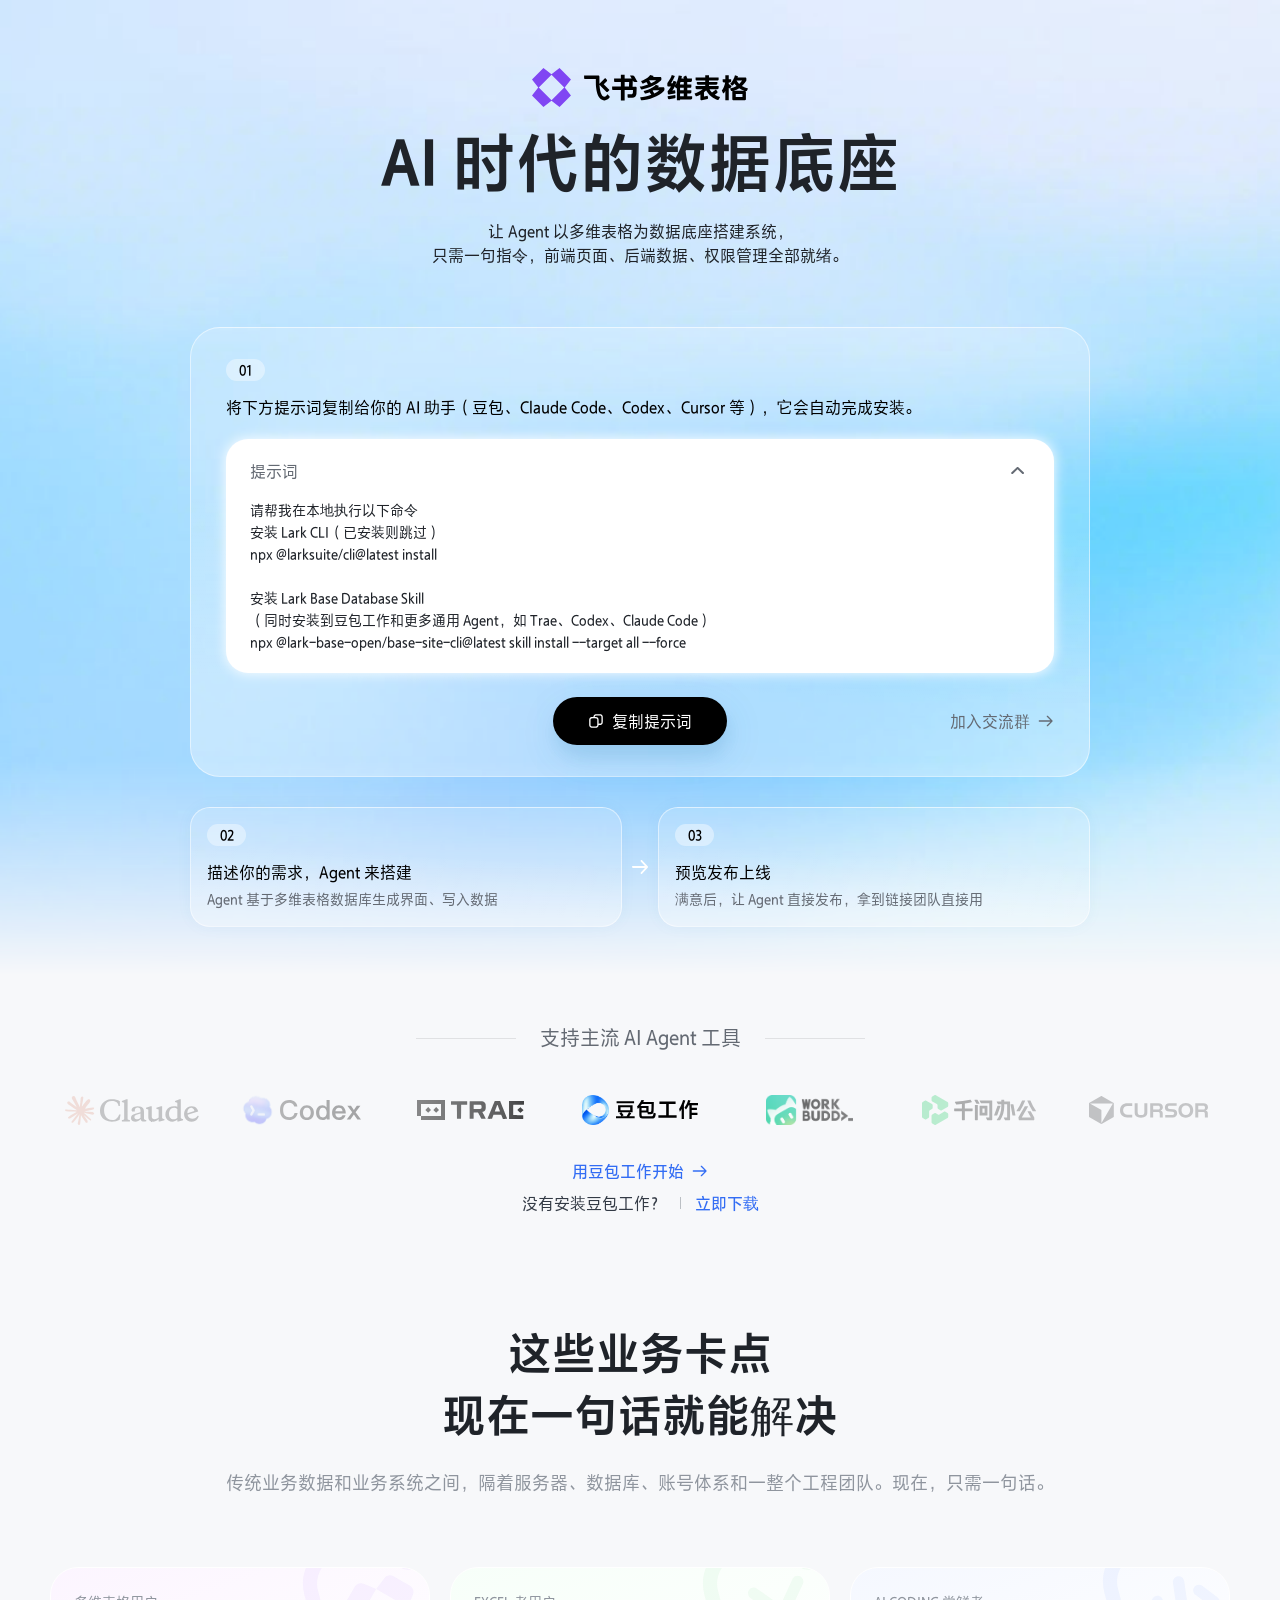
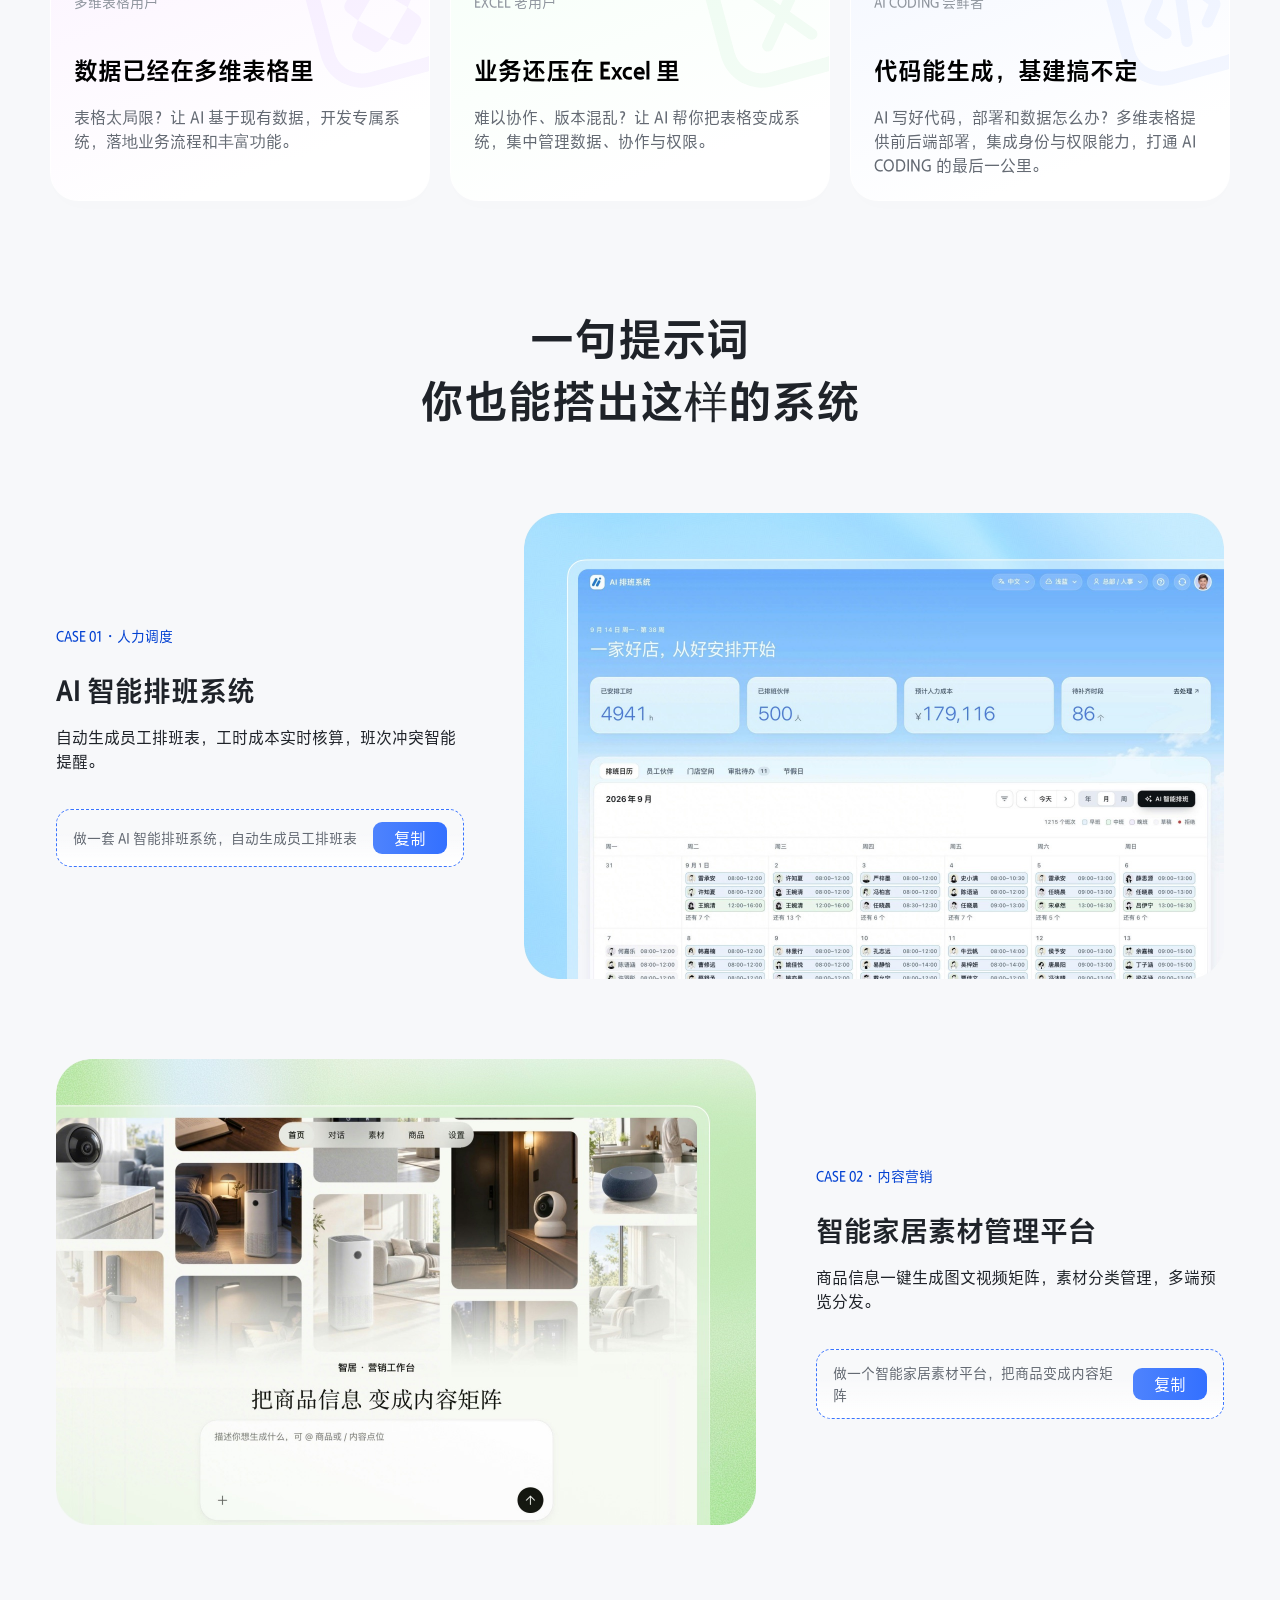
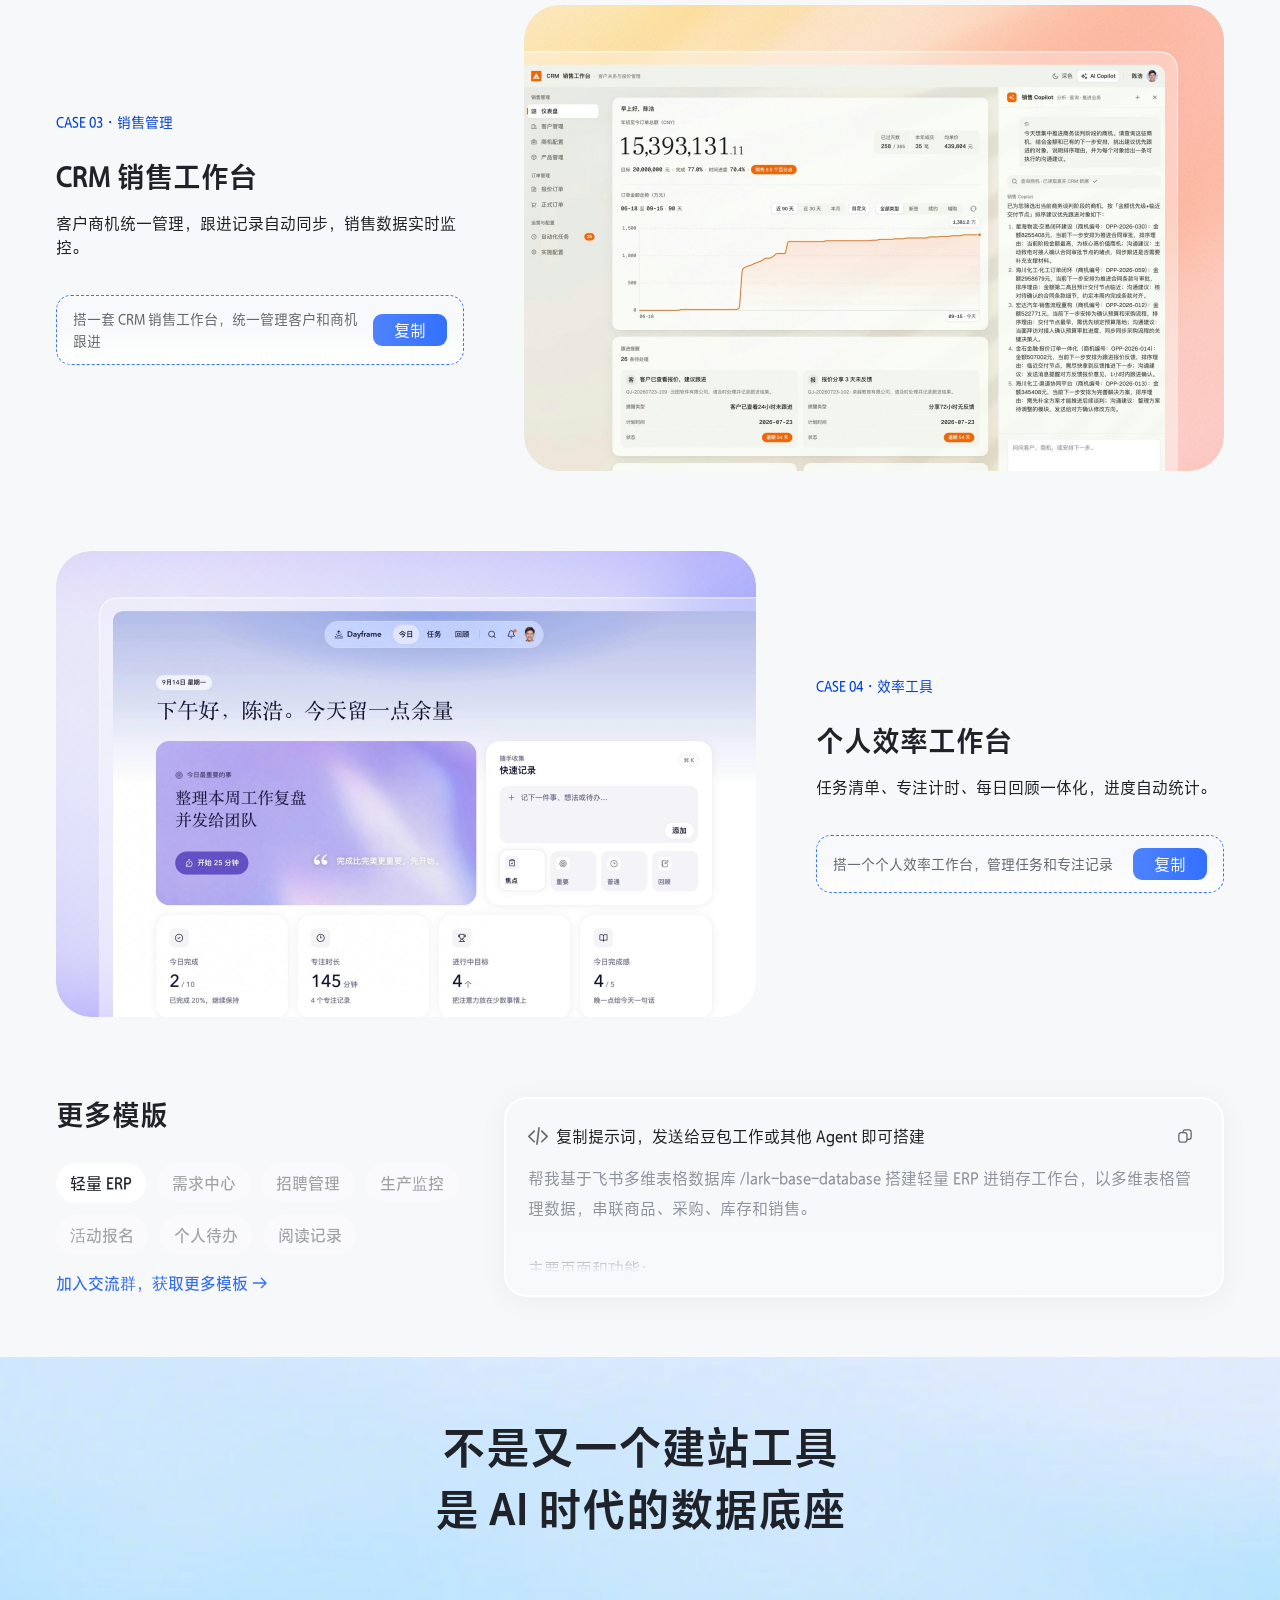
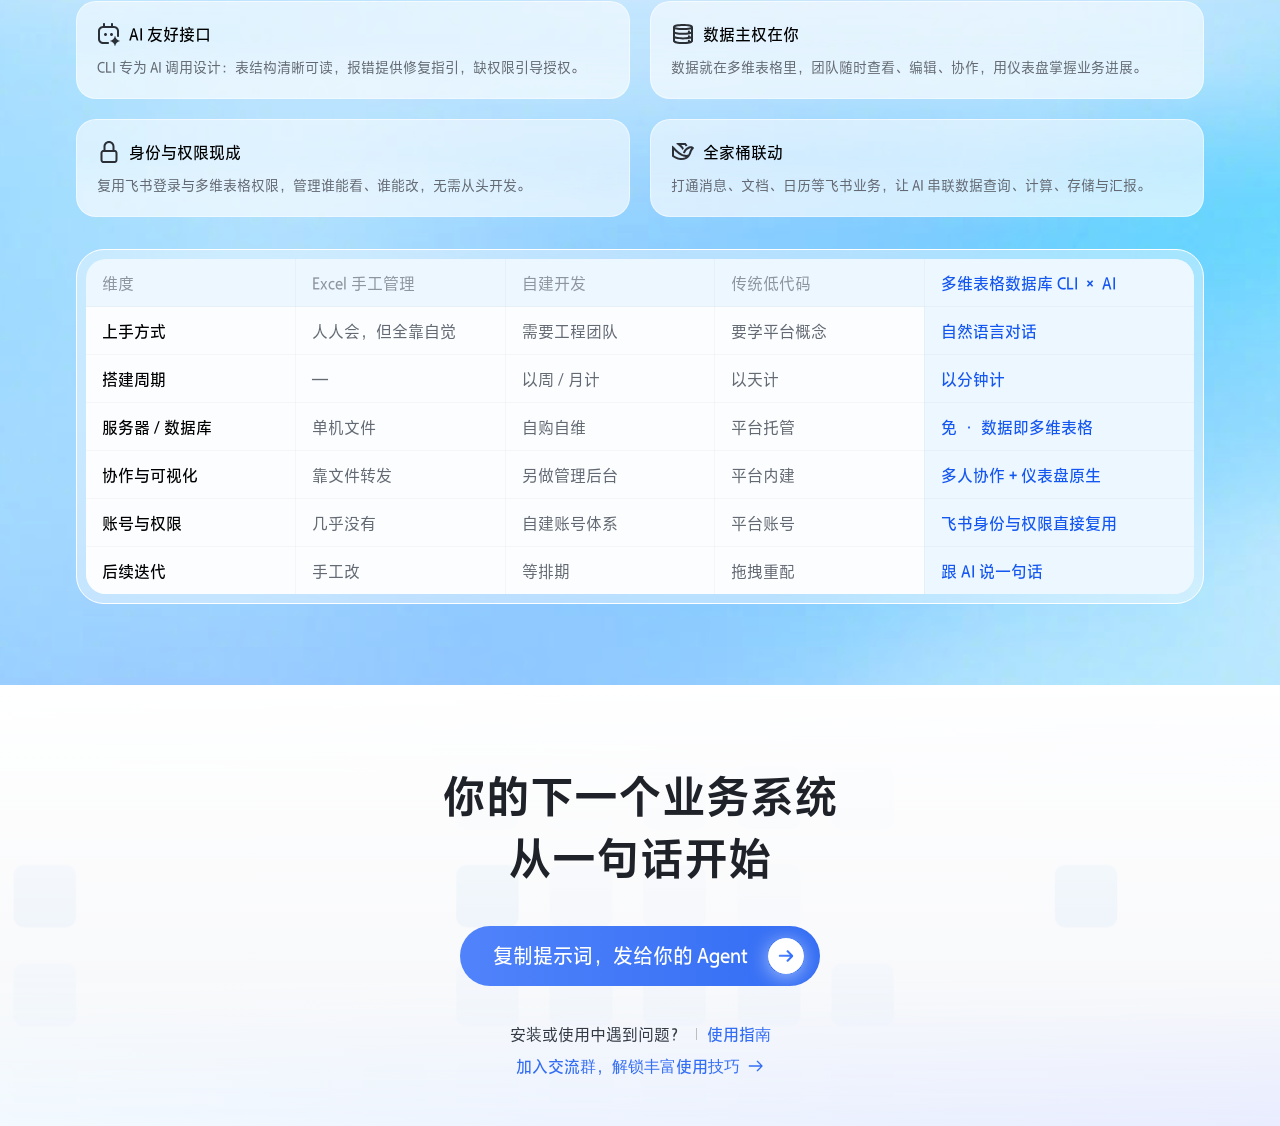
==== commit 2db674a0: "Refine case and template prompts and tighten installer spacing" ====
--- a/index.html
+++ b/index.html
@@ -6,7 +6,7 @@
   <meta name="viewport" content="width=device-width, initial-scale=1.0">
   <title>多维表格数据库 · AI 时代的数据底座</title>
   <link rel="icon" type="image/svg+xml" sizes="any" href="./assets/brand-mark.svg">
-  <link rel="stylesheet" href="./styles.css?v=20260921-33">
+  <link rel="stylesheet" href="./styles.css?v=20260921-34">
 </head>
 
 <body>
@@ -285,7 +285,7 @@
 
   </main>
 
-  <script type="module" src="./main.js?v=20260921-29"></script>
+  <script type="module" src="./main.js?v=20260922-31"></script>
 </body>
 
 </html>
--- a/styles.css
+++ b/styles.css
@@ -487,7 +487,6 @@
 }
 .hero.is-expanded .code-collapse pre {
   visibility: visible;
-  padding-top: 16px;
 }
 /* 安装器引导：序号独占首行，说明文字在下方。 */
 .hero .install-intro {
@@ -516,12 +515,11 @@
 .hero .code-heading {
   position: relative;
   cursor: pointer;
-  margin: 0;
 }
 .hero .code-heading .code-toggle-icon {
   flex: 0 0 auto;
 }
-.hero .install-bottom-actions { position: static; margin-top: 20px; }
+.hero .install-bottom-actions { position: static; }
 .hero .install-bottom-actions .guide-link { position: static; }
 /* 安装器版本不使用 recording-hero 的大高度/绝对预览 */
 .hero:not(.recording-hero) {
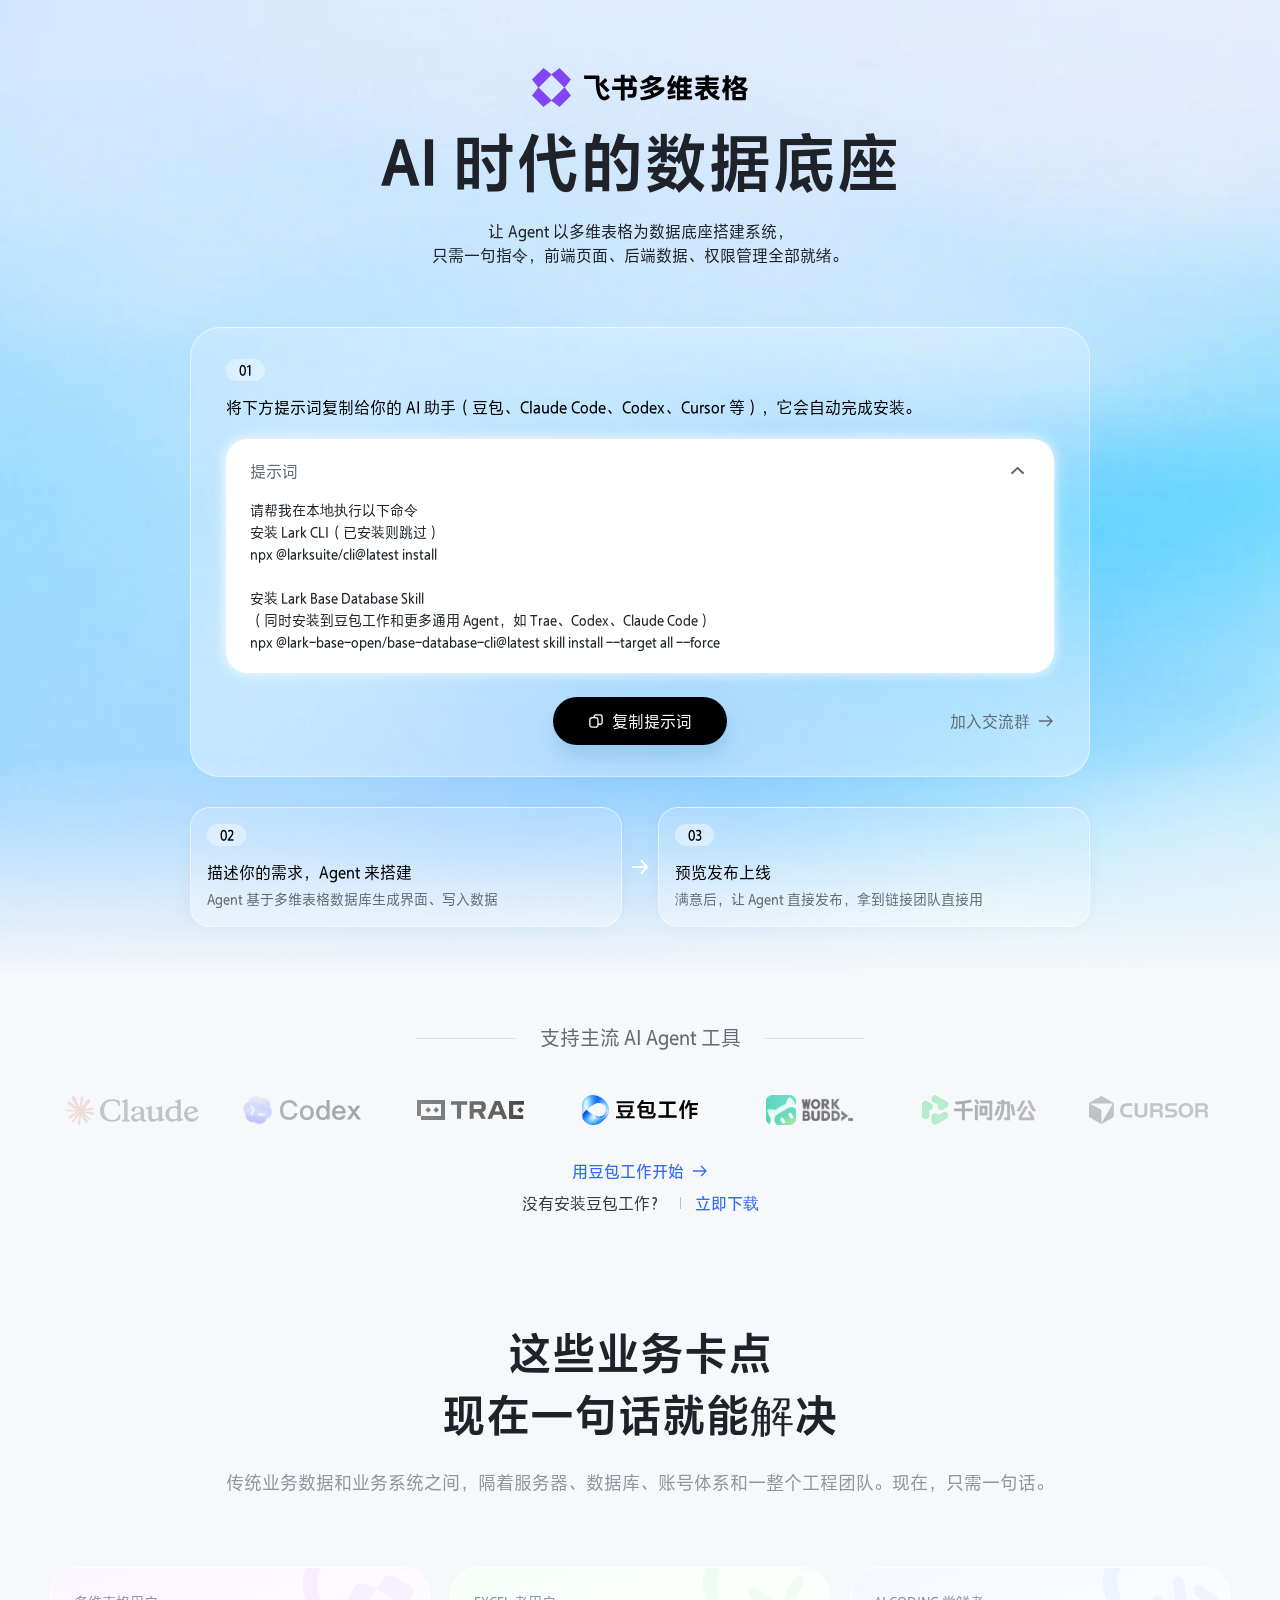
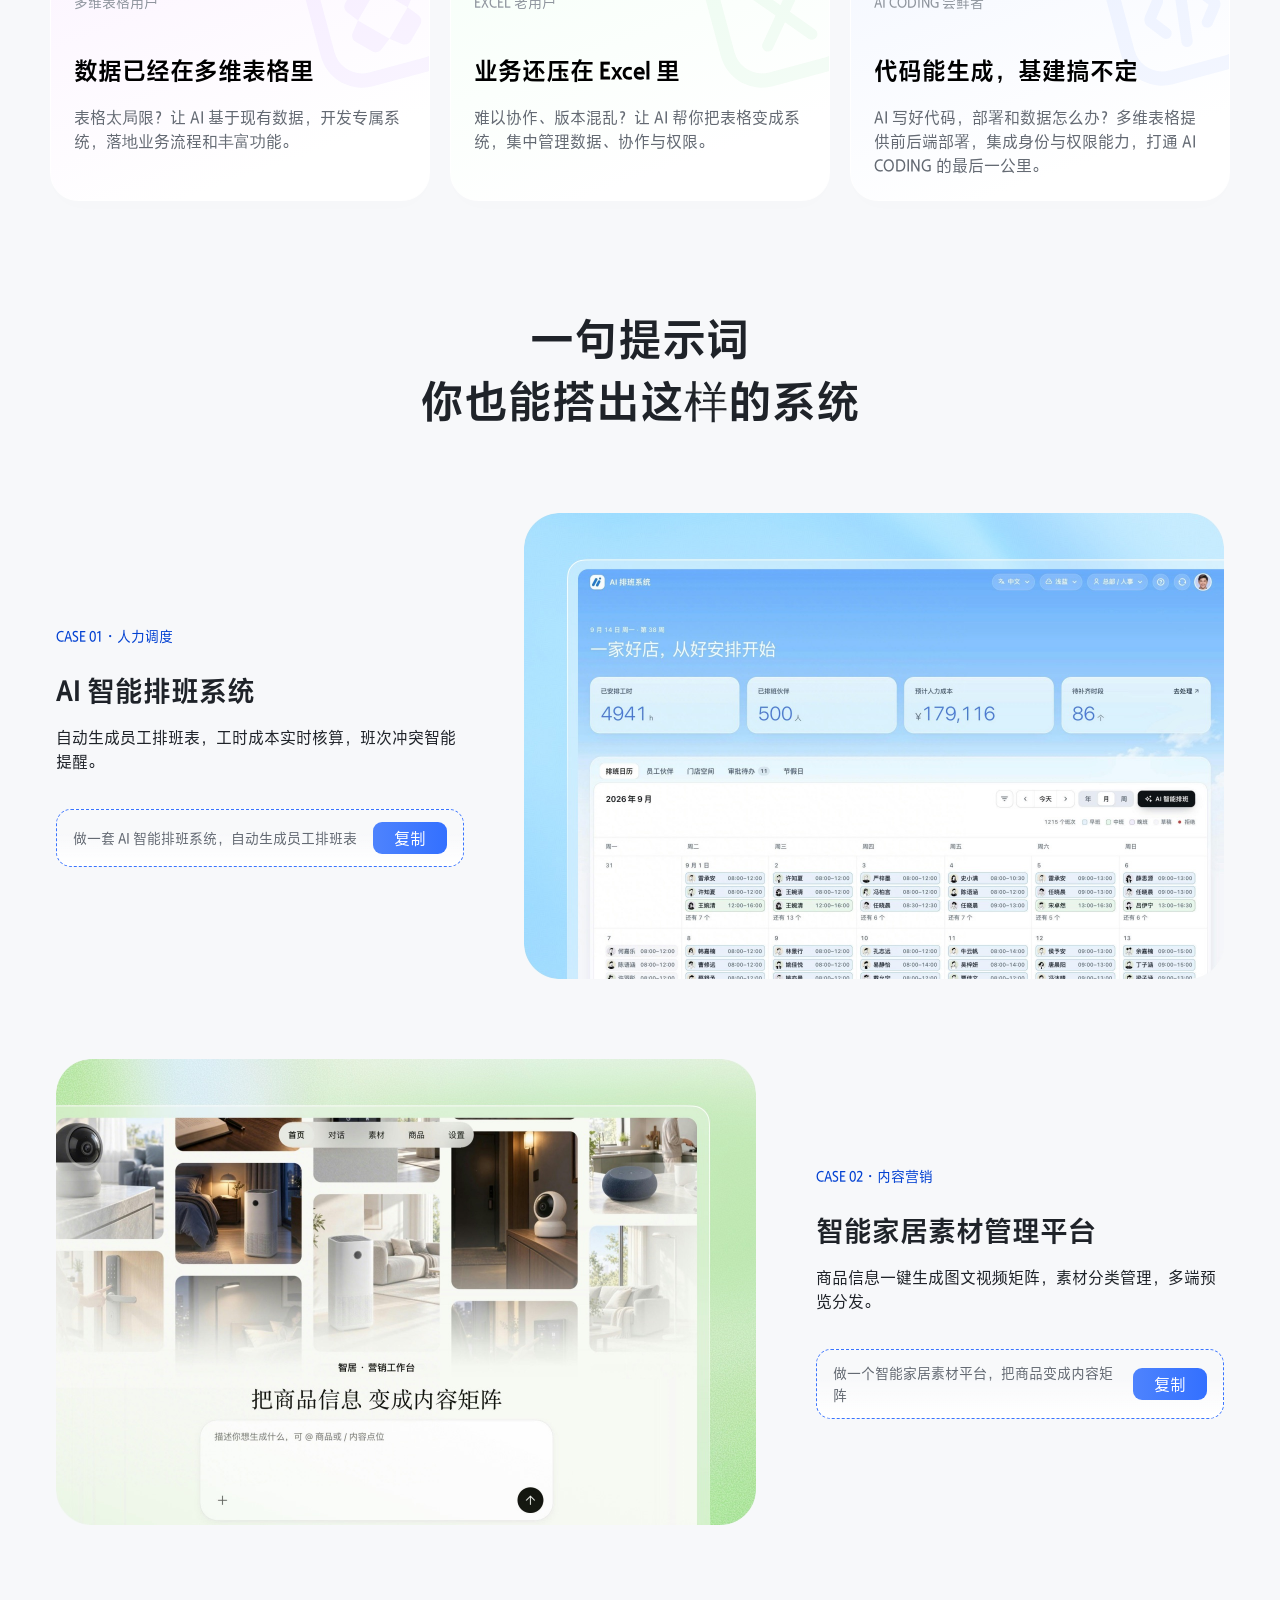
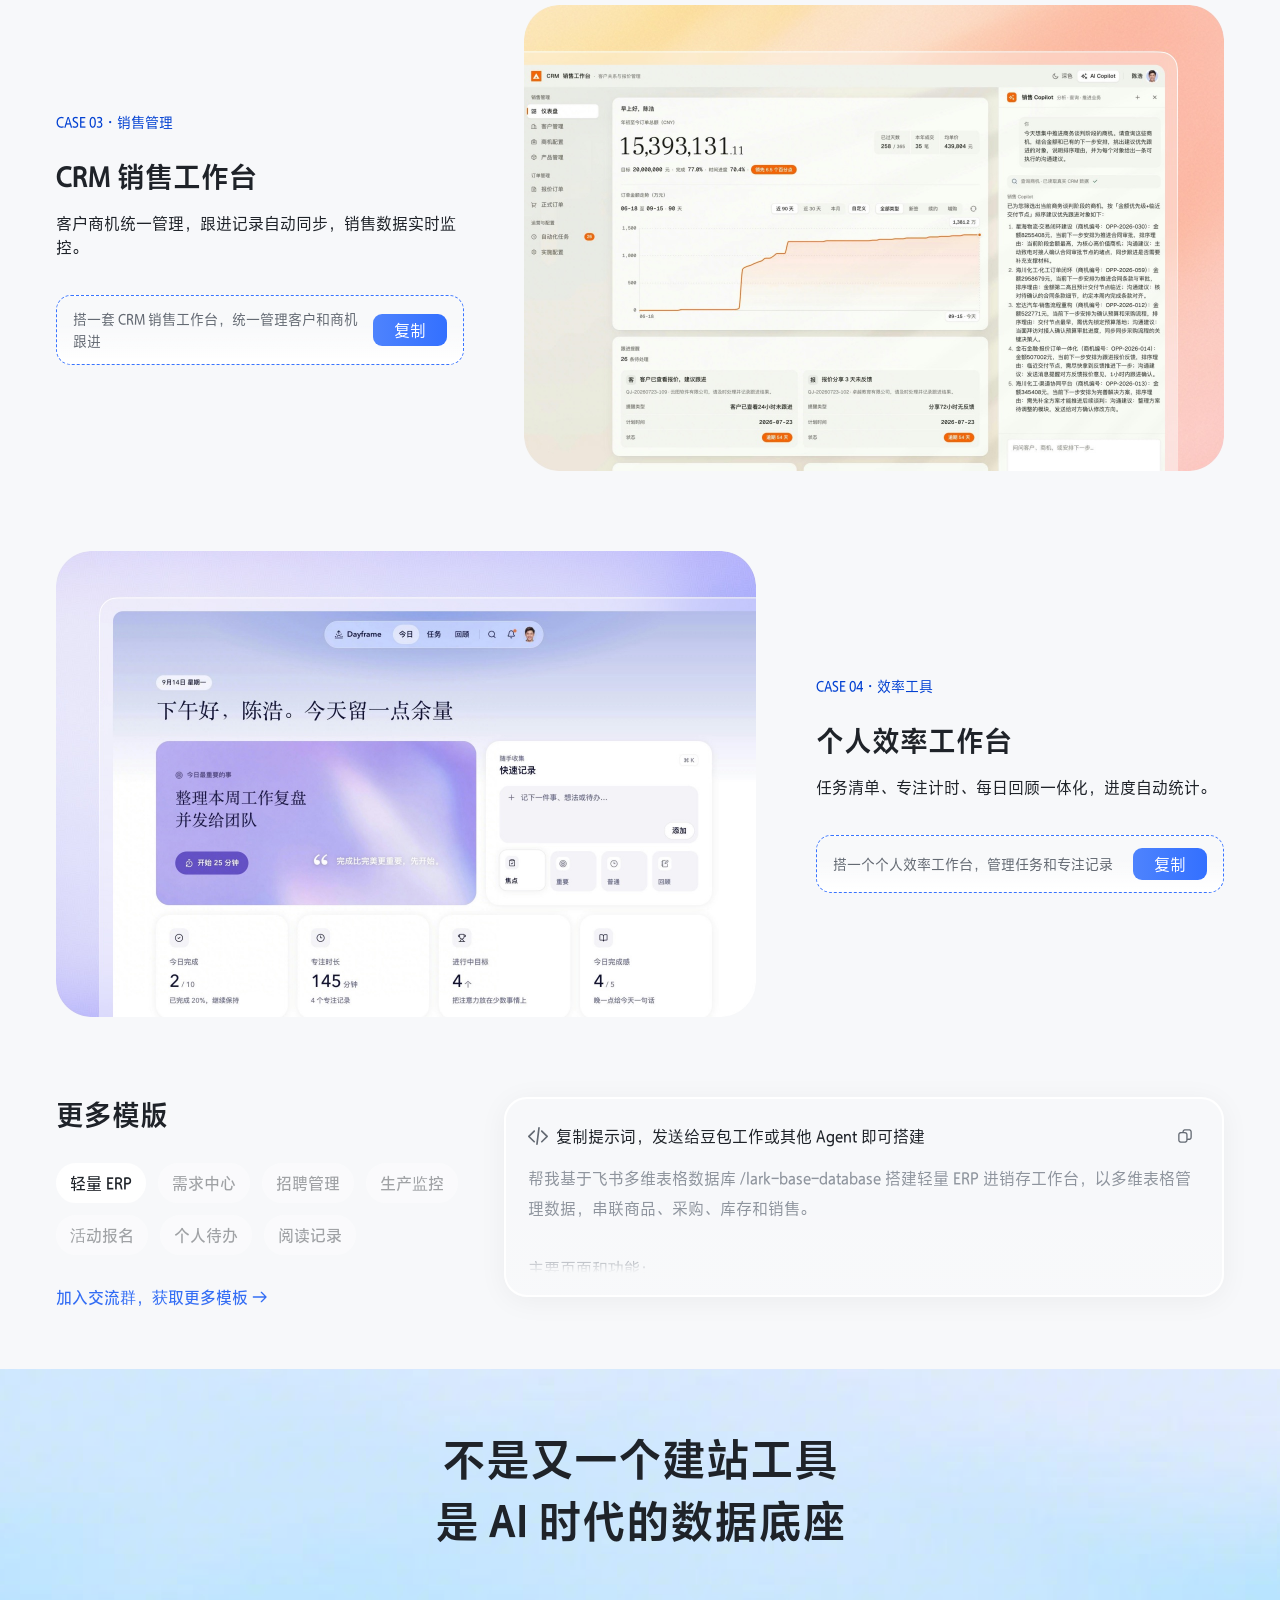
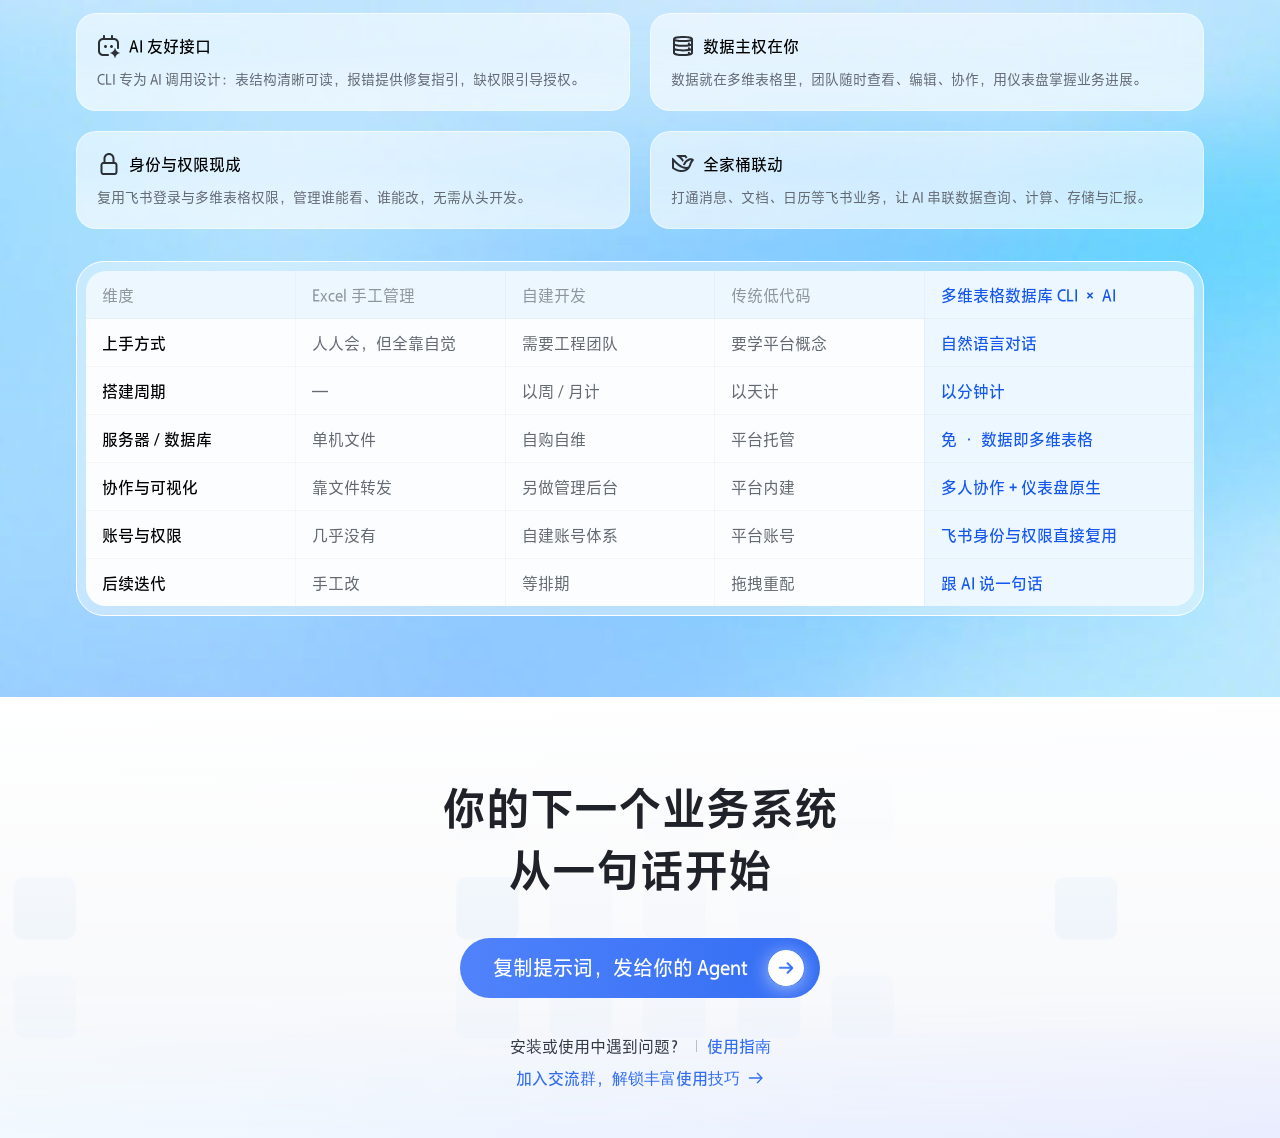
==== commit a330ec2d: "fix: align template spacing and update skill install commands" ====
--- a/index.html
+++ b/index.html
@@ -6,7 +6,7 @@
   <meta name="viewport" content="width=device-width, initial-scale=1.0">
   <title>多维表格数据库 · AI 时代的数据底座</title>
   <link rel="icon" type="image/svg+xml" sizes="any" href="./assets/brand-mark.svg">
-  <link rel="stylesheet" href="./styles.css?v=20260921-34">
+  <link rel="stylesheet" href="./styles.css?v=20260922-35">
 </head>
 
 <body>
@@ -45,7 +45,7 @@
 
 安装 Lark Base Database Skill
 （同时安装到豆包工作和更多通用 Agent，如 Trae、Codex、Claude Code）
-npx @lark-base-open/base-site-cli@latest skill install --target all --force</pre>
+npx @lark-base-open/base-database-cli@latest skill install --target all --force</pre>
               </div>
             </div>
           </div>
@@ -285,7 +285,7 @@
 
   </main>
 
-  <script type="module" src="./main.js?v=20260922-31"></script>
+  <script type="module" src="./main.js?v=20260922-34"></script>
 </body>
 
 </html>
--- a/styles.css
+++ b/styles.css
@@ -714,9 +714,10 @@
     grid-template-columns: 418px minmax(0, 1fr);
     grid-template-rows: auto 1fr;
     column-gap: 30px;
-    row-gap: 16px;
+    row-gap: 30px;
   }
   .template-selector { grid-column: 1; grid-row: 1; }
+  .template-selector h3 { margin-bottom: 30px; }
   .template-panel { grid-column: 2; grid-row: 1 / 3; width: 100%; min-width: 0; }
   .template-group-link { grid-column: 1; grid-row: 2; margin: 0; text-align: left; }
 }
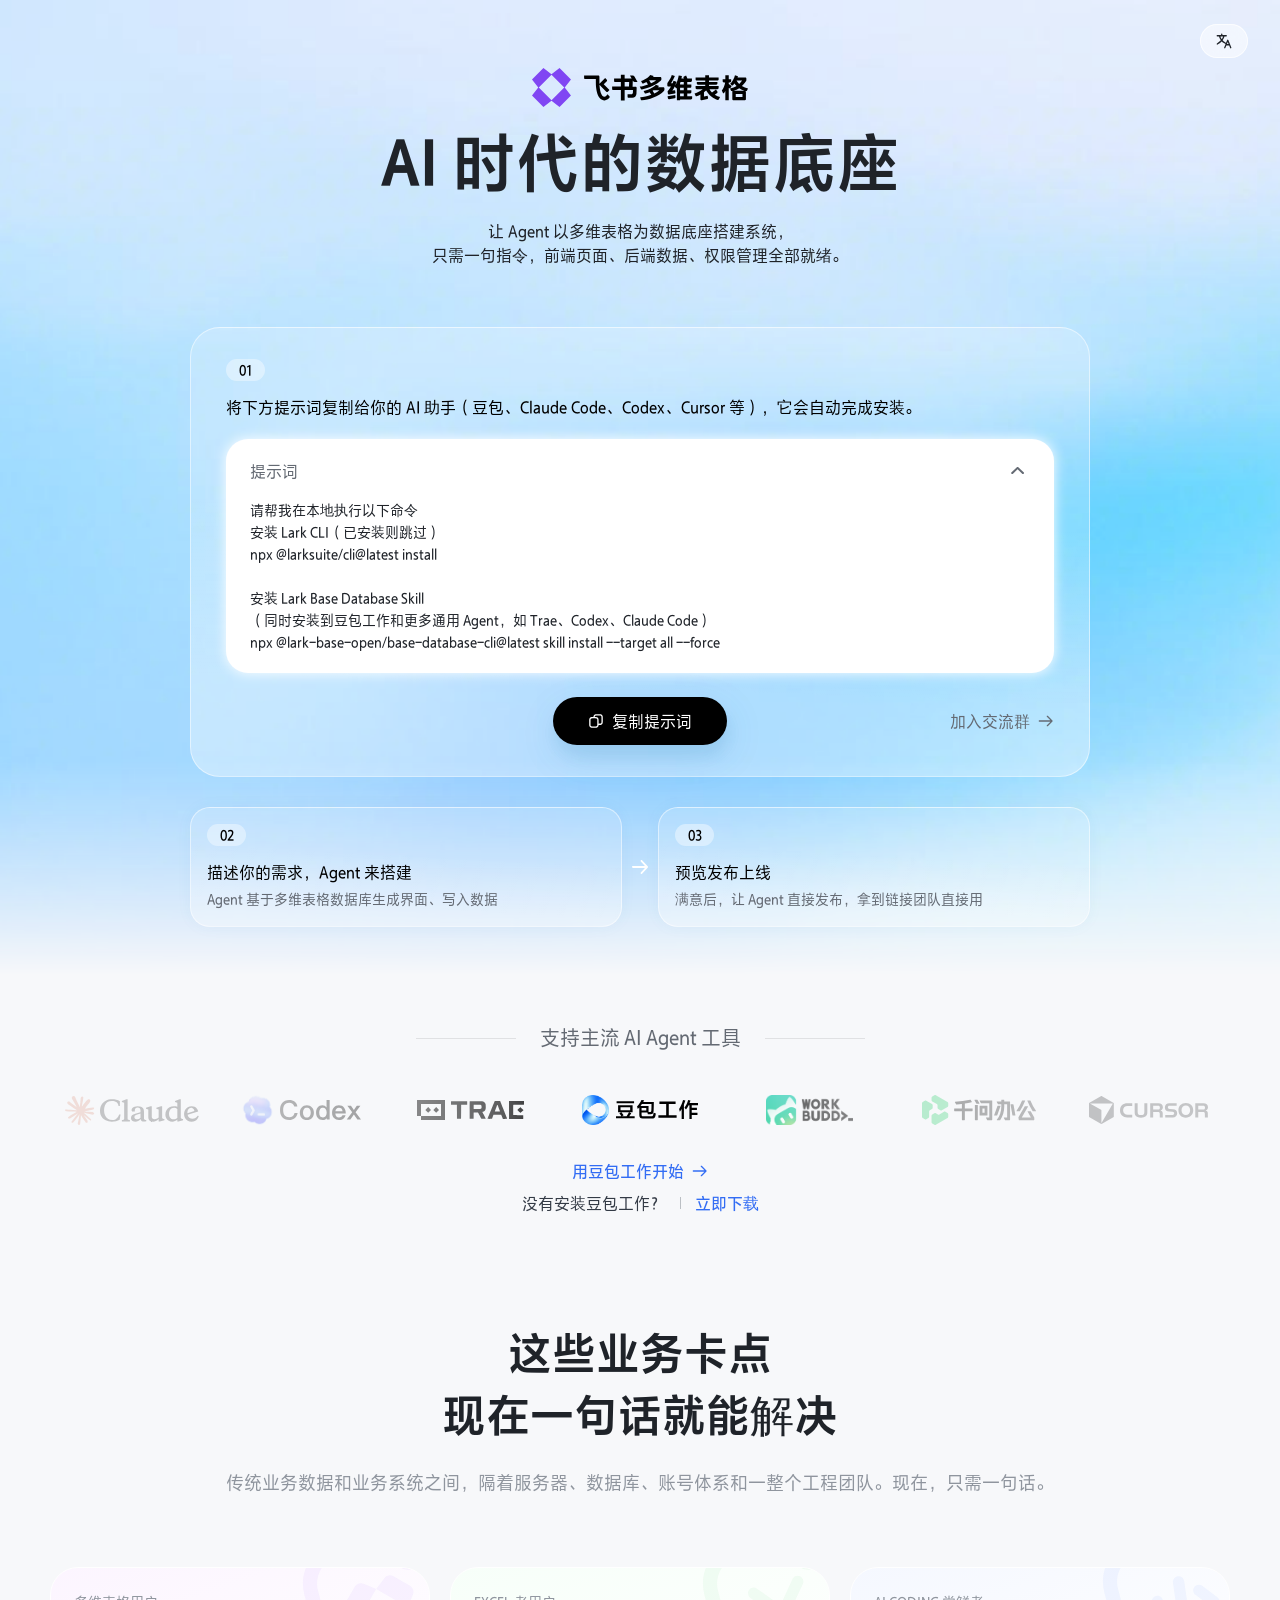
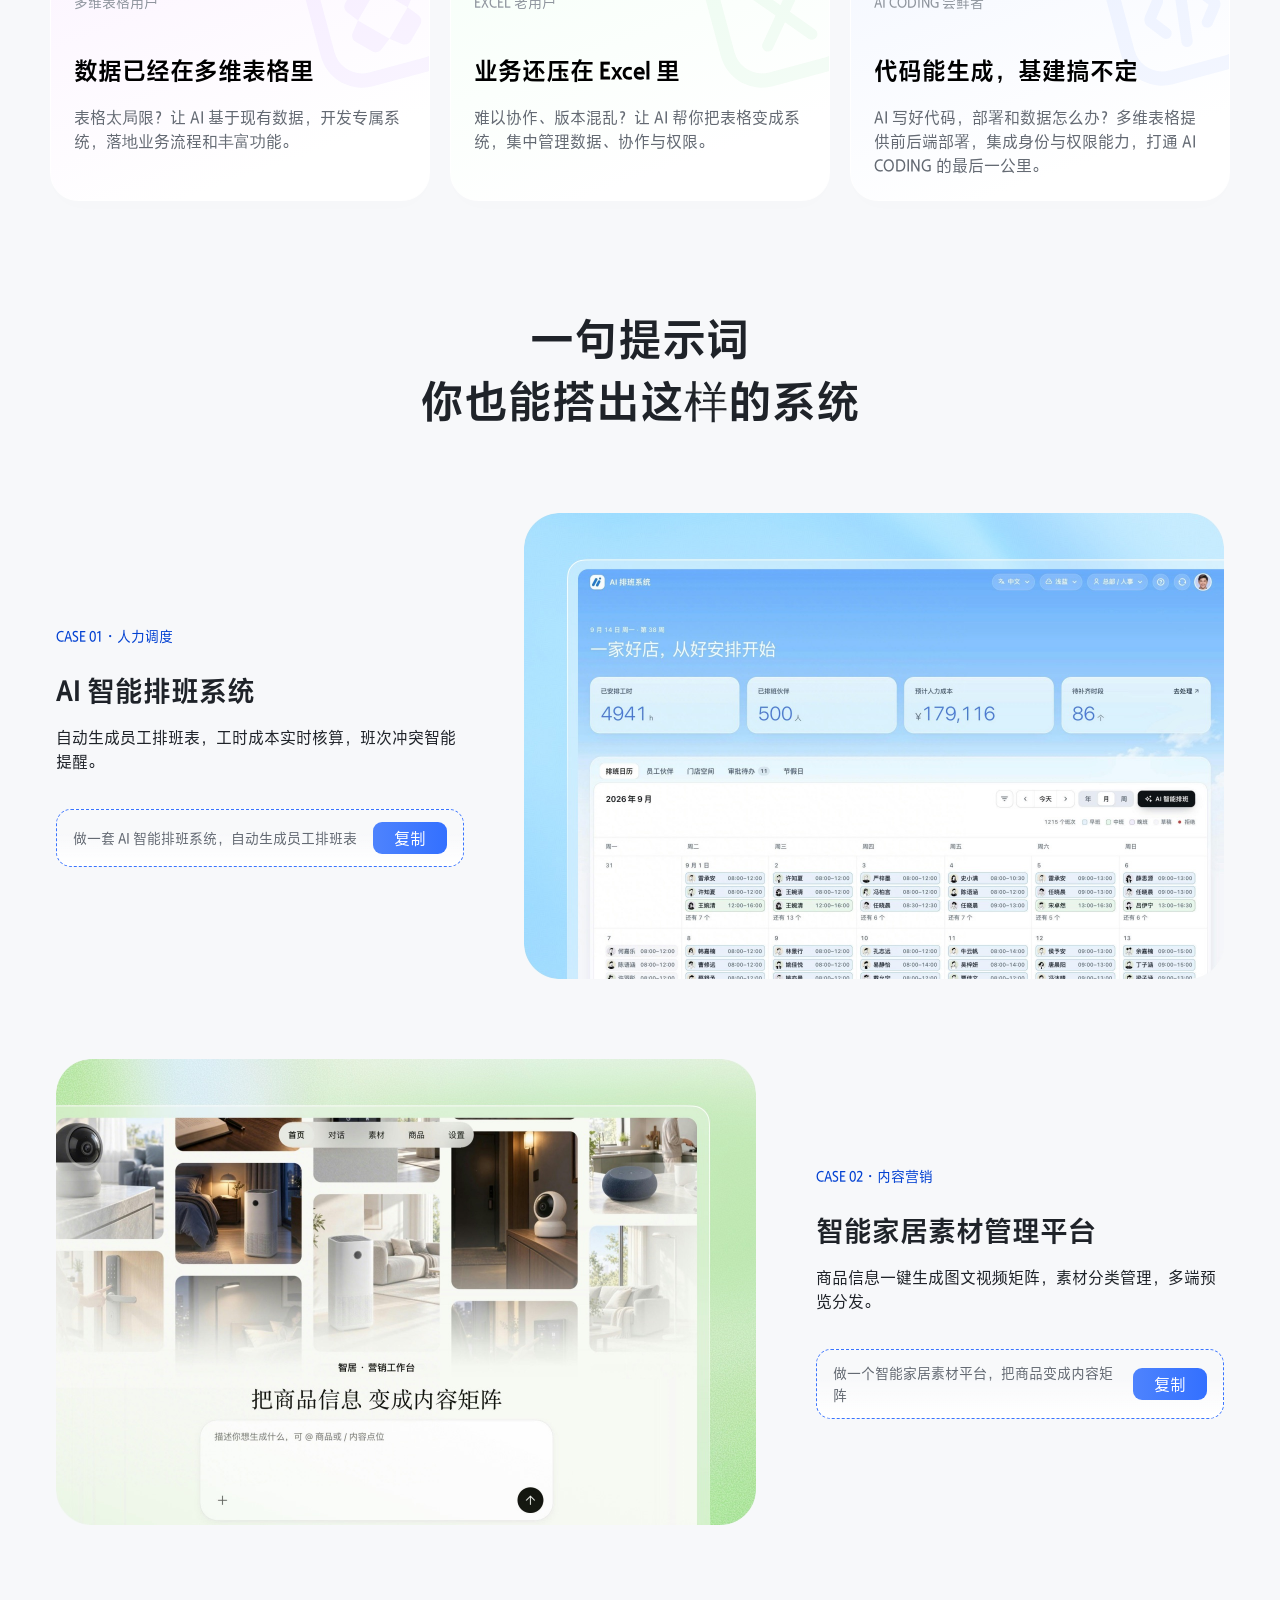
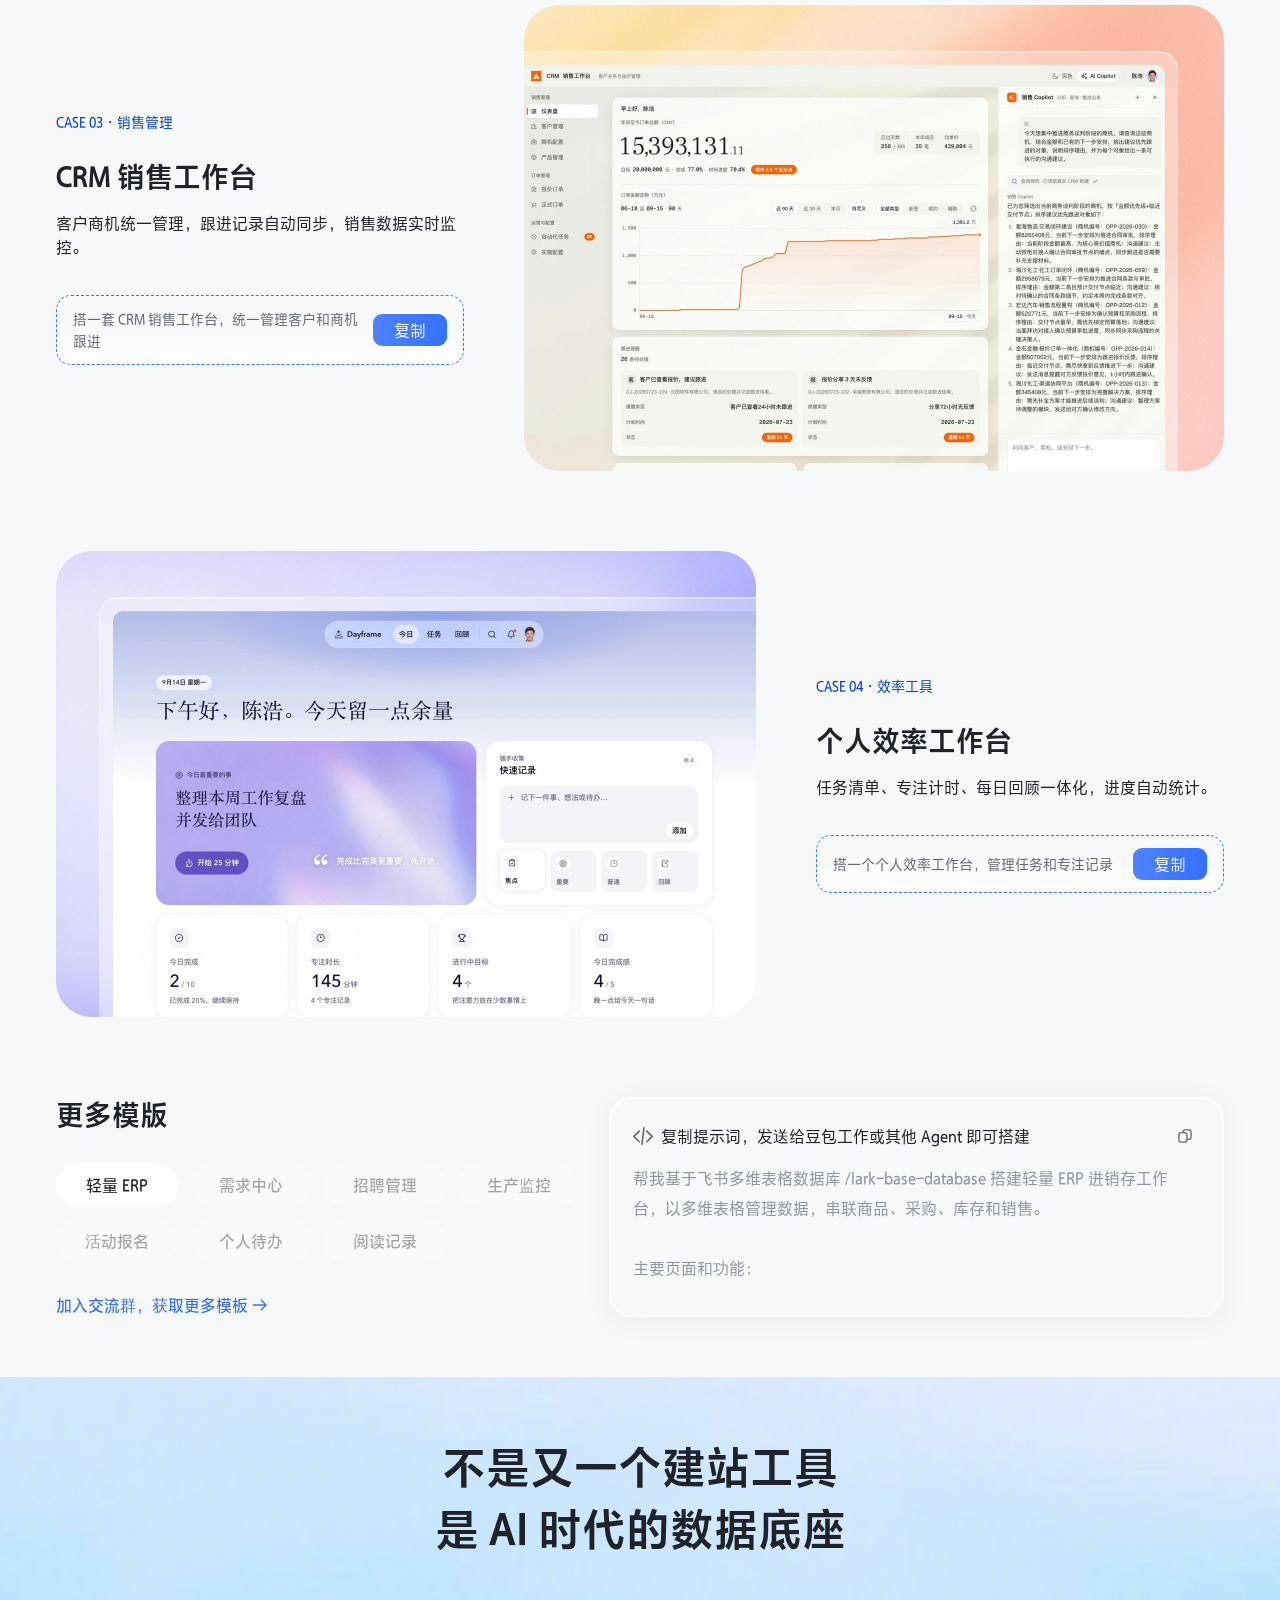
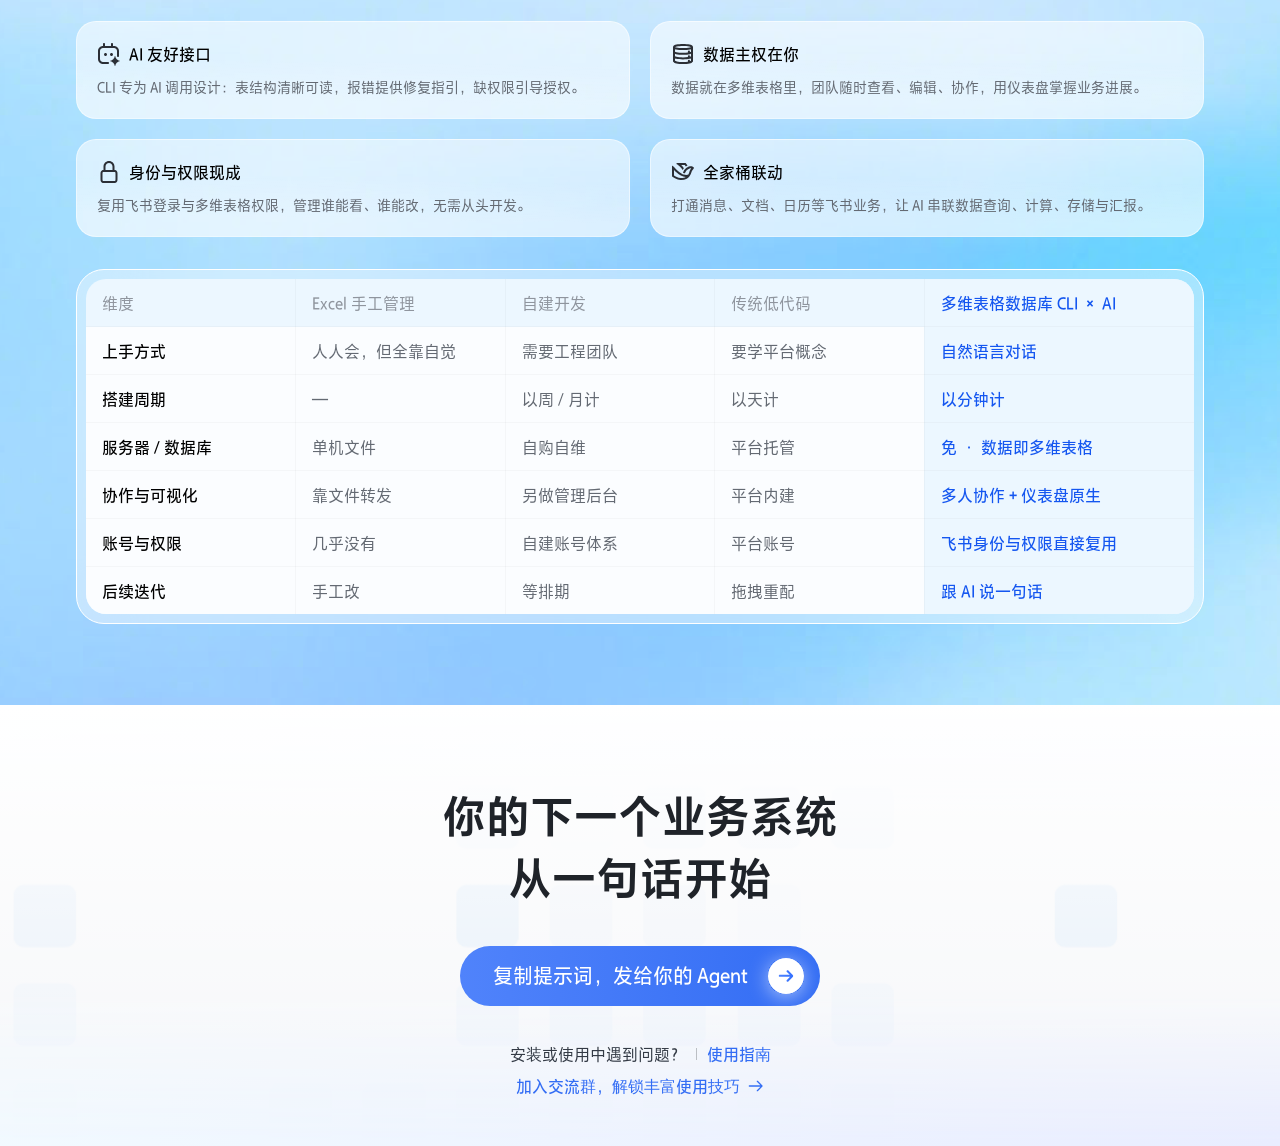
==== commit 4a75acb8: "Add Chinese Japanese and English localization and refine template layout" ====
--- a/index.html
+++ b/index.html
@@ -6,10 +6,22 @@
   <meta name="viewport" content="width=device-width, initial-scale=1.0">
   <title>多维表格数据库 · AI 时代的数据底座</title>
   <link rel="icon" type="image/svg+xml" sizes="any" href="./assets/brand-mark.svg">
-  <link rel="stylesheet" href="./styles.css?v=20260922-35">
+  <link rel="stylesheet" href="./styles.css?v=20260922-42">
 </head>
 
 <body>
+  <div class="language-switch">
+    <button id="language-select" class="language-trigger" type="button" aria-label="切换语言" aria-haspopup="menu" aria-expanded="false" aria-controls="language-menu">
+      <svg viewBox="0 0 24 24" width="14" height="14" fill="none" stroke="currentColor" stroke-width="1.7" stroke-linecap="round" stroke-linejoin="round" aria-hidden="true"><path d="M3 5h12M9 3v2M6 5c1 5 4 8 8 10M12 5c-1 5-4 8-9 11M13 21l4-10 4 10M14.5 17h5"/></svg>
+      <span class="language-current">中文</span>
+      <svg class="language-chevron" viewBox="0 0 16 16" width="16" height="16" fill="none" stroke="currentColor" stroke-width="1.5" aria-hidden="true"><path d="m4 6 4 4 4-4"/></svg>
+    </button>
+    <div id="language-menu" class="language-menu" role="menu" aria-labelledby="language-select" hidden>
+      <a role="menuitemradio" aria-checked="true" href="?lang=zh" data-language="zh" lang="zh-CN" tabindex="-1">中文</a>
+      <a role="menuitemradio" aria-checked="false" href="?lang=ja" data-language="ja" lang="ja" tabindex="-1">日本語</a>
+      <a role="menuitemradio" aria-checked="false" href="?lang=en" data-language="en" lang="en" tabindex="-1">English</a>
+    </div>
+  </div>
   <main>
 
     <!-- ================= HERO（安装器版本） ================= -->
@@ -285,7 +297,7 @@
 
   </main>
 
-  <script type="module" src="./main.js?v=20260922-34"></script>
+  <script type="module" src="./main.js?v=20260922-38"></script>
 </body>
 
 </html>
--- a/styles.css
+++ b/styles.css
@@ -708,7 +708,7 @@
 .footer-line2 .text-link { color: #336df4; }
 
 /* 宽屏：入群链接属于左侧选择区；窄屏：保留面板之后的阅读顺序。 */
-@media (width >= 905px) {
+@media (width > 904px) {
   .templates {
     display: grid;
     grid-template-columns: 418px minmax(0, 1fr);
@@ -721,7 +721,7 @@
   .template-panel { grid-column: 2; grid-row: 1 / 3; width: 100%; min-width: 0; }
   .template-group-link { grid-column: 1; grid-row: 2; margin: 0; text-align: left; }
 }
-@media (905px <= width < 1240px) {
+@media (904px < width < 1240px) {
   .templates { grid-template-columns: 337.4px minmax(0, 1fr); }
 }
 @media (width < 1240px) {
@@ -756,3 +756,81 @@
 @media (width < 1240px) {
   .hero .install-intro { gap: 11.2px; }
 }
+
+/* Language control shares the hero installer's translucent surface. */
+.language-switch { position: absolute; z-index: 30; top: 24px; right: 32px; color: #1f2329; }
+.language-trigger { display: inline-flex; align-items: center; justify-content: center; width: 48px; min-height: 34px; padding: 0; border: 0; border-radius: 999px; background: #ffffff80; backdrop-filter: blur(18px); -webkit-backdrop-filter: blur(18px); box-shadow: inset 0 0 0 1px #ffffffb3; color: inherit; font: inherit; font-size: 13px; font-weight: 500; line-height: 18px; cursor: pointer; transition: background-color 160ms ease, box-shadow 160ms ease; }
+.language-trigger:hover, .language-trigger[aria-expanded="true"] { background: #ffffffc2; box-shadow: inset 0 0 0 1px #fff; }
+.language-trigger:focus-visible { outline: 2px solid #336df4; outline-offset: 3px; }
+.language-trigger svg, .language-menu svg { flex: none; }
+.language-current, .language-chevron { display: none; }
+.language-trigger > svg:first-child { width: 18px; height: 18px; }
+.language-chevron { transition: transform 160ms ease; pointer-events: none; }
+.language-trigger[aria-expanded="true"] .language-chevron { transform: rotate(180deg); }
+.language-menu { position: absolute; top: calc(100% + 7px); right: 0; width: 152px; max-width: calc(100vw - 32px); padding: 6px; border-radius: 24px; background: #ffffff80; backdrop-filter: blur(18px); -webkit-backdrop-filter: blur(18px); box-shadow: inset 0 0 0 1px #ffffffb3, 0 8px 28px #1f232912; }
+.language-menu[hidden] { display: none; }
+.language-menu a { position: relative; display: flex; align-items: center; gap: 6px; min-height: 34px; padding: 6px 30px 6px 10px; border-radius: 999px; color: inherit; font-size: 13px; line-height: 20px; text-decoration: none; white-space: nowrap; }
+.language-menu a:hover { background: #ffffff80; }
+.language-menu a[aria-checked="true"] { background: #ffffffb3; font-weight: 600; }
+.language-menu a[aria-checked="true"]::after { content: ''; position: absolute; right: 12px; width: 5px; height: 9px; border: solid currentColor; border-width: 0 1.5px 1.5px 0; transform: rotate(45deg); }
+.language-menu a:focus-visible { outline: 2px solid #336df4; outline-offset: -2px; }
+@media (prefers-reduced-motion: reduce) { .language-trigger, .language-chevron { transition: none; } }
+.localized-brand { display: inline-flex; align-items: center; gap: 12px; font-size: 28px; font-weight: 600; color: #000; line-height: 39px; }
+.localized-brand img { width: 39px; height: 39px; }
+html:not([lang="zh-CN"]) body { font-family: -apple-system, BlinkMacSystemFont, "Segoe UI", "Noto Sans JP", sans-serif; }
+html:not([lang="zh-CN"]) h1 { text-wrap: balance; font-size: clamp(32px, 4.5vw, 60px); line-height: 1.2; }
+html:not([lang="zh-CN"]) h2 { text-wrap: balance; line-height: 1.3; }
+html:not([lang="zh-CN"]) .hero, html:not([lang="zh-CN"]) .personas, html:not([lang="zh-CN"]) .foundation, html:not([lang="zh-CN"]) footer { height: auto; }
+html:not([lang="zh-CN"]) .step, html:not([lang="zh-CN"]) .persona, html:not([lang="zh-CN"]) .feature { height: auto; min-height: 0; }
+html:not([lang="zh-CN"]) .step p { width: auto; }
+html:not([lang="zh-CN"]) .step h3, html:not([lang="zh-CN"]) .persona h3 { height: auto; white-space: normal; }
+html:not([lang="zh-CN"]) .persona { padding-bottom: 28px; }
+html:not([lang="zh-CN"]) .persona h3 { position: relative; z-index: 1; }
+html:not([lang="zh-CN"]) .persona-icon { opacity: .35; }
+html:not([lang="zh-CN"]) .case-copy h3 { font-size: clamp(26px, 3vw, 40px); line-height: 1.25; }
+html:not([lang="zh-CN"]) .prompt-box { height: auto; min-height: 68px; }
+html:not([lang="zh-CN"]) .prompt-box p { white-space: normal; overflow: visible; text-overflow: clip; flex: 1; min-width: 0; }
+html:not([lang="zh-CN"]) .case-prompt-copy { flex-shrink: 0; width: auto; min-width: 74px; }
+html:not([lang="zh-CN"]) .text-link { white-space: normal; }
+html:not([lang="zh-CN"]) .template-tabs button { width: auto; height: auto; min-height: 40px; padding: 10px 16px; white-space: normal; }
+html:not([lang="zh-CN"]) .template-header { height: auto; min-height: 56px; gap: 12px; }
+html:not([lang="zh-CN"]) .template-header > span { min-width: 0; flex: 1; white-space: normal; }
+html:not([lang="zh-CN"]) .icon-button { flex-shrink: 0; }
+html:not([lang="zh-CN"]) pre { overflow-wrap: anywhere; }
+html:not([lang="zh-CN"]) .quick-start { flex-wrap: wrap; }
+html:not([lang="zh-CN"]) #footer-cta { width: auto; max-width: 100%; height: auto; min-height: 56px; padding: 14px 72px 14px 24px; }
+html:not([lang="zh-CN"]) #footer-cta .cta-label { white-space: normal; overflow-wrap: anywhere; }
+html:not([lang="zh-CN"]) .table-scroll th, html:not([lang="zh-CN"]) .table-scroll td { white-space: normal; overflow-wrap: break-word; }
+@media (width <= 599px) {
+  .language-switch { top: 16px; right: 16px; }
+  .language-trigger { min-height: 40px; }
+  .language-menu a { min-height: 40px; }
+  .hero { padding-top: 88px; }
+  .localized-brand { font-size: 22px; line-height: 30px; }
+  .localized-brand img { width: 30px; height: 30px; }
+  html:not([lang="zh-CN"]) .install-bottom-actions { flex-wrap: wrap; gap: 12px; }
+  html:not([lang="zh-CN"]) .copy-install { height: auto; min-height: 40px; }
+  html:not([lang="zh-CN"]) .agents-heading { font-size: 16px; text-align: center; gap: 12px; }
+  html:not([lang="zh-CN"]) .agents-heading span { width: 24px; flex-shrink: 0; }
+  html:not([lang="zh-CN"]) .comparison-card dl > div { grid-template-columns: minmax(0, 1fr) minmax(0, 1fr); }
+  html:not([lang="zh-CN"]) .comparison-card dt, html:not([lang="zh-CN"]) .comparison-card dd { min-width: 0; overflow-wrap: anywhere; }
+}
+html:not([lang="zh-CN"]) .step p { white-space: normal; overflow-wrap: break-word; }
+html:not([lang="zh-CN"]) .copy-install { width: auto; min-width: 174px; max-width: 100%; white-space: nowrap; }
+
+/* Keep seven templates in two rows, independently of translated label lengths. */
+.template-tabs { display: grid; grid-template-columns: repeat(4, minmax(max-content, 1fr)); width: 100%; max-width: none; overflow-x: auto; }
+.template-tabs button,
+html:not([lang="zh-CN"]) .template-tabs button { min-width: 0; width: 100%; height: auto; min-height: 40px; padding: 8px 10px; white-space: nowrap; overflow-wrap: normal; }
+@media (width > 904px) {
+  .templates { grid-template-columns: minmax(0, 46fr) minmax(0, 54fr); grid-template-rows: auto auto; align-items: stretch; min-height: 0; }
+  .template-selector { width: 100%; min-width: 0; }
+  .template-panel { height: auto; min-height: 0; align-self: stretch; }
+  .template-header { flex-shrink: 0; }
+  .template-group-link { align-self: end; }
+}
+@media (width <= 599px) {
+  .template-tabs { gap: 8px; }
+  .template-tabs button,
+  html:not([lang="zh-CN"]) .template-tabs button { padding: 8px 5px; font-size: 12px; line-height: 18px; }
+}
